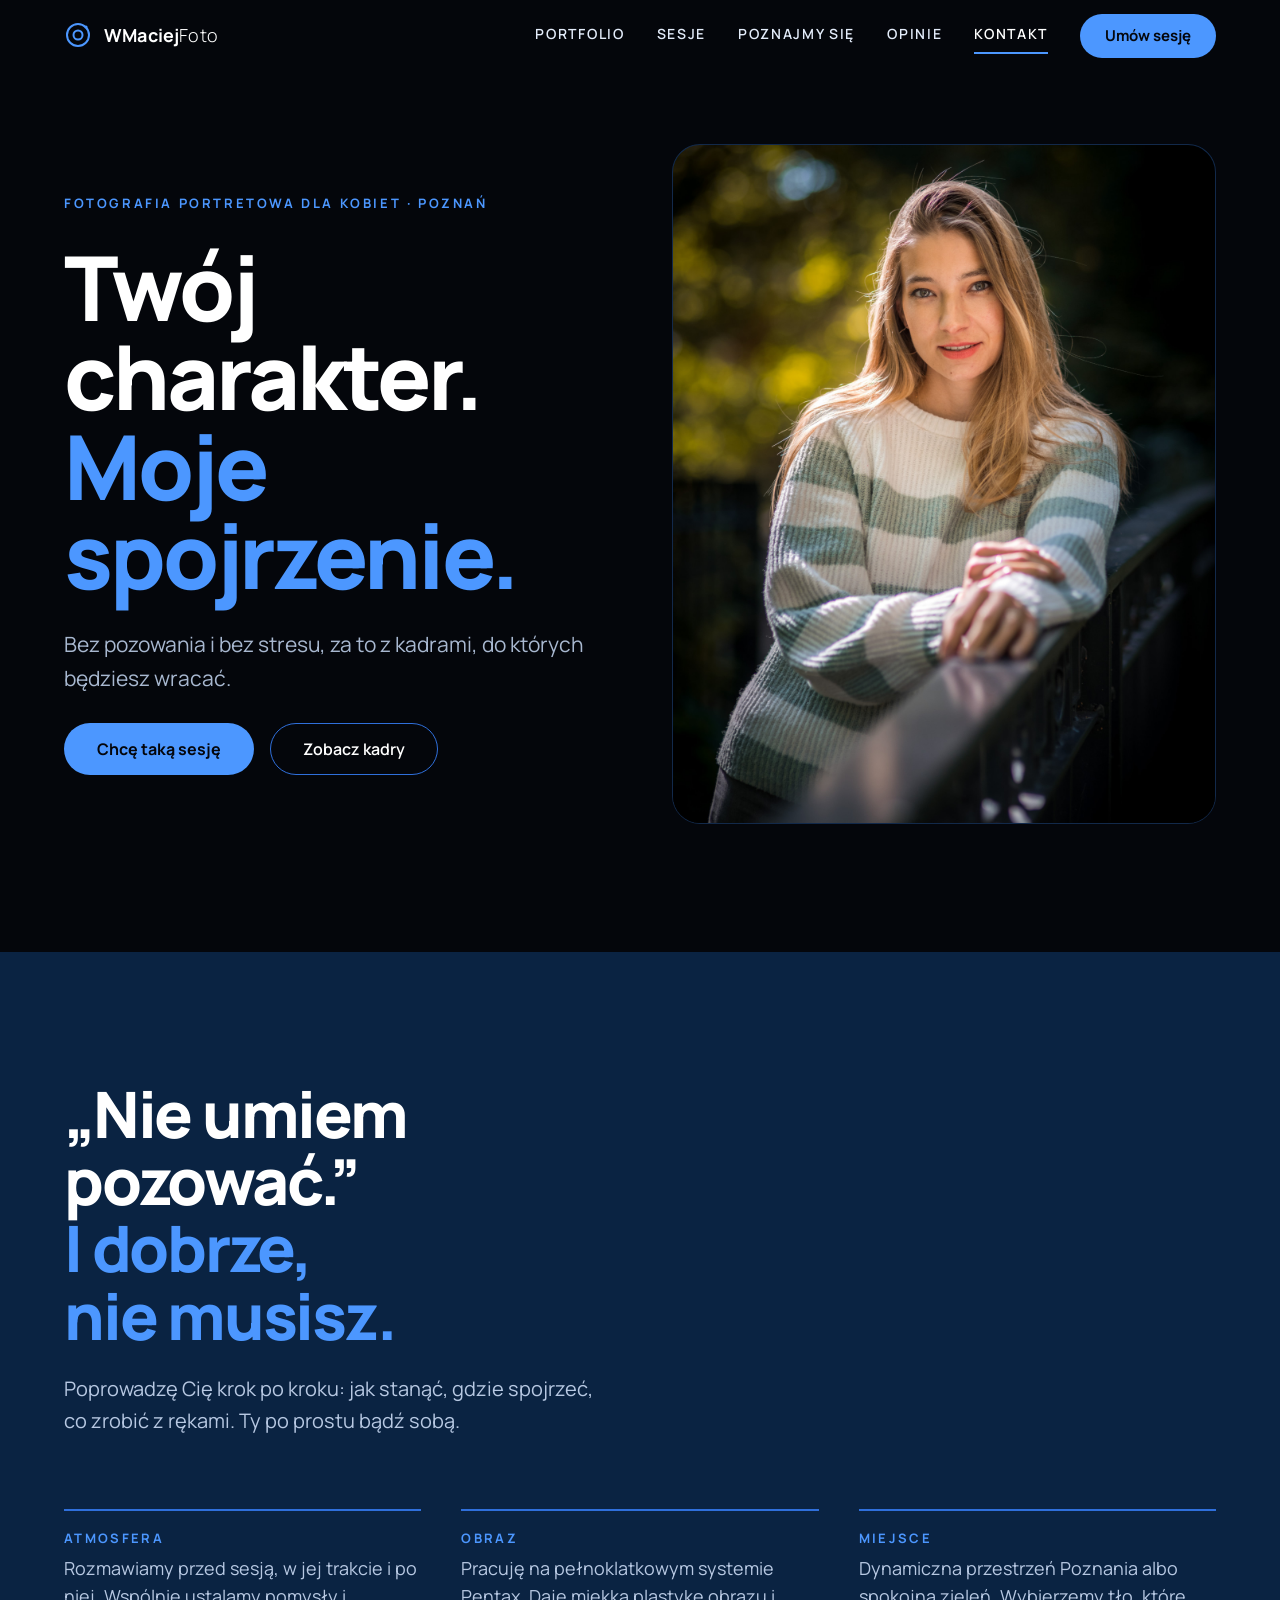
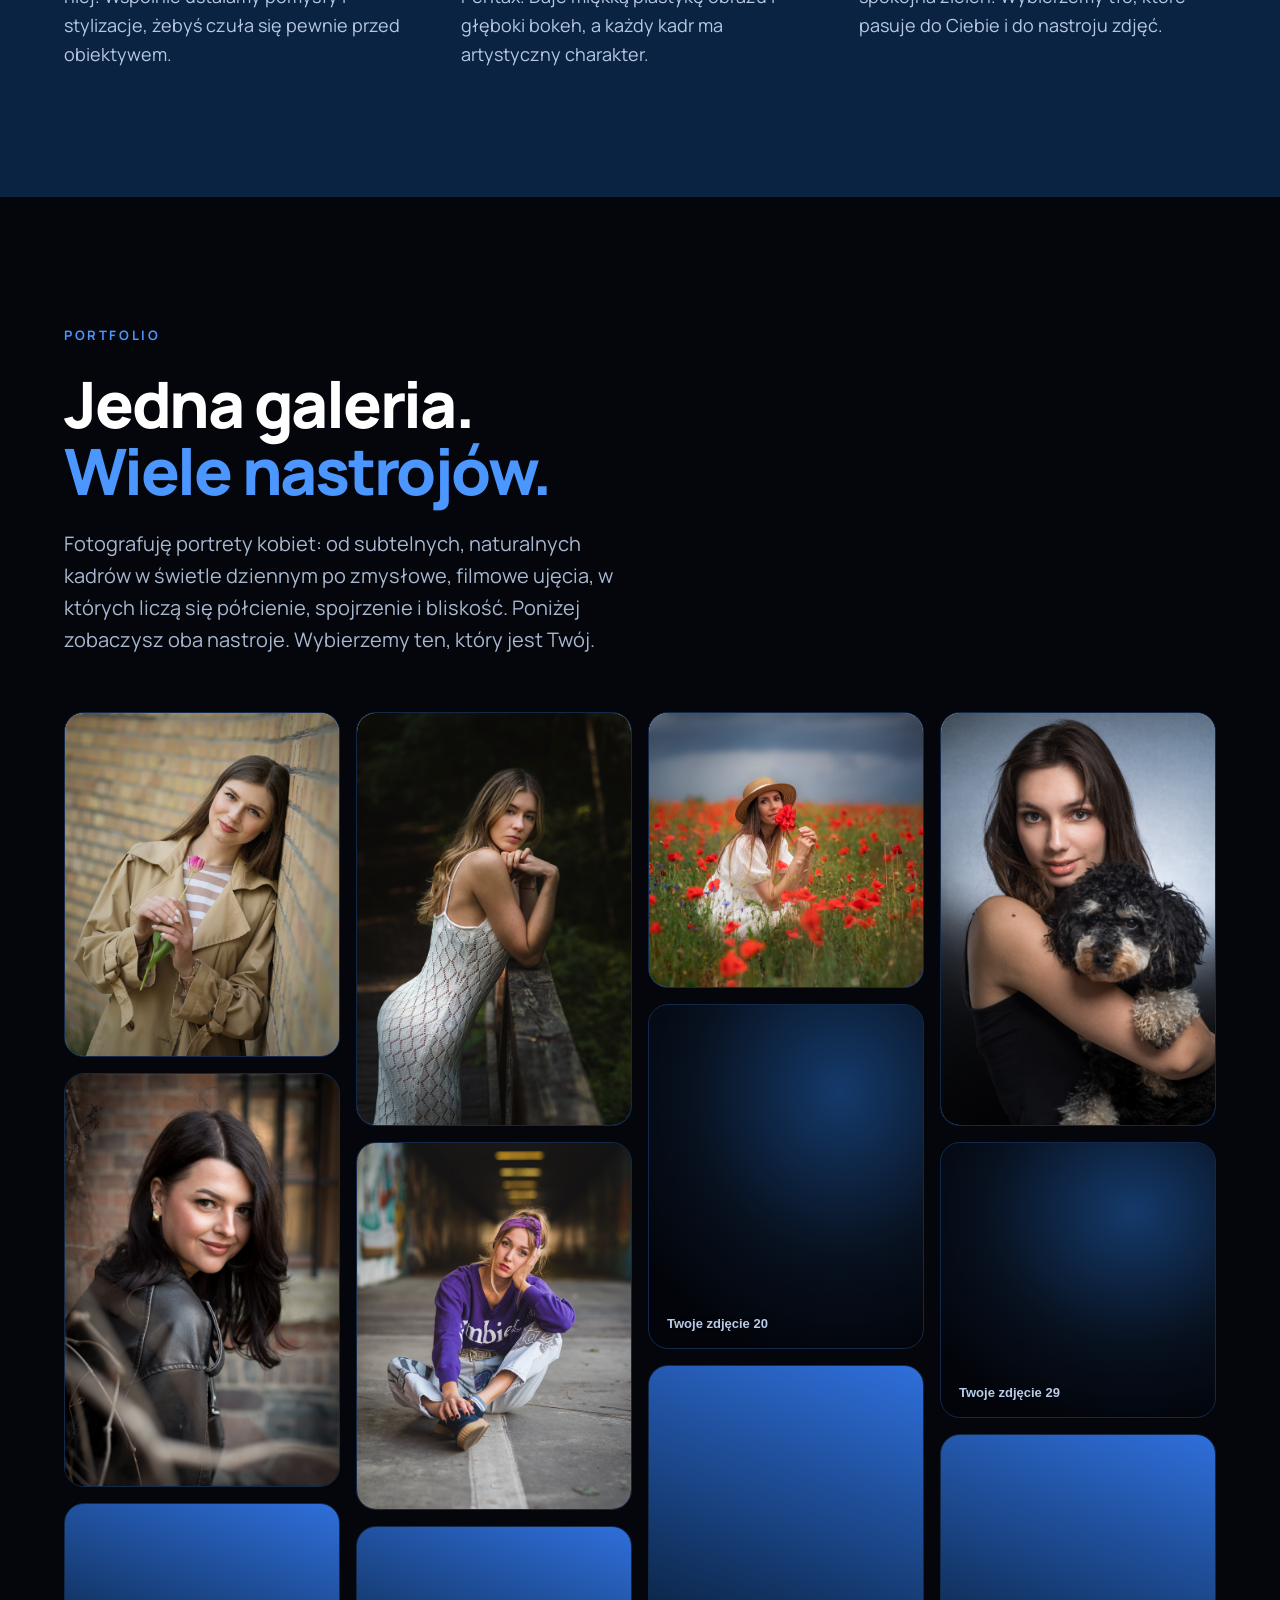
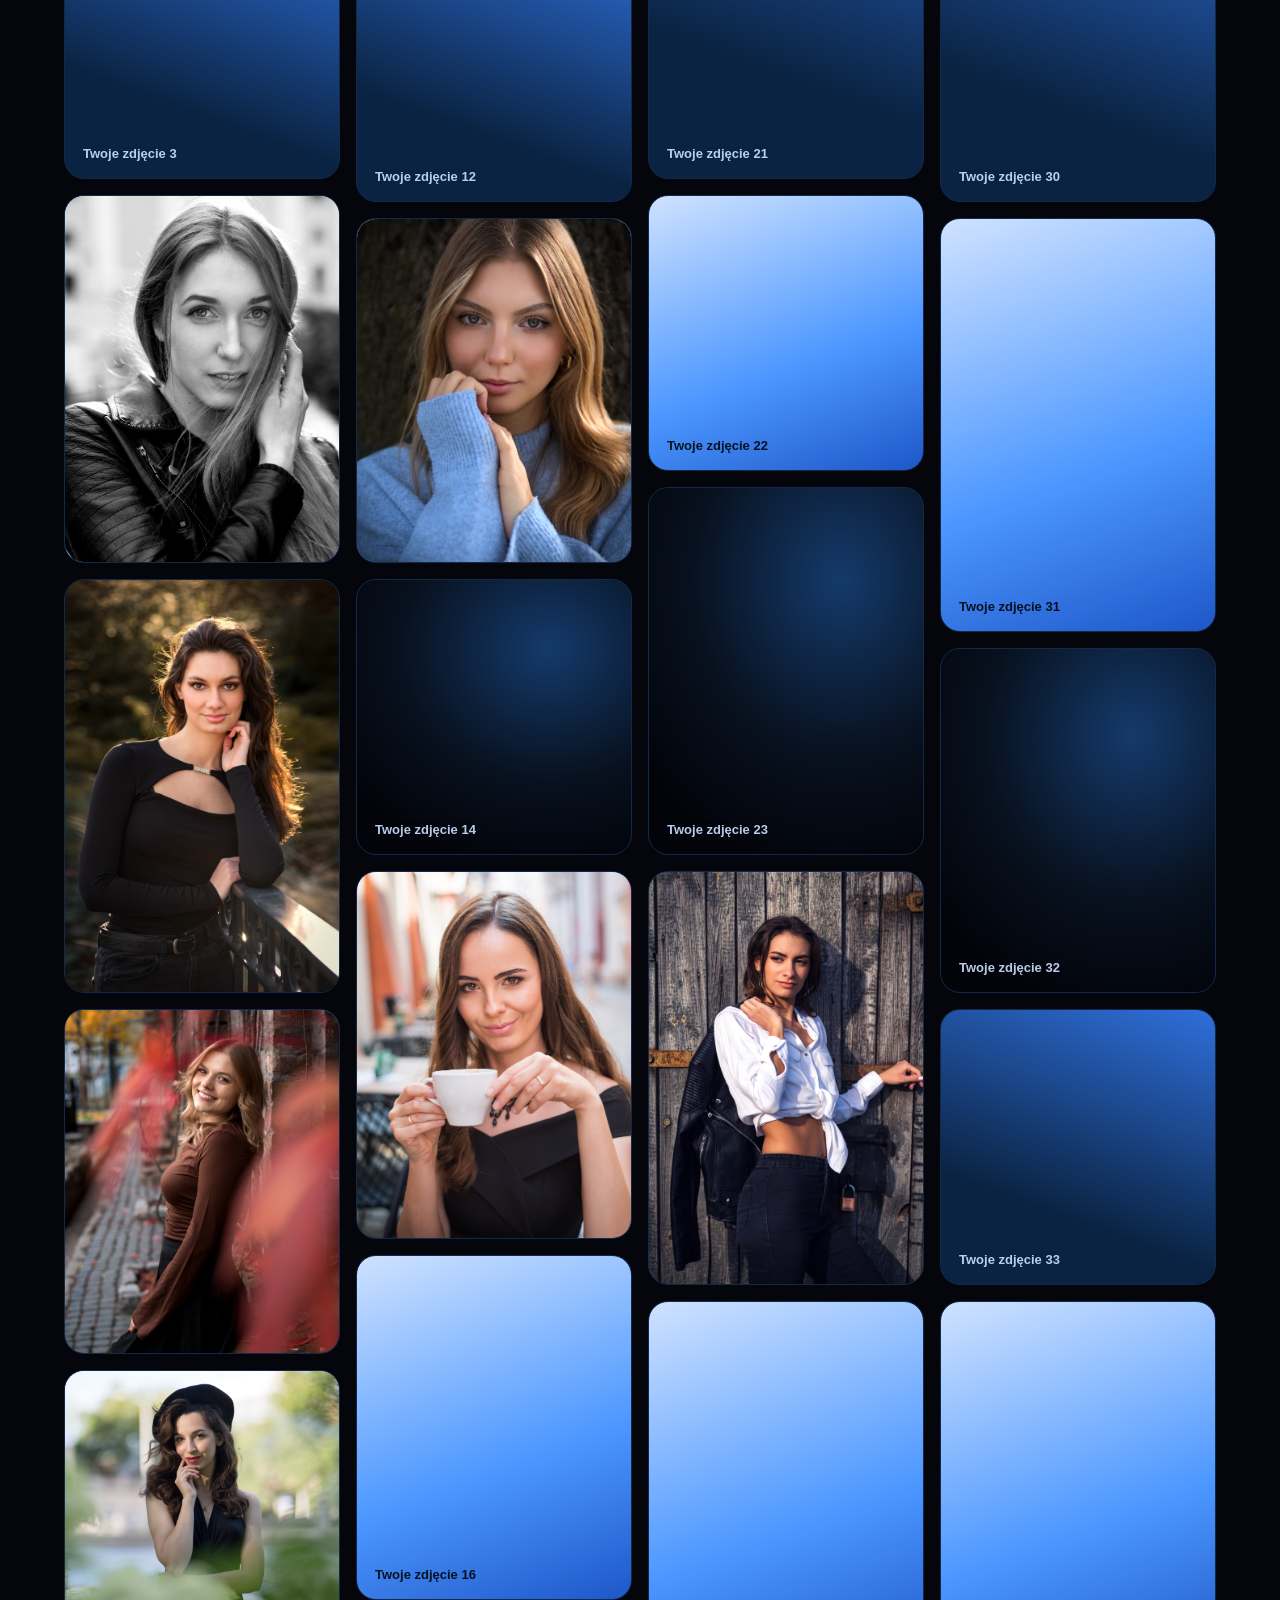
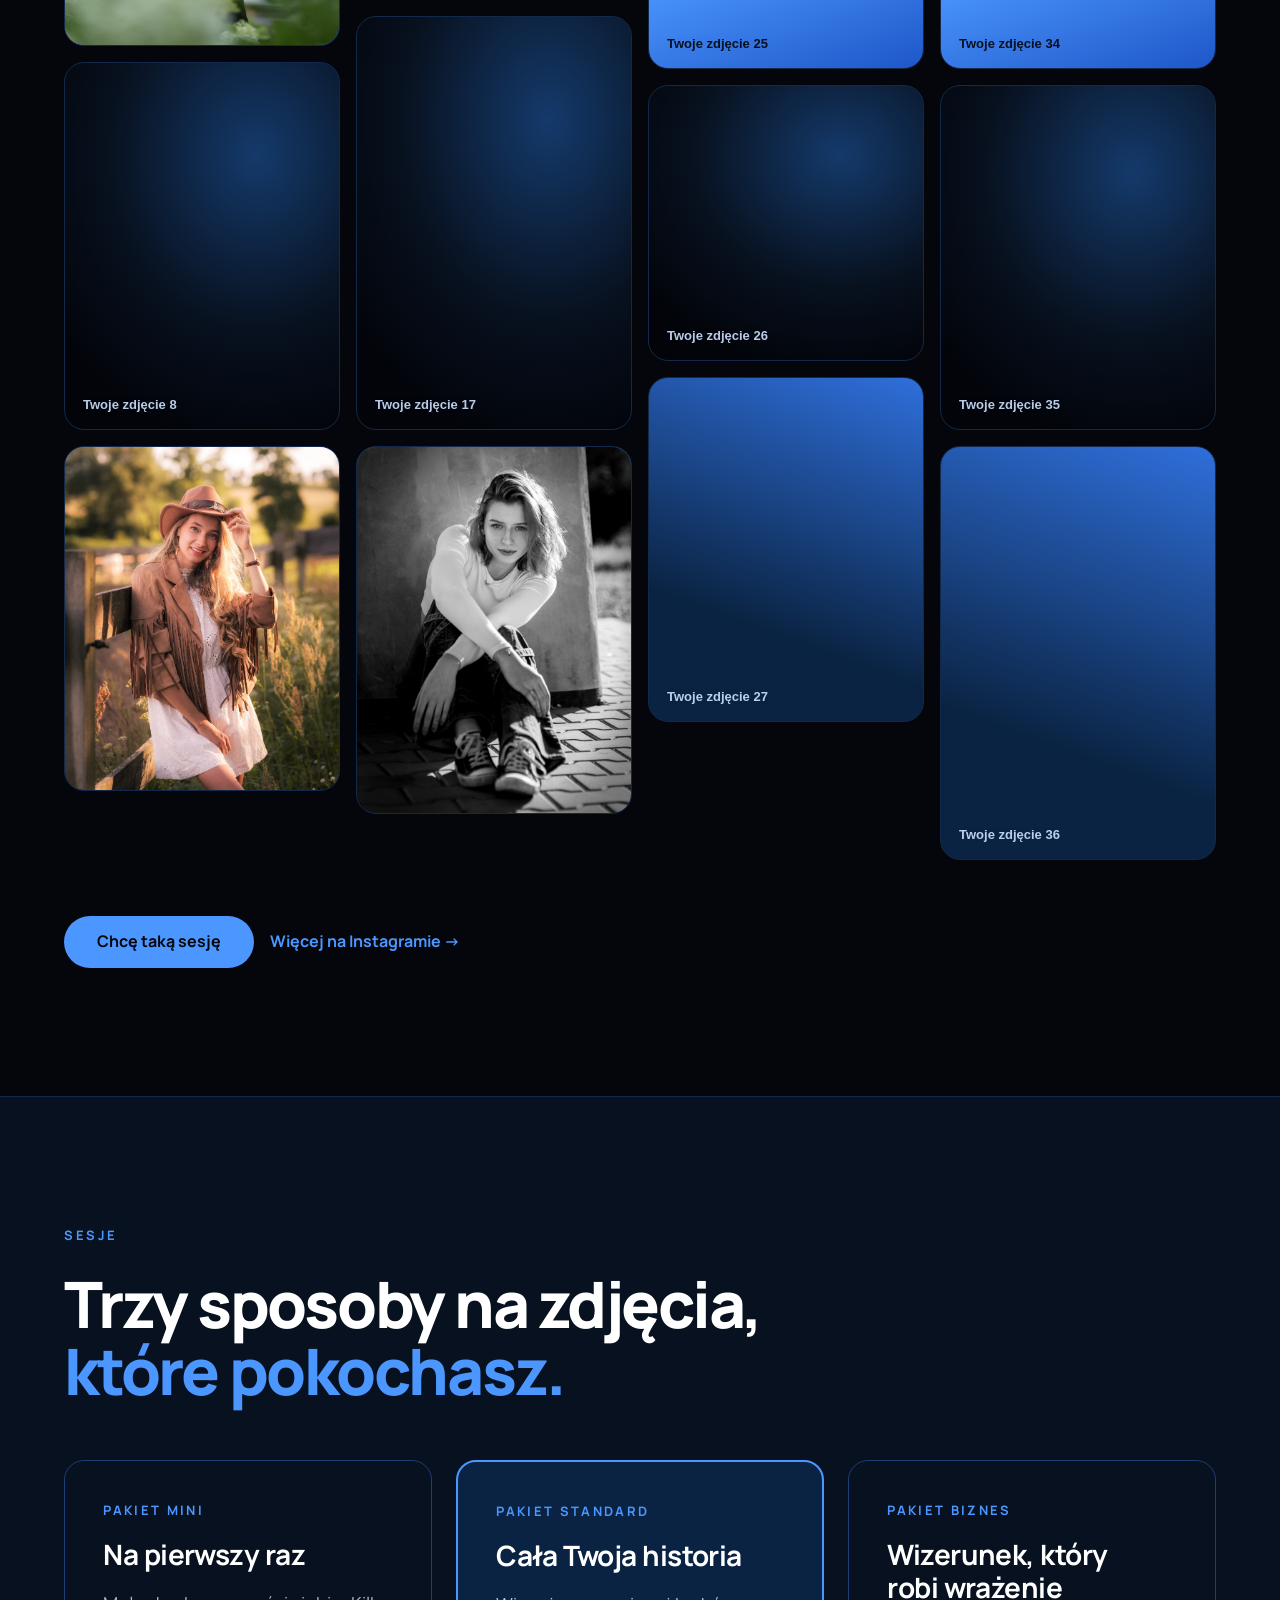
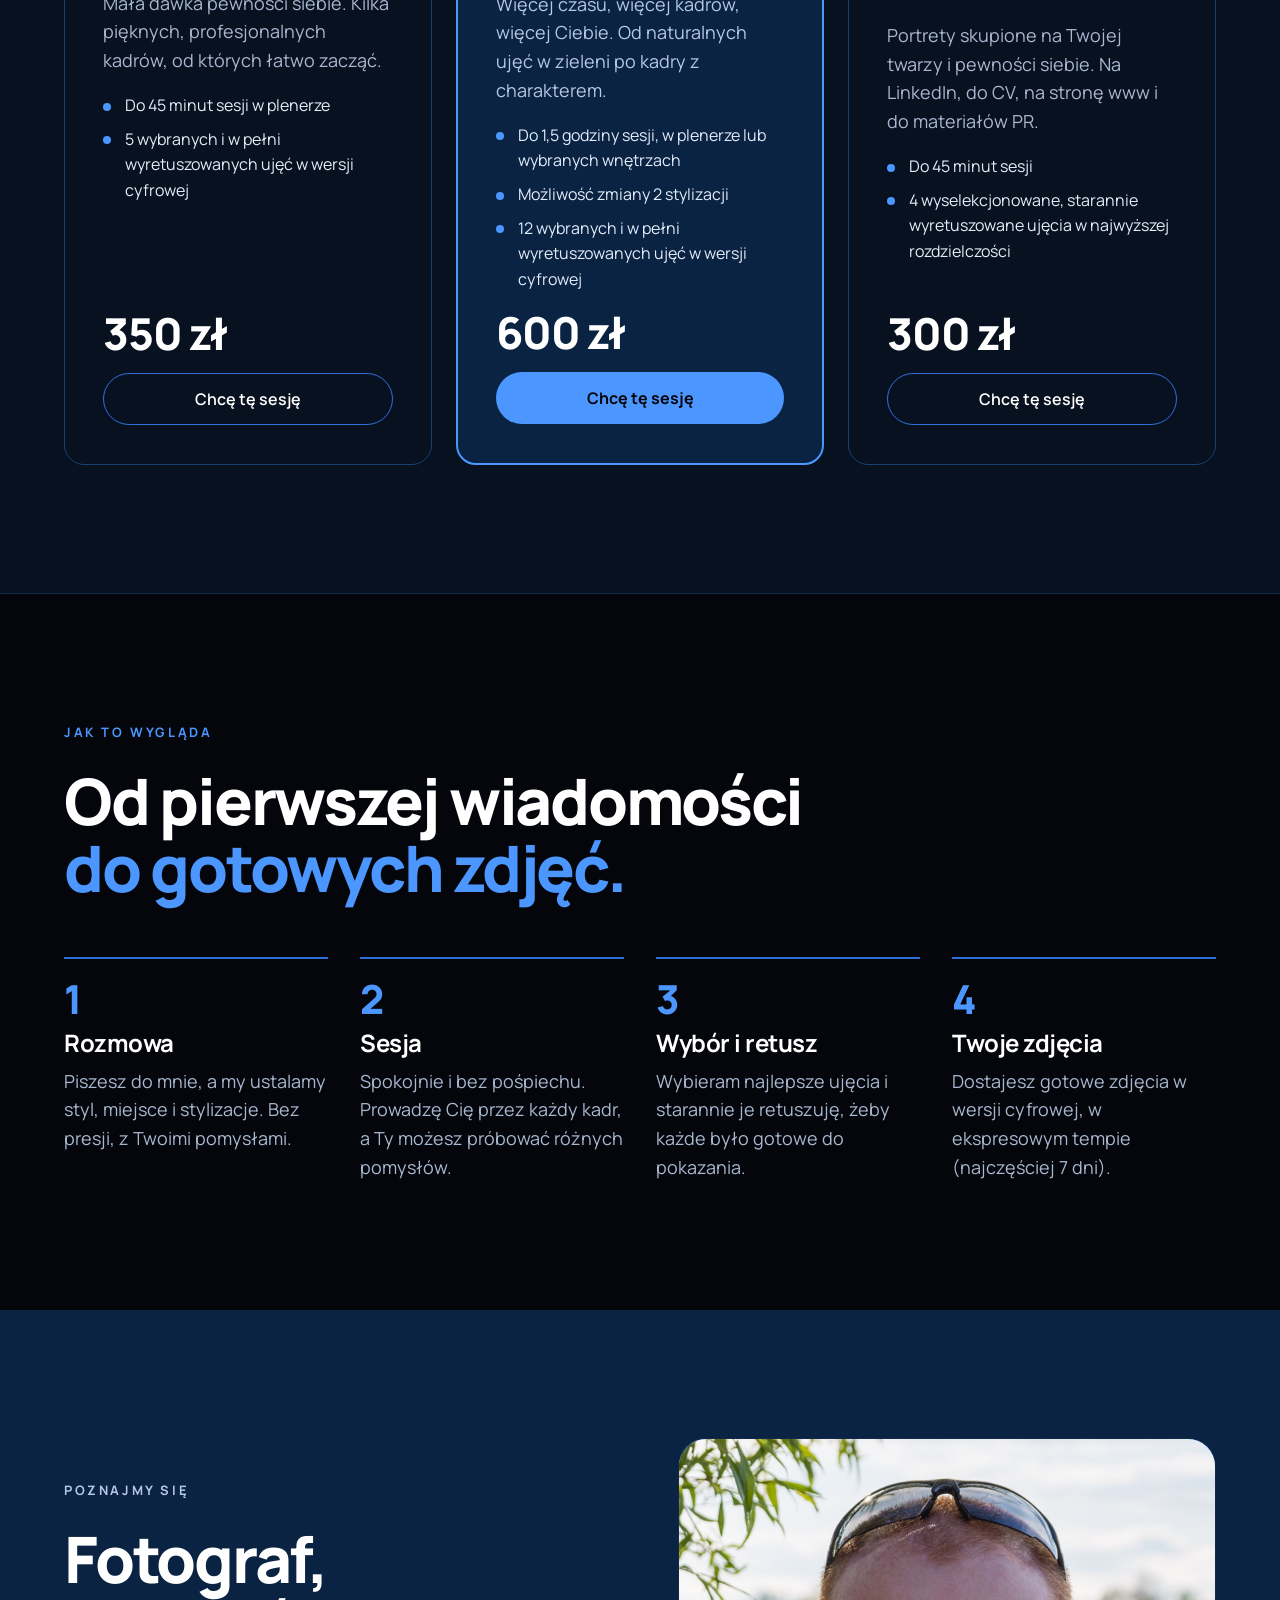
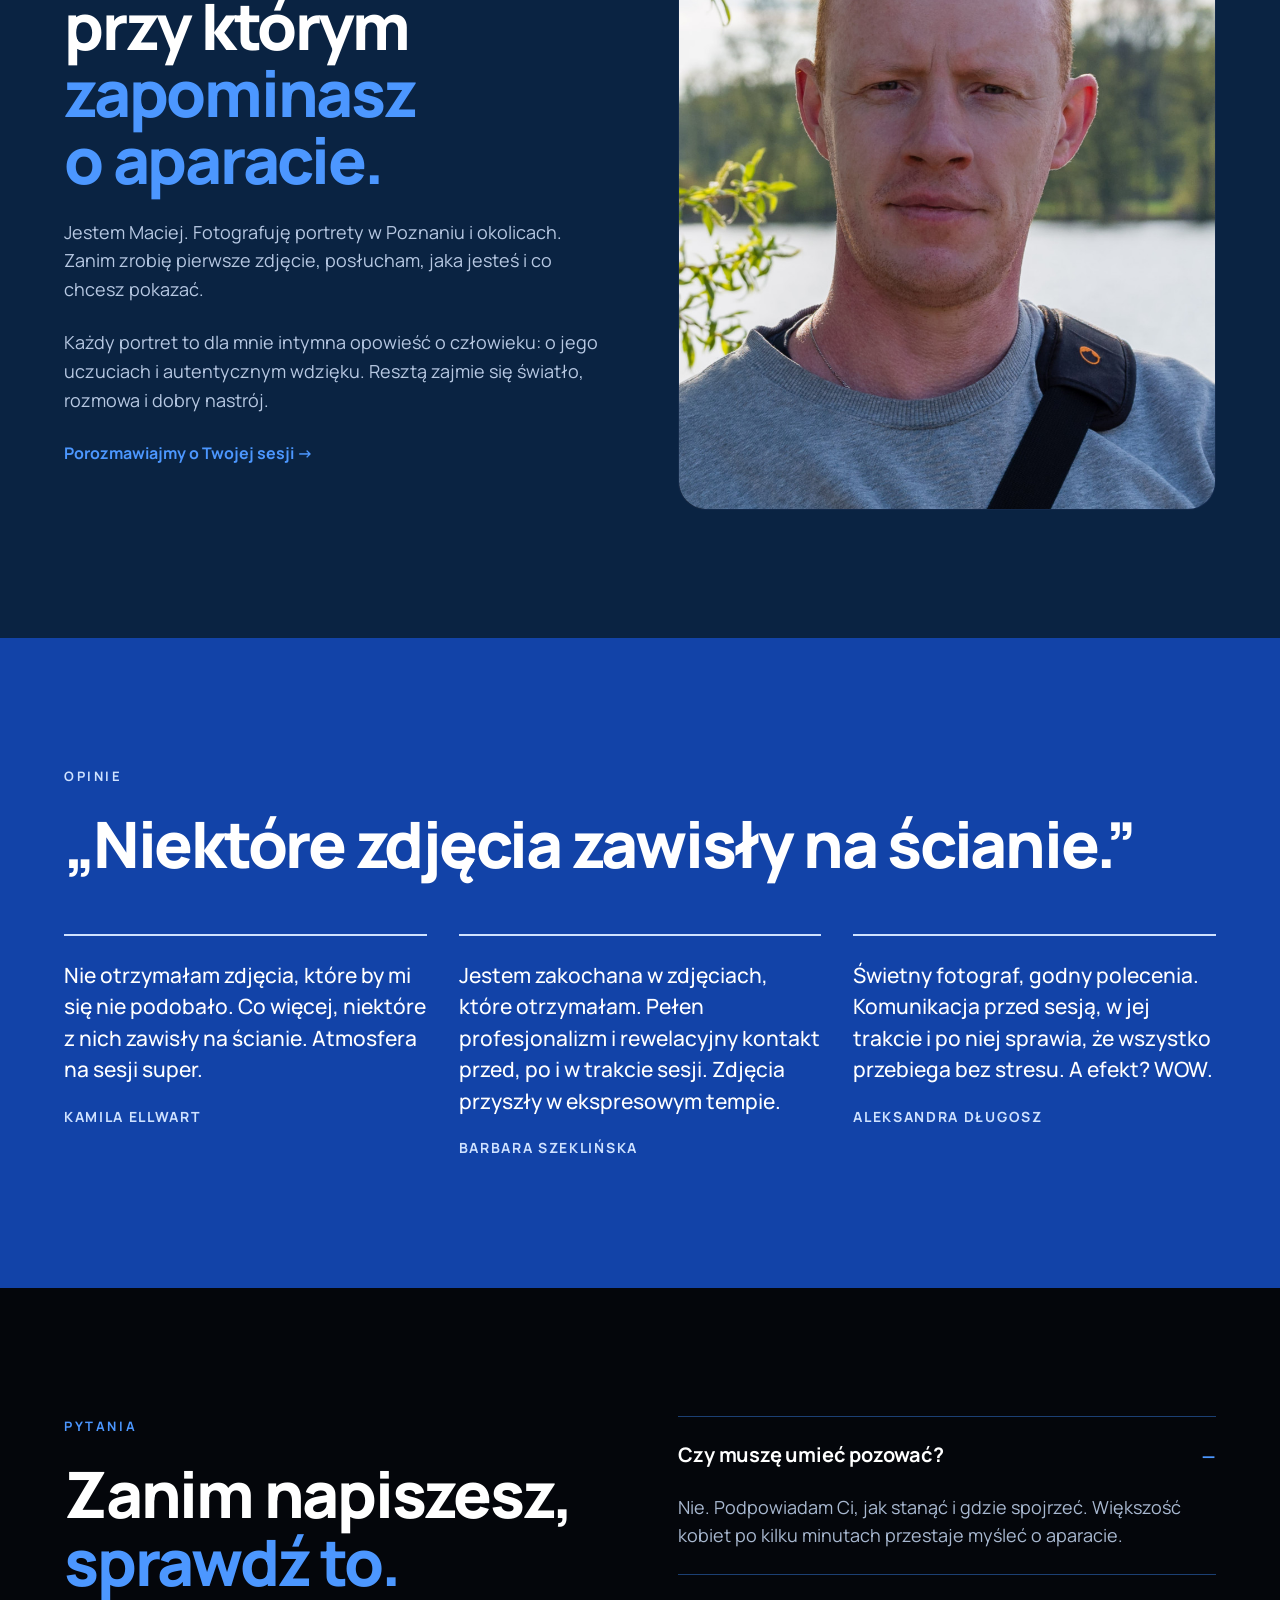
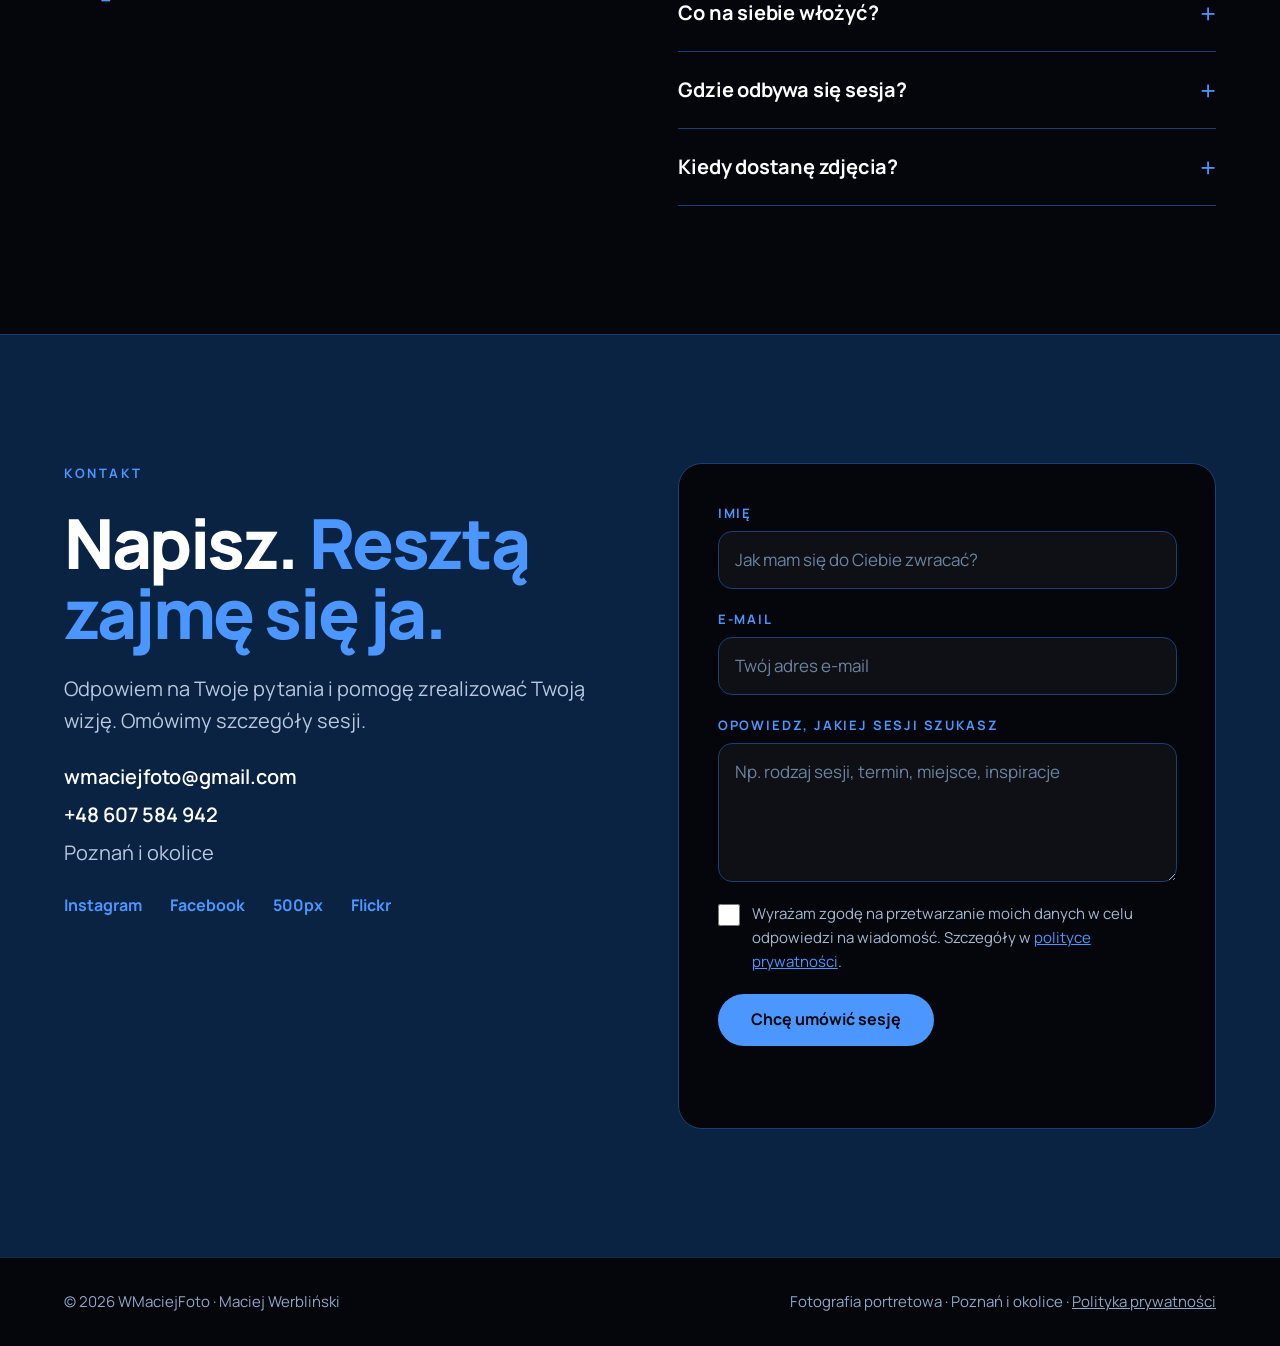
==== index.html @ 71872182 "Update index.html" ====
<!DOCTYPE html>
<html lang="pl">
<head>
  <meta charset="utf-8">
  <meta name="viewport" content="width=device-width, initial-scale=1">

  <!-- EDYTUJ: tytuł karty w przeglądarce i opis, który widać w Google -->
  <title>WMaciejFoto | Fotografia portretowa dla kobiet, Poznań</title>
  <meta name="description" content="Portrety dla kobiet w Poznaniu i okolicach. Sesje bez pozowania i bez stresu: naturalne i filmowe kadry, do których będziesz wracać. Umów sesję z Maciejem Werblińskim.">
  <meta name="theme-color" content="#04060B">
  <link rel="icon" href="favicon.svg" type="image/svg+xml">

  <!-- EDYTUJ PO PUBLIKACJI: zamień TWOJA-DOMENA.pl na prawdziwy adres strony (tu i w danych strukturalnych niżej) -->
  <link rel="canonical" href="https://TWOJA-DOMENA.pl/">
  <meta property="og:type" content="website">
  <meta property="og:locale" content="pl_PL">
  <meta property="og:site_name" content="WMaciejFoto">
  <meta property="og:title" content="WMaciejFoto | Fotografia portretowa dla kobiet, Poznań">
  <meta property="og:description" content="Twój charakter. Moje spojrzenie. Bez pozowania i bez stresu, za to z kadrami, do których będziesz wracać.">
  <meta property="og:url" content="https://TWOJA-DOMENA.pl/">
  <meta property="og:image" content="https://TWOJA-DOMENA.pl/images/hero.jpg">
  <meta name="twitter:card" content="summary_large_image">

  <link rel="preconnect" href="https://fonts.googleapis.com">
  <link rel="preconnect" href="https://fonts.gstatic.com" crossorigin>
  <link rel="stylesheet" href="https://fonts.googleapis.com/css2?family=Manrope:wght@300;400;500;600;700;800&display=swap">
  <link rel="stylesheet" href="css/style.css">
  <script>document.documentElement.classList.add('js');</script>

  <!-- Dane dla Google (lokalny fotograf). EDYTUJ PO PUBLIKACJI: adres strony i zdjęcia -->
  <script type="application/ld+json">
  {
    "@context": "https://schema.org",
    "@type": "Photographer",
    "name": "WMaciejFoto – Maciej Werbliński",
    "url": "https://TWOJA-DOMENA.pl/",
    "image": "https://TWOJA-DOMENA.pl/images/hero.jpg",
    "email": "wmaciejfoto@gmail.com",
    "telephone": "+48607584942",
    "address": { "@type": "PostalAddress", "addressLocality": "Poznań", "addressCountry": "PL" },
    "areaServed": "Poznań i okolice",
    "priceRange": "300–600 zł",
    "sameAs": [
      "https://www.instagram.com/maciej.werblinski_foto/",
      "https://www.facebook.com/MaciejWerblinskiFotografia",
      "https://500px.com/p/radon07?view=photos",
      "https://www.flickr.com/photos/132861185@N04/"
    ]
  }
  </script>
</head>
<body>
  <a class="skip-link" href="#tresc">Przejdź do treści</a>

  <!-- ================= PASEK U GÓRY: logo + menu ================= -->
  <header class="site-header">
    <div class="container header-inner">
      <a class="brand" href="#start" aria-label="WMaciejFoto – początek strony">
        <!-- Logo (SVG): pierścień jak obiektyw. Kolor zmienisz w css/style.css (--accent) -->
        <svg class="brand-mark" viewBox="0 0 28 28" width="28" height="28" fill="none" stroke="currentColor" stroke-width="2" aria-hidden="true">
          <circle cx="14" cy="14" r="11"/>
          <circle cx="14" cy="14" r="4.5"/>
          <circle cx="22" cy="6" r="1.6" fill="currentColor" stroke="none"/>
        </svg>
        <span class="brand-name"><b>WMaciej</b><i>Foto</i></span>
      </a>

      <button class="nav-toggle" type="button" aria-expanded="false" aria-controls="nav" aria-label="Otwórz menu">
        <span></span><span></span><span></span>
      </button>

      <nav class="nav" id="nav" aria-label="Główne menu">
        <!-- EDYTUJ: nazwy linków w menu -->
        <a href="#portfolio">Portfolio</a>
        <a href="#sesje">Sesje</a>
        <a href="#o-mnie">Poznajmy się</a>
        <a href="#opinie">Opinie</a>
        <a href="#kontakt">Kontakt</a>
        <a class="btn btn-primary" href="#kontakt">Umów sesję</a>
      </nav>
    </div>
  </header>

  <main id="tresc">

    <!-- ================= HERO ================= -->
    <section class="hero bg-black" id="start">
      <div class="container hero-grid">
        <div class="stack reveal" style="gap:28px">
          <!-- EDYTUJ: teksty na górze strony -->
          <p class="eyebrow">Fotografia portretowa dla kobiet · Poznań</p>
          <h1>Twój charakter. <span class="accent">Moje spojrzenie.</span></h1>
          <p class="lead">Bez pozowania i bez stresu, za to z kadrami, do których będziesz wracać.</p>
          <div class="btn-row">
            <a class="btn btn-primary" href="#kontakt">Chcę taką sesję</a>
            <a class="btn btn-ghost" href="#portfolio">Zobacz kadry</a>
          </div>
        </div>

        <figure class="hero-photo reveal">
          <!-- EDYTUJ: zdjęcie główne = plik images/hero.jpg (pionowe, ok. 1600×2000 px). Opis w alt zmień na opis swojego zdjęcia. -->
          <span class="ph" data-label="Tu trafi Twoje najlepsze zdjęcie portretowe (images/hero.jpg)" style="--ar:4/5">
            <img src="images/hero.jpg" alt="Portret kobiety w miękkim świetle, fotografia WMaciejFoto" width="1200" height="1500" fetchpriority="high" decoding="async" onerror="this.hidden=true">
          </span>
        </figure>
      </div>
    </section>

    <!-- ================= OBAWY ================= -->
    <section class="section bg-deep" id="podejscie">
      <div class="container stack" style="gap:clamp(40px,6vw,72px)">
        <div class="stack reveal" style="max-width:34rem">
          <!-- EDYTUJ: nagłówek i tekst -->
          <h2>„Nie umiem pozować.” <span class="accent">I dobrze, nie musisz.</span></h2>
          <p class="lead" style="color:#B7C8E2">Poprowadzę Cię krok po kroku: jak stanąć, gdzie spojrzeć, co zrobić z rękami. Ty po prostu bądź sobą.</p>
        </div>
        <div class="cols-3 reveal">
          <div class="col">
            <h3>Atmosfera</h3>
            <p>Rozmawiamy przed sesją, w jej trakcie i po niej. Wspólnie ustalamy pomysły i stylizacje, żebyś czuła się pewnie przed obiektywem.</p>
          </div>
          <div class="col">
            <h3>Obraz</h3>
            <p>Pracuję na pełnoklatkowym systemie Pentax. Daje miękką plastykę obrazu i głęboki bokeh, a każdy kadr ma artystyczny charakter.</p>
          </div>
          <div class="col">
            <h3>Miejsce</h3>
            <p>Dynamiczna przestrzeń Poznania albo spokojna zieleń. Wybierzemy tło, które pasuje do Ciebie i do nastroju zdjęć.</p>
          </div>
        </div>
      </div>
    </section>

    <!-- ================= PORTFOLIO (jedna galeria) ================= -->
    <section class="section bg-black" id="portfolio">
      <div class="container stack" style="gap:clamp(36px,5vw,56px)">
        <div class="stack reveal" style="max-width:36rem">
          <p class="eyebrow">Portfolio</p>
          <!-- EDYTUJ: nagłówek i opis portfolio -->
          <h2>Jedna galeria. <span class="accent">Wiele nastrojów.</span></h2>
          <p class="lead">Fotografuję portrety kobiet: od subtelnych, naturalnych kadrów w świetle dziennym po zmysłowe, filmowe ujęcia, w których liczą się półcienie, spojrzenie i bliskość. Poniżej zobaczysz oba nastroje. Wybierzemy ten, który jest Twój.</p>
        </div>

        <!--
          EDYTUJ: GALERIA. Każde zdjęcie to jeden blok <li>…</li>.
          - Podmień pliki w folderze images/ (galeria-01.jpg … galeria-12.jpg), kod zostaje bez zmian.
          - Masz mniej zdjęć? Usuń niepotrzebne bloki <li>…</li> w całości.
          - Zmień opis w alt="…" na krótki opis zdjęcia (ważne dla Google i osób niewidzących).
          - --ar to proporcje zastępnika (np. 4/5 = pionowe, 1/1 = kwadrat).
        -->
        <ul class="gallery" aria-label="Galeria zdjęć">
          <li><button type="button" class="g-item" aria-label="Powiększ zdjęcie 1"><span class="ph" data-label="Twoje zdjęcie 1" style="--ar:4/5"><img src="images/galeria-01.jpg" alt="Subtelny portret naturalny kobiety z tulipanem" width="1200" height="1500" loading="lazy" decoding="async" onerror="this.hidden=true"></span></button></li>
          <li><button type="button" class="g-item" aria-label="Powiększ zdjęcie 2"><span class="ph" data-label="Twoje zdjęcie 2" style="--ar:2/3"><img src="images/galeria-02.jpg" alt="Kobieca sesja portretowa w plenerze, portret brunetki w miękkim świetle" width="1000" height="1500" loading="lazy" decoding="async" onerror="this.hidden=true"></span></button></li>
          <li><button type="button" class="g-item" aria-label="Powiększ zdjęcie 3"><span class="ph" data-label="Twoje zdjęcie 3" style="--ar:1/1"><img src="images/galeria-03.jpg" alt="Naturalny portret kobiety w zieleni – plenerowa sesja kobieca Poznań" width="1200" height="1200" loading="lazy" decoding="async" onerror="this.hidden=true"></span></button></li>
          <li><button type="button" class="g-item" aria-label="Powiększ zdjęcie 4"><span class="ph" data-label="Twoje zdjęcie 4" style="--ar:3/4"><img src="images/galeria-04.jpg" alt="Czarno-biały portret kobiety w skórzanej kurtce" width="1200" height="1600" loading="lazy" decoding="async" onerror="this.hidden=true"></span></button></li>
          <li><button type="button" class="g-item" aria-label="Powiększ zdjęcie 5"><span class="ph" data-label="Twoje zdjęcie 5" style="--ar:2/3"><img src="images/galeria-05.jpg" alt="Portret kobiety w czarnej bluzce z ciepłym światłem kontrowym" width="1000" height="1500" loading="lazy" decoding="async" onerror="this.hidden=true"></span></button></li>
          <li><button type="button" class="g-item" aria-label="Powiększ zdjęcie 6"><span class="ph" data-label="Twoje zdjęcie 6" style="--ar:4/5"><img src="images/galeria-06.jpg" alt="Portret w miejskiej przestrzeni Poznania" width="1200" height="1500" loading="lazy" decoding="async" onerror="this.hidden=true"></span></button></li>
          <li><button type="button" class="g-item" aria-label="Powiększ zdjęcie 7"><span class="ph" data-label="Twoje zdjęcie 7" style="--ar:1/1"><img src="images/galeria-07.jpg" alt="Elegancka sesja kobieca w stylu retro – portret modelki w czarnym berecie i czerwonej szmince, Poznań plener" width="1200" height="1200" loading="lazy" decoding="async" onerror="this.hidden=true"></span></button></li>
          <li><button type="button" class="g-item" aria-label="Powiększ zdjęcie 8"><span class="ph" data-label="Twoje zdjęcie 8" style="--ar:3/4"><img src="images/galeria-08.jpg" alt="Mocna sesja wizerunkowa w klimacie industrialnym, kadr w surowym wnętrzu z graffiti i motywem bejsbola" width="1200" height="1600" loading="lazy" decoding="async" onerror="this.hidden=true"></span></button></li>
          <li><button type="button" class="g-item" aria-label="Powiększ zdjęcie 9"><span class="ph" data-label="Twoje zdjęcie 9" style="--ar:4/5"><img src="images/galeria-09.jpg" alt="Klimatyczny portret kobiety w stylu country o zachodzie słońca, sielski kadr przy drewnianym płocie" width="1200" height="1500" loading="lazy" decoding="async" onerror="this.hidden=true"></span></button></li>
          <li><button type="button" class="g-item" aria-label="Powiększ zdjęcie 10"><span class="ph" data-label="Twoje zdjęcie 10" style="--ar:2/3"><img src="images/galeria-10.jpg" alt="portret modelki w białej ażurowej sukience na drewnianym pomoście w lesie" width="1000" height="1500" loading="lazy" decoding="async" onerror="this.hidden=true"></span></button></li>
          <li><button type="button" class="g-item" aria-label="Powiększ zdjęcie 11"><span class="ph" data-label="Twoje zdjęcie 11" style="--ar:3/4"><img src="images/galeria-11.jpg" alt="Miejska sesja lifestylowa w Poznaniu – portret dziewczyny w fioletowej bluzie w stylu streetwear siedzącej w tunelu" width="1200" height="1600" loading="lazy" decoding="async" onerror="this.hidden=true"></span></button></li>
          <li><button type="button" class="g-item" aria-label="Powiększ zdjęcie 12"><span class="ph" data-label="Twoje zdjęcie 12" style="--ar:1/1"><img src="images/galeria-12.jpg" alt="Czarno-biała sesja dla par w Poznaniu – romantyczny portret zakochanych przy ceglanym murze" width="1200" height="1200" loading="lazy" decoding="async" onerror="this.hidden=true"></span></button></li>
          <li><button type="button" class="g-item" aria-label="Powiększ zdjęcie 13"><span class="ph" data-label="Twoje zdjęcie 13" style="--ar:4/5"><img src="images/galeria-13.jpg" alt="Klasyczny kobiecy headshot w plenerze, autentyczna fotografia portretowa z naturalnym spojrzeniem" width="1200" height="1500" loading="lazy" decoding="async" onerror="this.hidden=true"></span></button></li>
          <li><button type="button" class="g-item" aria-label="Powiększ zdjęcie 14"><span class="ph" data-label="Twoje zdjęcie 14" style="--ar:1/1"><img src="images/galeria-14.jpg" alt="Klimatyczny portret plenerowy kobiety w jasnej bluzce, lifestylowe ujęcie z miękkim letnim światłem" width="1200" height="1200" loading="lazy" decoding="async" onerror="this.hidden=true"></span></button></li>
          <li><button type="button" class="g-item" aria-label="Powiększ zdjęcie 15"><span class="ph" data-label="Twoje zdjęcie 15" style="--ar:3/4"><img src="images/galeria-15.jpg" alt="Kobieca sesja wizerunkowa – portret modelki z filiżanką kawy w ogródku kawiarnianym" width="1200" height="1600" loading="lazy" decoding="async" onerror="this.hidden=true"></span></button></li>
          <li><button type="button" class="g-item" aria-label="Powiększ zdjęcie 16"><span class="ph" data-label="Twoje zdjęcie 16" style="--ar:4/5"><img src="images/galeria-16.jpg" alt="Elegancka sesja kobieca – portret modelki w szarym płaszczu na schodach" width="1200" height="1500" loading="lazy" decoding="async" onerror="this.hidden=true"></span></button></li>
          <li><button type="button" class="g-item" aria-label="Powiększ zdjęcie 17"><span class="ph" data-label="Twoje zdjęcie 17" style="--ar:2/3"><img src="images/galeria-17.jpg" alt="Zmysłowa sesja kobieca w makach o zachodzie słońca – portret modelki w czerwonej sukni, plener" width="1000" height="1500" loading="lazy" decoding="async" onerror="this.hidden=true"></span></button></li>
          <li><button type="button" class="g-item" aria-label="Powiększ zdjęcie 18"><span class="ph" data-label="Twoje zdjęcie 18" style="--ar:3/4"><img src="images/galeria-18.jpg" alt="Naturalna czarno-biała sesja kobieca – lifestylowy portret dziewczyny w jeansach i trampkach" width="1200" height="1600" loading="lazy" decoding="async" onerror="this.hidden=true"></span></button></li>
          <li><button type="button" class="g-item" aria-label="Powiększ zdjęcie 19"><span class="ph" data-label="Twoje zdjęcie 19" style="--ar:1/1"><img src="images/galeria-19.jpg" alt="Artystyczny portret kobiety w polu makowym na tle burzowego nieba" width="1200" height="1200" loading="lazy" decoding="async" onerror="this.hidden=true"></span></button></li>
          <li><button type="button" class="g-item" aria-label="Powiększ zdjęcie 20"><span class="ph" data-label="Twoje zdjęcie 20" style="--ar:4/5"><img src="images/galeria-20.jpg" alt="Profesjonalna kobieca sesja wizerunkowa – portret kobiety w czarnym golfie na drewnianym pomoście" width="1200" height="1500" loading="lazy" decoding="async" onerror="this.hidden=true"></span></button></li>
          <li><button type="button" class="g-item" aria-label="Powiększ zdjęcie 21"><span class="ph" data-label="Twoje zdjęcie 21" style="--ar:2/3"><img src="images/galeria-21.jpg" alt="Studyjna sesja biznesowa dla kobiet w Poznaniu – elegancki portret wizerunkowy w czarnym garniturze" width="1000" height="1500" loading="lazy" decoding="async" onerror="this.hidden=true"></span></button></li>
          <li><button type="button" class="g-item" aria-label="Powiększ zdjęcie 22"><span class="ph" data-label="Twoje zdjęcie 22" style="--ar:1/1"><img src="images/galeria-22.jpg" alt="Ekskluzywna sesja kobieca z samochodem sportowym – portret modelki w czarnej sukience na masce auta" width="1200" height="1200" loading="lazy" decoding="async" onerror="this.hidden=true"></span></button></li>
          <li><button type="button" class="g-item" aria-label="Powiększ zdjęcie 23"><span class="ph" data-label="Twoje zdjęcie 23" style="--ar:3/4"><img src="images/galeria-23.jpg" alt="Wiosenna sesja kobieca w kwitnącym sadzie – bliski portret uśmiechniętej modelki wśród białych kwiatów" width="1200" height="1600" loading="lazy" decoding="async" onerror="this.hidden=true"></span></button></li>
          <li><button type="button" class="g-item" aria-label="Powiększ zdjęcie 24"><span class="ph" data-label="Twoje zdjęcie 24" style="--ar:2/3"><img src="images/galeria-24.jpg" alt="Naturalny portret kobiety w ramonesce i wiązanej koszuli, kadr z mocnym bocznym światłem w rustykalnym plenerze" width="1000" height="1500" loading="lazy" decoding="async" onerror="this.hidden=true"></span></button></li>
          <li><button type="button" class="g-item" aria-label="Powiększ zdjęcie 25"><span class="ph" data-label="Twoje zdjęcie 25" style="--ar:3/4"><img src="images/galeria-25.jpg" alt="Minimalistyczny portret kobiety w stylu buduarowym, czarno-biały kadr studyjny z miękkim modelowaniem światłem" width="1200" height="1600" loading="lazy" decoding="async" onerror="this.hidden=true"></span></button></li>
          <li><button type="button" class="g-item" aria-label="Powiększ zdjęcie 26"><span class="ph" data-label="Twoje zdjęcie 26" style="--ar:1/1"><img src="images/galeria-26.jpg" alt="Sesja kobieca w stylu glamour – portret modelki w złotej cekinowej sukni przy kamiennej kolumnie" width="1200" height="1200" loading="lazy" decoding="async" onerror="this.hidden=true"></span></button></li>
          <li><button type="button" class="g-item" aria-label="Powiększ zdjęcie 27"><span class="ph" data-label="Twoje zdjęcie 27" style="--ar:4/5"><img src="images/galeria-27.jpg" alt="Artystyczny portret plenerowy kobiety w polu słoneczników, letni kadr z miękkim światłem i rozmytym tłem" width="1200" height="1500" loading="lazy" decoding="async" onerror="this.hidden=true"></span></button></li>
          <li><button type="button" class="g-item" aria-label="Powiększ zdjęcie 28"><span class="ph" data-label="Twoje zdjęcie 28" style="--ar:2/3"><img src="images/galeria-28.jpg" alt="Bliski portret dziewczyny z psem maltipoo, klasyczne ujęcie studyjne na szarym tle z miękkim oświetleniem" width="1000" height="1500" loading="lazy" decoding="async" onerror="this.hidden=true"></span></button></li>
          <li><button type="button" class="g-item" aria-label="Powiększ zdjęcie 29"><span class="ph" data-label="Twoje zdjęcie 29" style="--ar:1/1"><img src="images/galeria-29.jpg" alt="Zimowa sesja świąteczna w Poznaniu – nocny portret dziewczyny w jasnym futerku wśród złotych iluminacji miejskich" width="1200" height="1200" loading="lazy" decoding="async" onerror="this.hidden=true"></span></button></li>
          <li><button type="button" class="g-item" aria-label="Powiększ zdjęcie 30"><span class="ph" data-label="Twoje zdjęcie 30" style="--ar:3/4"><img src="images/galeria-30.jpg" alt="Kobiecy portret plenerowy w zimowej scenerii, jasny kadr z naturalnym ramowaniem przez gałęzie w śniegu" width="1200" height="1600" loading="lazy" decoding="async" onerror="this.hidden=true"></span></button></li>
          <li><button type="button" class="g-item" aria-label="Powiększ zdjęcie 31"><span class="ph" data-label="Twoje zdjęcie 31" style="--ar:2/3"><img src="images/galeria-31.jpg" alt="Kobiecy portret w surowym klimacie miejskim, autentyczna fotografia pełna energii" width="1000" height="1500" loading="lazy" decoding="async" onerror="this.hidden=true"></span></button></li>
          <li><button type="button" class="g-item" aria-label="Powiększ zdjęcie 32"><span class="ph" data-label="Twoje zdjęcie 32" style="--ar:4/5"><img src="images/galeria-32.jpg" alt="Malarski portret kobiety w otoczeniu różowych kwiatów, artystyczny kadr plenerowy z miękkim światłem kontrowym" width="1200" height="1500" loading="lazy" decoding="async" onerror="this.hidden=true"></span></button></li>
          <li><button type="button" class="g-item" aria-label="Powiększ zdjęcie 33"><span class="ph" data-label="Twoje zdjęcie 33" style="--ar:1/1"><img src="images/galeria-33.jpg" alt="Zimowa sesja plenerowa – portret dziewczyny w białym swetrze i czapce w sypiącym śniegu" width="1200" height="1200" loading="lazy" decoding="async" onerror="this.hidden=true"></span></button></li>
          <li><button type="button" class="g-item" aria-label="Powiększ zdjęcie 34"><span class="ph" data-label="Twoje zdjęcie 34" style="--ar:3/4"><img src="images/galeria-34.jpg" alt="Malarski portret kobiecy o charakterze fine art, delikatne ujęcie plenerowe w miękkim świetle, WMaciejFoto" width="1200" height="1600" loading="lazy" decoding="async" onerror="this.hidden=true"></span></button></li>
          <li><button type="button" class="g-item" aria-label="Powiększ zdjęcie 35"><span class="ph" data-label="Twoje zdjęcie 35" style="--ar:4/5"><img src="images/galeria-35.jpg" alt="Klimatyczny portret rudowłosej dziewczyny w otoczeniu zieleni, kadr z bliska z naturalnym ramowaniem przez liście" width="1200" height="1500" loading="lazy" decoding="async" onerror="this.hidden=true"></span></button></li>
          <li><button type="button" class="g-item" aria-label="Powiększ zdjęcie 36"><span class="ph" data-label="Twoje zdjęcie 36" style="--ar:2/3"><img src="images/galeria-36.jpg" alt="Letnia sesja dla par w klimacie retro, czarno-biała fotografia zakochanych pełna naturalnych emocji" width="1000" height="1500" loading="lazy" decoding="async" onerror="this.hidden=true"></span></button></li>
        </ul>

        <div class="btn-row reveal">
          <a class="btn btn-primary" href="#kontakt">Chcę taką sesję</a>
          <a class="link-arrow" href="https://www.instagram.com/maciej.werblinski_foto/" target="_blank" rel="noopener">Więcej na Instagramie →</a>
        </div>
      </div>
    </section>

    <!-- ================= SESJE (pakiety i ceny) ================= -->
    <section class="section bg-navy" id="sesje">
      <div class="container stack" style="gap:clamp(36px,5vw,56px)">
        <div class="stack reveal">
          <p class="eyebrow">Sesje</p>
          <h2>Trzy sposoby na zdjęcia, <span class="accent">które pokochasz.</span></h2>
        </div>

        <!--
          EDYTUJ: CENY I OPISY PAKIETÓW. Wszystkie trzy pakiety są poniżej, w jednym miejscu.
          Cenę zmienisz w linii <p class="price">…</p>, a punkty listy w <li>…</li>.
        -->
        <div class="cards reveal">

          <article class="card">
            <p class="pack">Pakiet Mini</p>
            <h3>Na pierwszy raz</h3>
            <p class="desc">Mała dawka pewności siebie. Kilka pięknych, profesjonalnych kadrów, od których łatwo zacząć.</p>
            <ul>
              <li>Do 45 minut sesji w plenerze</li>
              <li>5 wybranych i w pełni wyretuszowanych ujęć w wersji cyfrowej</li>
            </ul>
            <p class="price">350 zł</p>
            <a class="btn btn-ghost" href="#kontakt">Chcę tę sesję</a>
          </article>

          <article class="card card-featured">
            <p class="pack">Pakiet Standard</p>
            <h3>Cała Twoja historia</h3>
            <p class="desc">Więcej czasu, więcej kadrów, więcej Ciebie. Od naturalnych ujęć w zieleni po kadry z charakterem.</p>
            <ul>
              <li>Do 1,5 godziny sesji, w plenerze lub wybranych wnętrzach</li>
              <li>Możliwość zmiany 2 stylizacji</li>
              <li>12 wybranych i w pełni wyretuszowanych ujęć w wersji cyfrowej</li>
            </ul>
            <p class="price">600 zł</p>
            <a class="btn btn-primary" href="#kontakt">Chcę tę sesję</a>
          </article>

          <article class="card">
            <p class="pack">Pakiet Biznes</p>
            <h3>Wizerunek, który robi wrażenie</h3>
            <p class="desc">Portrety skupione na Twojej twarzy i pewności siebie. Na LinkedIn, do CV, na stronę www i do materiałów PR.</p>
            <ul>
              <li>Do 45 minut sesji</li>
              <li>4 wyselekcjonowane, starannie wyretuszowane ujęcia w najwyższej rozdzielczości</li>
            </ul>
            <p class="price">300 zł</p>
            <a class="btn btn-ghost" href="#kontakt">Chcę tę sesję</a>
          </article>

        </div>
      </div>
    </section>

    <!-- ================= JAK TO WYGLĄDA ================= -->
    <section class="section bg-black" id="jak">
      <div class="container stack" style="gap:clamp(36px,5vw,56px)">
        <div class="stack reveal">
          <p class="eyebrow">Jak to wygląda</p>
          <h2>Od pierwszej wiadomości <span class="accent">do gotowych zdjęć.</span></h2>
        </div>
        <ol class="steps reveal" style="list-style:none;margin:0;padding:0">
          <li class="step">
            <span class="num" aria-hidden="true">1</span>
            <h3>Rozmowa</h3>
            <p>Piszesz do mnie, a my ustalamy styl, miejsce i stylizacje. Bez presji, z Twoimi pomysłami.</p>
          </li>
          <li class="step">
            <span class="num" aria-hidden="true">2</span>
            <h3>Sesja</h3>
            <p>Spokojnie i bez pośpiechu. Prowadzę Cię przez każdy kadr, a Ty możesz próbować różnych pomysłów.</p>
          </li>
          <li class="step">
            <span class="num" aria-hidden="true">3</span>
            <h3>Wybór i retusz</h3>
            <p>Wybieram najlepsze ujęcia i starannie je retuszuję, żeby każde było gotowe do pokazania.</p>
          </li>
          <li class="step">
            <span class="num" aria-hidden="true">4</span>
            <h3>Twoje zdjęcia</h3>
            <!-- EDYTUJ: wpisz, w ile dni wysyłasz zdjęcia, i usuń nawias [UZUPEŁNIJ …] -->
            <p>Dostajesz gotowe zdjęcia w wersji cyfrowej, w ekspresowym tempie (najczęściej 7 dni).</p>
          </li>
        </ol>
      </div>
    </section>

    <!-- ================= POZNAJMY SIĘ ================= -->
    <section class="section bg-deep" id="o-mnie">
      <div class="container about-grid">
        <div class="stack reveal">
          <p class="eyebrow">Poznajmy się</p>
          <h2>Fotograf, przy którym <span class="accent">zapominasz o aparacie.</span></h2>
          <p>Jestem Maciej. Fotografuję portrety w Poznaniu i okolicach. Zanim zrobię pierwsze zdjęcie, posłucham, jaka jesteś i co chcesz pokazać.</p>
          <p>Każdy portret to dla mnie intymna opowieść o człowieku: o jego uczuciach i autentycznym wdzięku. Resztą zajmie się światło, rozmowa i dobry nastrój.</p>
          <p><a class="link-arrow" href="#kontakt">Porozmawiajmy o Twojej sesji →</a></p>
        </div>
        <figure class="about-photo reveal">
          <!-- EDYTUJ: Twój portret = plik images/portret.jpg (pionowy, ok. 1200×1500 px) -->
          <span class="ph" data-label="Tu pojawi się Twój portret (images/portret.jpg)" style="--ar:4/5">
            <img src="images/portret.jpg" alt="Maciej Werbliński, fotograf portretowy z Poznania" width="1200" height="1500" loading="lazy" decoding="async" onerror="this.hidden=true">
          </span>
        </figure>
      </div>
    </section>

    <!-- ================= OPINIE ================= -->
    <section class="section bg-royal" id="opinie">
      <div class="container stack" style="gap:clamp(36px,5vw,56px)">
        <div class="stack reveal">
          <p class="eyebrow eyebrow-ice">Opinie</p>
          <h2>„Niektóre zdjęcia zawisły na ścianie.”</h2>
        </div>
        <!-- EDYTUJ: opinie klientek (tekst w <blockquote>, podpis w <figcaption>) -->
        <div class="quotes reveal">
          <figure class="quote">
            <blockquote>Nie otrzymałam zdjęcia, które by mi się nie podobało. Co więcej, niektóre z nich zawisły na ścianie. Atmosfera na sesji super.</blockquote>
            <figcaption>Kamila Ellwart</figcaption>
          </figure>
          <figure class="quote">
            <blockquote>Jestem zakochana w zdjęciach, które otrzymałam. Pełen profesjonalizm i rewelacyjny kontakt przed, po i w trakcie sesji. Zdjęcia przyszły w ekspresowym tempie.</blockquote>
            <figcaption>Barbara Szeklińska</figcaption>
          </figure>
          <figure class="quote">
            <blockquote>Świetny fotograf, godny polecenia. Komunikacja przed sesją, w jej trakcie i po niej sprawia, że wszystko przebiega bez stresu. A efekt? WOW.</blockquote>
            <figcaption>Aleksandra Długosz</figcaption>
          </figure>
        </div>
      </div>
    </section>

    <!-- ================= FAQ ================= -->
    <section class="section bg-black" id="faq">
      <div class="container faq-grid">
        <div class="stack reveal">
          <p class="eyebrow">Pytania</p>
          <h2>Zanim napiszesz, <span class="accent">sprawdź to.</span></h2>
        </div>
        <!-- EDYTUJ: pytania i odpowiedzi. Każde pytanie to jeden blok <details>…</details> -->
        <div class="faq-list reveal">
          <details open>
            <summary>Czy muszę umieć pozować?</summary>
            <p>Nie. Podpowiadam Ci, jak stanąć i gdzie spojrzeć. Większość kobiet po kilku minutach przestaje myśleć o aparacie.</p>
          </details>
          <details>
            <summary>Co na siebie włożyć?</summary>
            <p>Coś, w czym czujesz się dobrze. Stylizacje ustalamy razem przed sesją. W pakiecie Standard możesz zmienić ją dwa razy.</p>
          </details>
          <details>
            <summary>Gdzie odbywa się sesja?</summary>
            <p>W Poznaniu i okolicach: w miejskiej przestrzeni, w zieleni albo w wybranych wnętrzach. Miejsce dobieramy do Twojego pomysłu.</p>
          </details>
          <details>
            <summary>Kiedy dostanę zdjęcia?</summary>
            <p>W ciągu 7-14 dni od sesji. Dostajesz je w wersji cyfrowej, w pełni wyretuszowane.</p>
          </details>
        </div>
      </div>
    </section>

    <!-- ================= KONTAKT ================= -->
    <section class="section bg-deep" id="kontakt" style="border-top:1px solid var(--line)">
      <div class="container contact-grid">
        <div class="stack reveal">
          <p class="eyebrow">Kontakt</p>
          <h2>Napisz. <span class="accent">Resztą zajmę się ja.</span></h2>
          <p class="lead" style="color:#B7C8E2">Odpowiem na Twoje pytania i pomogę zrealizować Twoją wizję. Omówimy szczegóły sesji.</p>
          <!-- EDYTUJ: dane kontaktowe (zmień w tekście ORAZ w adresie href="…") -->
          <div class="contact-data">
            <a href="mailto:wmaciejfoto@gmail.com">wmaciejfoto@gmail.com</a>
            <a href="tel:+48607584942">+48 607 584 942</a>
            <span>Poznań i okolice</span>
          </div>
          <div class="socials">
            <a href="https://www.instagram.com/maciej.werblinski_foto/" target="_blank" rel="noopener">Instagram</a>
            <a href="https://www.facebook.com/MaciejWerblinskiFotografia" target="_blank" rel="noopener">Facebook</a>
            <a href="https://500px.com/p/radon07?view=photos" target="_blank" rel="noopener">500px</a>
            <a href="https://www.flickr.com/photos/132861185@N04/" target="_blank" rel="noopener">Flickr</a>
          </div>
        </div>

        <!--
          ===== EDYTUJ: PODŁĄCZENIE FORMULARZA (jedna linia) =====
          W atrybucie action="…" poniżej wklej adres z Formspree albo Web3Forms
          (patrz README.md, punkt 4). Przykład: action="https://formspree.io/f/abcdwxyz"
          Dopóki tam jest WKLEJ_TUTAJ…, formularz pokaże prośbę o napisanie e-maila.
        -->
        <form class="form reveal" id="kontakt-form" action="https://formspree.io/f/xljgkzwr" method="POST">
          <!-- Dla Web3Forms odkomentuj i wpisz klucz: <input type="hidden" name="access_key" value="TWOJ_KLUCZ"> -->
          <div class="field">
            <label for="imie">Imię</label>
            <input id="imie" name="imie" type="text" autocomplete="given-name" required placeholder="Jak mam się do Ciebie zwracać?">
          </div>
          <div class="field">
            <label for="email">E-mail</label>
            <input id="email" name="email" type="email" autocomplete="email" required placeholder="Twój adres e-mail">
          </div>
          <div class="field">
            <label for="wiadomosc">Opowiedz, jakiej sesji szukasz</label>
            <textarea id="wiadomosc" name="wiadomosc" rows="4" required placeholder="Np. rodzaj sesji, termin, miejsce, inspiracje"></textarea>
          </div>
          <!-- Pole-pułapka na boty (niewidoczne dla ludzi) -->
          <div class="hp" aria-hidden="true">
            <label for="www">Nie wypełniaj tego pola</label>
            <input id="www" name="_gotcha" type="text" tabindex="-1" autocomplete="off">
          </div>
          <label class="consent" for="zgoda">
            <input id="zgoda" name="zgoda" type="checkbox" required>
            <span>Wyrażam zgodę na przetwarzanie moich danych w celu odpowiedzi na wiadomość. Szczegóły w <a href="polityka-prywatnosci.html">polityce prywatności</a>.</span>
          </label>
          <button class="btn btn-primary" type="submit">Chcę umówić sesję</button>
          <p class="form-status" id="form-status" role="status" aria-live="polite"></p>
        </form>
      </div>
    </section>
  </main>

  <!-- ================= STOPKA ================= -->
  <footer class="site-footer">
    <div class="container footer-inner">
      <p>© <span data-year>2026</span> WMaciejFoto · Maciej Werbliński</p>
      <p>Fotografia portretowa · Poznań i okolice · <a href="polityka-prywatnosci.html">Polityka prywatności</a></p>
    </div>
  </footer>

  <!-- ================= LIGHTBOX (powiększenie zdjęć) ================= -->
  <div class="lb" id="lightbox" role="dialog" aria-modal="true" aria-label="Powiększone zdjęcie" hidden>
    <button class="lb-btn lb-close" type="button" aria-label="Zamknij">
      <svg width="22" height="22" viewBox="0 0 24 24" fill="none" stroke="currentColor" stroke-width="2.2" stroke-linecap="round" aria-hidden="true"><path d="M5 5l14 14M19 5L5 19"/></svg>
    </button>
    <button class="lb-btn lb-prev" type="button" aria-label="Poprzednie zdjęcie">
      <svg width="22" height="22" viewBox="0 0 24 24" fill="none" stroke="currentColor" stroke-width="2.2" stroke-linecap="round" stroke-linejoin="round" aria-hidden="true"><path d="M15 5l-7 7 7 7"/></svg>
    </button>
    <figure class="lb-fig">
      <img id="lb-img" alt="">
      <figcaption id="lb-cap"></figcaption>
    </figure>
    <button class="lb-btn lb-next" type="button" aria-label="Następne zdjęcie">
      <svg width="22" height="22" viewBox="0 0 24 24" fill="none" stroke="currentColor" stroke-width="2.2" stroke-linecap="round" stroke-linejoin="round" aria-hidden="true"><path d="M9 5l7 7-7 7"/></svg>
    </button>
  </div>

  <script src="js/main.js" defer></script>
</body>
</html>
---- css/style.css ----
/* =========================================================
   WMaciejFoto – arkusz stylów
   Wszystko, co najczęściej zmieniasz (kolory, czcionka,
   zaokrąglenia), jest w bloku poniżej.
   ========================================================= */

/* ===== EDYTUJ: KOLORY, CZCIONKA, ZAOKRĄGLENIA ===== */
:root {
  /* Kolory */
  --black: #04060B;        /* czerń */
  --navy: #08111F;         /* bardzo ciemny granat */
  --navy-deep: #0A2342;    /* głęboki granat */
  --royal: #1243A8;        /* royal blue */
  --accent: #4C97FF;       /* niebieski akcent (przyciski, wyróżnienia) */
  --ice: #CFE2FF;          /* jasny błękit */
  --text: #E3ECFA;         /* tekst główny */
  --muted: #A8B8D0;        /* tekst przygaszony */
  --line: #1B3F73;         /* linie, ramki */
  --line-soft: #12294A;    /* delikatne linie */

  /* Czcionka (jedna dla całej strony) */
  --font: 'Manrope', system-ui, -apple-system, 'Segoe UI', Roboto, Helvetica, Arial, sans-serif;

  /* Zaokrąglenia */
  --radius-sm: 20px;
  --radius: 24px;
  --radius-lg: 28px;

  /* Układ */
  --header-h: 72px;
  --max: 1280px;
  --gutter: clamp(20px, 5vw, 64px);
}

/* ===== BAZA ===== */
*, *::before, *::after { box-sizing: border-box; }
html { scroll-behavior: smooth; -webkit-text-size-adjust: 100%; }
body {
  margin: 0;
  background: var(--black);
  color: var(--text);
  font-family: var(--font);
  font-size: 1.125rem;
  line-height: 1.6;
  font-weight: 400;
  overflow-x: clip;
}
img { max-width: 100%; display: block; }
a { color: var(--accent); text-decoration: none; }
a:hover { color: #fff; }
p { margin: 0; }
h1, h2, h3 {
  margin: 0;
  color: #fff;
  font-weight: 800;
  letter-spacing: -0.03em;
  line-height: 1.05;
  text-wrap: balance;
}
h1 { font-size: clamp(2.75rem, 7vw, 6.25rem); letter-spacing: -0.035em; line-height: 1; }
h2 { font-size: clamp(2.125rem, 5vw, 4.25rem); letter-spacing: -0.035em; }
h3 { font-size: 1.5rem; font-weight: 700; letter-spacing: -0.02em; line-height: 1.15; }
ul { list-style: none; margin: 0; padding: 0; }
:focus-visible { outline: 3px solid var(--ice); outline-offset: 3px; border-radius: 6px; }
.accent { color: var(--accent); }
.skip-link {
  position: absolute; left: 16px; top: -80px; z-index: 200;
  background: var(--accent); color: var(--black); padding: 12px 20px;
  border-radius: 999px; font-weight: 700;
}
.skip-link:focus { top: 16px; color: var(--black); }

/* ===== UKŁAD OGÓLNY ===== */
.container { max-width: var(--max); margin: 0 auto; padding-inline: var(--gutter); }
.section { padding-block: clamp(72px, 10vw, 128px); scroll-margin-top: var(--header-h); }
.stack { display: flex; flex-direction: column; gap: 24px; min-width: 0; }
.eyebrow {
  font-size: 0.8125rem; font-weight: 700; letter-spacing: 0.2em;
  text-transform: uppercase; color: var(--accent);
}
.lead { font-size: 1.25rem; color: var(--muted); max-width: 32em; }

.bg-black { background: var(--black); }
.bg-navy { background: var(--navy); border-block: 1px solid var(--line-soft); }
.bg-deep { background: var(--navy-deep); }
.bg-royal { background: var(--royal); }

/* ===== PRZYCISKI ===== */
.btn {
  display: inline-flex; align-items: center; justify-content: center;
  min-height: 52px; padding: 14px 32px; border-radius: 999px;
  font: inherit; font-size: 1rem; font-weight: 700; line-height: 1.2;
  border: 1px solid transparent; cursor: pointer;
  transition: transform .2s ease, background .2s ease, color .2s ease, border-color .2s ease;
}
.btn:hover { transform: translateY(-2px); }
.btn-primary { background: var(--accent); color: var(--black); }
.btn-primary:hover { background: #fff; color: var(--black); }
.btn-ghost { border-color: #2F6FDB; color: #fff; font-weight: 600; }
.btn-ghost:hover { border-color: var(--ice); color: #fff; }
.btn-row { display: flex; flex-wrap: wrap; gap: 14px 16px; align-items: center; }
.link-arrow { font-weight: 700; font-size: 1rem; }

/* ===== NAGŁÓWEK I MENU ===== */
.site-header {
  position: fixed; inset: 0 0 auto 0; z-index: 50; height: var(--header-h);
  border-bottom: 1px solid transparent;
  transition: background .3s ease, border-color .3s ease;
}
.site-header.scrolled, .site-header.menu-open {
  background: rgba(4, 6, 11, .74);
  -webkit-backdrop-filter: blur(14px); backdrop-filter: blur(14px);
  border-bottom-color: var(--line-soft);
}
.header-inner {
  height: 100%; display: flex; align-items: center; justify-content: space-between; gap: 24px;
}
.brand { display: inline-flex; align-items: center; gap: 12px; color: #fff; }
.brand:hover { color: #fff; }
.brand-mark { color: var(--accent); flex: none; }
.brand-name { font-size: 1.125rem; letter-spacing: 0.01em; }
.brand-name b { font-weight: 700; }
.brand-name i { font-style: normal; font-weight: 300; }

.nav { display: flex; align-items: center; gap: 8px 32px; }
.nav a:not(.btn) {
  color: var(--text); font-size: 0.875rem; font-weight: 600;
  letter-spacing: 0.12em; text-transform: uppercase; padding: 6px 0;
  border-bottom: 2px solid transparent;
}
.nav a:not(.btn):hover { color: #fff; }
.nav a.active:not(.btn) { color: #fff; border-bottom-color: var(--accent); }
.nav .btn { min-height: 44px; padding: 10px 24px; font-size: 0.9375rem; }

.nav-toggle {
  display: none; width: 48px; height: 48px; border-radius: 50%;
  border: 1px solid var(--line); background: transparent; cursor: pointer;
  align-items: center; justify-content: center; flex-direction: column; gap: 5px; padding: 0;
}
.nav-toggle span { display: block; width: 20px; height: 2px; background: #fff; transition: transform .25s ease, opacity .2s ease; }
.nav-toggle[aria-expanded="true"] span:nth-child(1) { transform: translateY(7px) rotate(45deg); }
.nav-toggle[aria-expanded="true"] span:nth-child(2) { opacity: 0; }
.nav-toggle[aria-expanded="true"] span:nth-child(3) { transform: translateY(-7px) rotate(-45deg); }

@media (max-width: 900px) {
  .nav-toggle { display: flex; }
  .nav {
    position: absolute; top: var(--header-h); left: 0; right: 0;
    display: none; flex-direction: column; align-items: flex-start; gap: 6px;
    padding: 16px var(--gutter) 28px;
    background: rgba(4, 6, 11, .96);
    -webkit-backdrop-filter: blur(14px); backdrop-filter: blur(14px);
    border-bottom: 1px solid var(--line-soft);
  }
  .nav.open { display: flex; }
  .nav a:not(.btn) { font-size: 1rem; padding: 12px 0; width: 100%; }
  .nav .btn { margin-top: 12px; }
}

/* ===== HERO ===== */
.hero { padding-top: calc(var(--header-h) + clamp(32px, 6vw, 72px)); padding-bottom: clamp(72px, 10vw, 128px); }
.hero-grid {
  display: grid; gap: clamp(32px, 5vw, 72px); align-items: center;
  grid-template-columns: repeat(auto-fit, minmax(min(100%, 340px), 1fr));
}
.hero .lead { font-size: 1.3125rem; }
.hero-photo { margin: 0; min-width: 0; }
.hero-photo .ph { border-radius: var(--radius-lg); max-height: min(80vh, 760px); width: 100%; }

/* ===== ZDJĘCIA + ZASTĘPNIKI ===== */
.ph {
  position: relative; display: block; overflow: hidden;
  border-radius: var(--radius-sm);
  aspect-ratio: var(--ar, 4 / 5);
  background: var(--ph-bg, radial-gradient(110% 70% at 50% 0%, #2F6FDB 0%, #0A2342 52%, #04060B 100%));
  border: 1px solid var(--line-soft);
}
.ph::after {
  content: attr(data-label);
  position: absolute; left: 18px; right: 18px; bottom: 16px;
  font-size: 0.8125rem; font-weight: 600; line-height: 1.35;
  color: var(--ice); opacity: .9; text-align: left;
}
.ph img { position: absolute; inset: 0; z-index: 1; width: 100%; height: 100%; object-fit: cover; }

/* ===== OBAWY (3 kolumny) ===== */
.cols-3 { display: grid; gap: 40px; grid-template-columns: repeat(auto-fit, minmax(min(100%, 260px), 1fr)); }
.col { display: flex; flex-direction: column; gap: 8px; min-width: 0; border-top: 2px solid #2F6FDB; padding-top: 20px; }
.col h3 { font-size: 0.8125rem; letter-spacing: 0.18em; text-transform: uppercase; color: var(--accent); font-weight: 700; }
.col p { color: #B7C8E2; }

/* ===== GALERIA (masonry) ===== */
.gallery { columns: 260px; column-gap: 16px; }
.gallery li { break-inside: avoid; margin: 0 0 16px; }
.g-item {
  display: block; width: 100%; padding: 0; margin: 0; border: 0; background: none;
  cursor: zoom-in; border-radius: var(--radius-sm);
  transition: transform .3s ease;
}
.g-item:hover { transform: scale(1.015); }
.gallery li:nth-child(3n+1) .ph { --ph-bg: linear-gradient(160deg, #CFE2FF 0%, #4C97FF 60%, #1E57C8 100%); }
.gallery li:nth-child(3n+1) .ph::after { color: var(--black); }
.gallery li:nth-child(3n+2) .ph { --ph-bg: radial-gradient(90% 80% at 70% 25%, #143A6B 0%, #08111F 60%, #02040A 100%); }
.gallery li:nth-child(3n+3) .ph { --ph-bg: linear-gradient(200deg, #2F6FDB 0%, #0A2342 70%); }

/* ===== PAKIETY ===== */
.cards { display: grid; gap: 24px; align-items: stretch; grid-template-columns: repeat(auto-fit, minmax(min(100%, 300px), 1fr)); }
.card {
  display: flex; flex-direction: column; gap: 18px; min-width: 0;
  padding: clamp(28px, 3vw, 40px);
  border: 1px solid var(--line); border-radius: var(--radius-sm);
}
.card .pack { font-size: 0.8125rem; font-weight: 700; letter-spacing: 0.18em; text-transform: uppercase; color: var(--accent); }
.card h3 { font-size: 1.75rem; }
.card .desc { color: var(--muted); }
.card ul { display: flex; flex-direction: column; gap: 8px; flex-grow: 1; font-size: 1rem; color: var(--text); }
.card li { position: relative; padding-left: 22px; }
.card li::before { content: ""; position: absolute; left: 0; top: .6em; width: 8px; height: 8px; border-radius: 50%; background: var(--accent); }
.price { font-size: 2.75rem; font-weight: 800; letter-spacing: -0.03em; color: #fff; line-height: 1; }
.card-featured { border: 2px solid var(--accent); background: var(--navy-deep); }
.card-featured .desc { color: #B7C8E2; }

/* ===== JAK TO WYGLĄDA ===== */
.steps { display: grid; gap: 32px; grid-template-columns: repeat(auto-fit, minmax(min(100%, 240px), 1fr)); }
.step { display: flex; flex-direction: column; gap: 10px; min-width: 0; border-top: 2px solid #2F6FDB; padding-top: 20px; }
.step .num { font-size: 2.5rem; font-weight: 800; color: var(--accent); line-height: 1; letter-spacing: -0.03em; }
.step p { color: var(--muted); }

/* ===== POZNAJMY SIĘ ===== */
.about-grid {
  display: grid; gap: clamp(32px, 6vw, 88px); align-items: center;
  grid-template-columns: repeat(auto-fit, minmax(min(100%, 320px), 1fr));
}
.about-grid p { color: #B7C8E2; }
.about-photo { margin: 0; min-width: 0; }
.about-photo .ph { border-radius: var(--radius-lg); --ph-bg: linear-gradient(200deg, #4C97FF 0%, #1E57C8 40%, #04060B 100%); }

/* ===== OPINIE ===== */
.eyebrow-ice { color: var(--ice); }
.quotes { display: grid; gap: 32px; grid-template-columns: repeat(auto-fit, minmax(min(100%, 300px), 1fr)); }
.quote { margin: 0; display: flex; flex-direction: column; gap: 20px; min-width: 0; border-top: 2px solid var(--ice); padding-top: 24px; }
.quote blockquote { margin: 0; font-size: 1.3125rem; line-height: 1.5; font-weight: 500; color: #fff; }
.quote figcaption { font-size: 0.875rem; font-weight: 700; letter-spacing: 0.12em; text-transform: uppercase; color: var(--ice); }

/* ===== FAQ ===== */
.faq-grid { display: grid; gap: clamp(32px, 6vw, 88px); grid-template-columns: repeat(auto-fit, minmax(min(100%, 320px), 1fr)); align-items: start; }
.faq-list { min-width: 0; }
.faq-list details { border-top: 1px solid var(--line); }
.faq-list details:last-child { border-bottom: 1px solid var(--line); }
.faq-list summary {
  list-style: none; cursor: pointer; display: flex; align-items: center; justify-content: space-between; gap: 20px;
  padding: 22px 0; font-size: 1.25rem; font-weight: 700; letter-spacing: -0.01em; color: #fff;
}
.faq-list summary::-webkit-details-marker { display: none; }
.faq-list summary::after { content: "+"; flex: none; font-size: 1.75rem; font-weight: 400; color: var(--accent); line-height: 1; }
.faq-list details[open] summary::after { content: "\2013"; }
.faq-list details p { padding: 0 0 24px; color: var(--muted); max-width: 36em; }

/* ===== KONTAKT ===== */
.contact-grid { display: grid; gap: clamp(40px, 6vw, 88px); grid-template-columns: repeat(auto-fit, minmax(min(100%, 320px), 1fr)); }
.contact-grid h2 { font-size: clamp(2.25rem, 5.4vw, 4.75rem); line-height: 1.02; }
.contact-data { display: flex; flex-direction: column; gap: 6px; font-size: 1.25rem; font-weight: 600; }
.contact-data a { color: #fff; }
.contact-data a:hover { color: var(--accent); }
.contact-data span { color: #B7C8E2; font-weight: 400; }
.socials { display: flex; flex-wrap: wrap; gap: 8px 28px; font-weight: 700; font-size: 1rem; }

.form {
  min-width: 0; display: flex; flex-direction: column; gap: 20px;
  padding: clamp(24px, 3vw, 44px); background: var(--black);
  border: 1px solid var(--line); border-radius: var(--radius);
}
.field { display: flex; flex-direction: column; gap: 8px; }
.field label { font-size: 0.8125rem; font-weight: 700; letter-spacing: 0.14em; text-transform: uppercase; color: var(--accent); }
.field input, .field textarea {
  width: 100%; min-width: 0; font: inherit; font-size: 1.0625rem; color: #fff;
  background: rgba(255, 255, 255, .04); border: 1px solid var(--line);
  border-radius: 14px; padding: 14px 16px;
}
.field textarea { resize: vertical; min-height: 130px; }
.field input:focus, .field textarea:focus { outline: none; border-color: var(--accent); box-shadow: 0 0 0 3px rgba(76, 151, 255, .25); }
.field input::placeholder, .field textarea::placeholder { color: #6F83A1; }
.consent { display: flex; gap: 12px; align-items: flex-start; font-size: 0.9375rem; color: var(--muted); }
.consent input { flex: none; width: 22px; height: 22px; margin: 2px 0 0; accent-color: var(--accent); }
.consent a { text-decoration: underline; }
.hp { position: absolute; left: -9999px; width: 1px; height: 1px; overflow: hidden; }
.form-status { font-size: 1rem; min-height: 1.5em; }
.form-status[data-state="ok"] { color: #7FE0A8; }
.form-status[data-state="error"] { color: #FF9AA2; }
.form-status[data-state="info"] { color: var(--ice); }
.form .btn { align-self: flex-start; }

/* ===== STOPKA ===== */
.site-footer { background: var(--black); border-top: 1px solid var(--line-soft); }
.footer-inner { display: flex; flex-wrap: wrap; gap: 12px 32px; justify-content: space-between; padding-block: 32px; font-size: 0.9375rem; color: #8FA6C4; }
.footer-inner a { color: #8FA6C4; text-decoration: underline; }
.footer-inner a:hover { color: #fff; }

/* ===== LIGHTBOX ===== */
.lb {
  position: fixed; inset: 0; z-index: 100; display: flex; align-items: center; justify-content: center;
  background: rgba(2, 4, 10, .95); padding: 24px;
}
.lb[hidden] { display: none; }
.lb-fig { margin: 0; max-width: 100%; display: flex; flex-direction: column; gap: 12px; align-items: flex-start; }
.lb-fig img { max-width: min(92vw, 1100px); max-height: 80vh; width: auto; height: auto; border-radius: 16px; object-fit: contain; }
.lb-fig figcaption { font-size: 0.9375rem; color: var(--muted); }
.lb-btn {
  position: absolute; width: 52px; height: 52px; border-radius: 50%; border: 1px solid var(--line);
  background: rgba(10, 35, 66, .85); color: #fff; cursor: pointer; display: flex; align-items: center; justify-content: center; padding: 0;
}
.lb-btn:hover { background: var(--accent); color: var(--black); }
.lb-close { top: 20px; right: 20px; }
.lb-prev { left: 20px; top: 50%; transform: translateY(-50%); }
.lb-next { right: 20px; top: 50%; transform: translateY(-50%); }
@media (max-width: 600px) {
  .lb { padding: 12px; }
  .lb-prev, .lb-next { top: auto; bottom: 20px; transform: none; }
  .lb-prev { left: 20px; }
  .lb-next { right: 20px; }
}

/* ===== POJAWIANIE SIĘ SEKCJI ===== */
.js .reveal { opacity: 0; transform: translateY(24px); transition: opacity .8s ease, transform .8s ease; }
.js .reveal.in { opacity: 1; transform: none; }

/* ===== STRONA POLITYKI PRYWATNOŚCI ===== */
.prose { max-width: 46rem; display: flex; flex-direction: column; gap: 20px; }
.prose h1 { font-size: clamp(2.25rem, 5vw, 3.5rem); }
.prose h2 { font-size: 1.5rem; letter-spacing: -0.02em; margin-top: 16px; }
.prose p, .prose li { color: #C4D3E8; }
.prose ul { list-style: disc; padding-left: 24px; display: flex; flex-direction: column; gap: 6px; }
.prose .note { border: 1px solid var(--line); border-radius: var(--radius-sm); padding: 18px 22px; background: var(--navy); color: var(--ice); font-size: 1rem; }

/* ===== RUCH OGRANICZONY ===== */
@media (prefers-reduced-motion: reduce) {
  html { scroll-behavior: auto; }
  .js .reveal { opacity: 1; transform: none; transition: none; }
  *, *::before, *::after { animation: none !important; transition: none !important; }
}
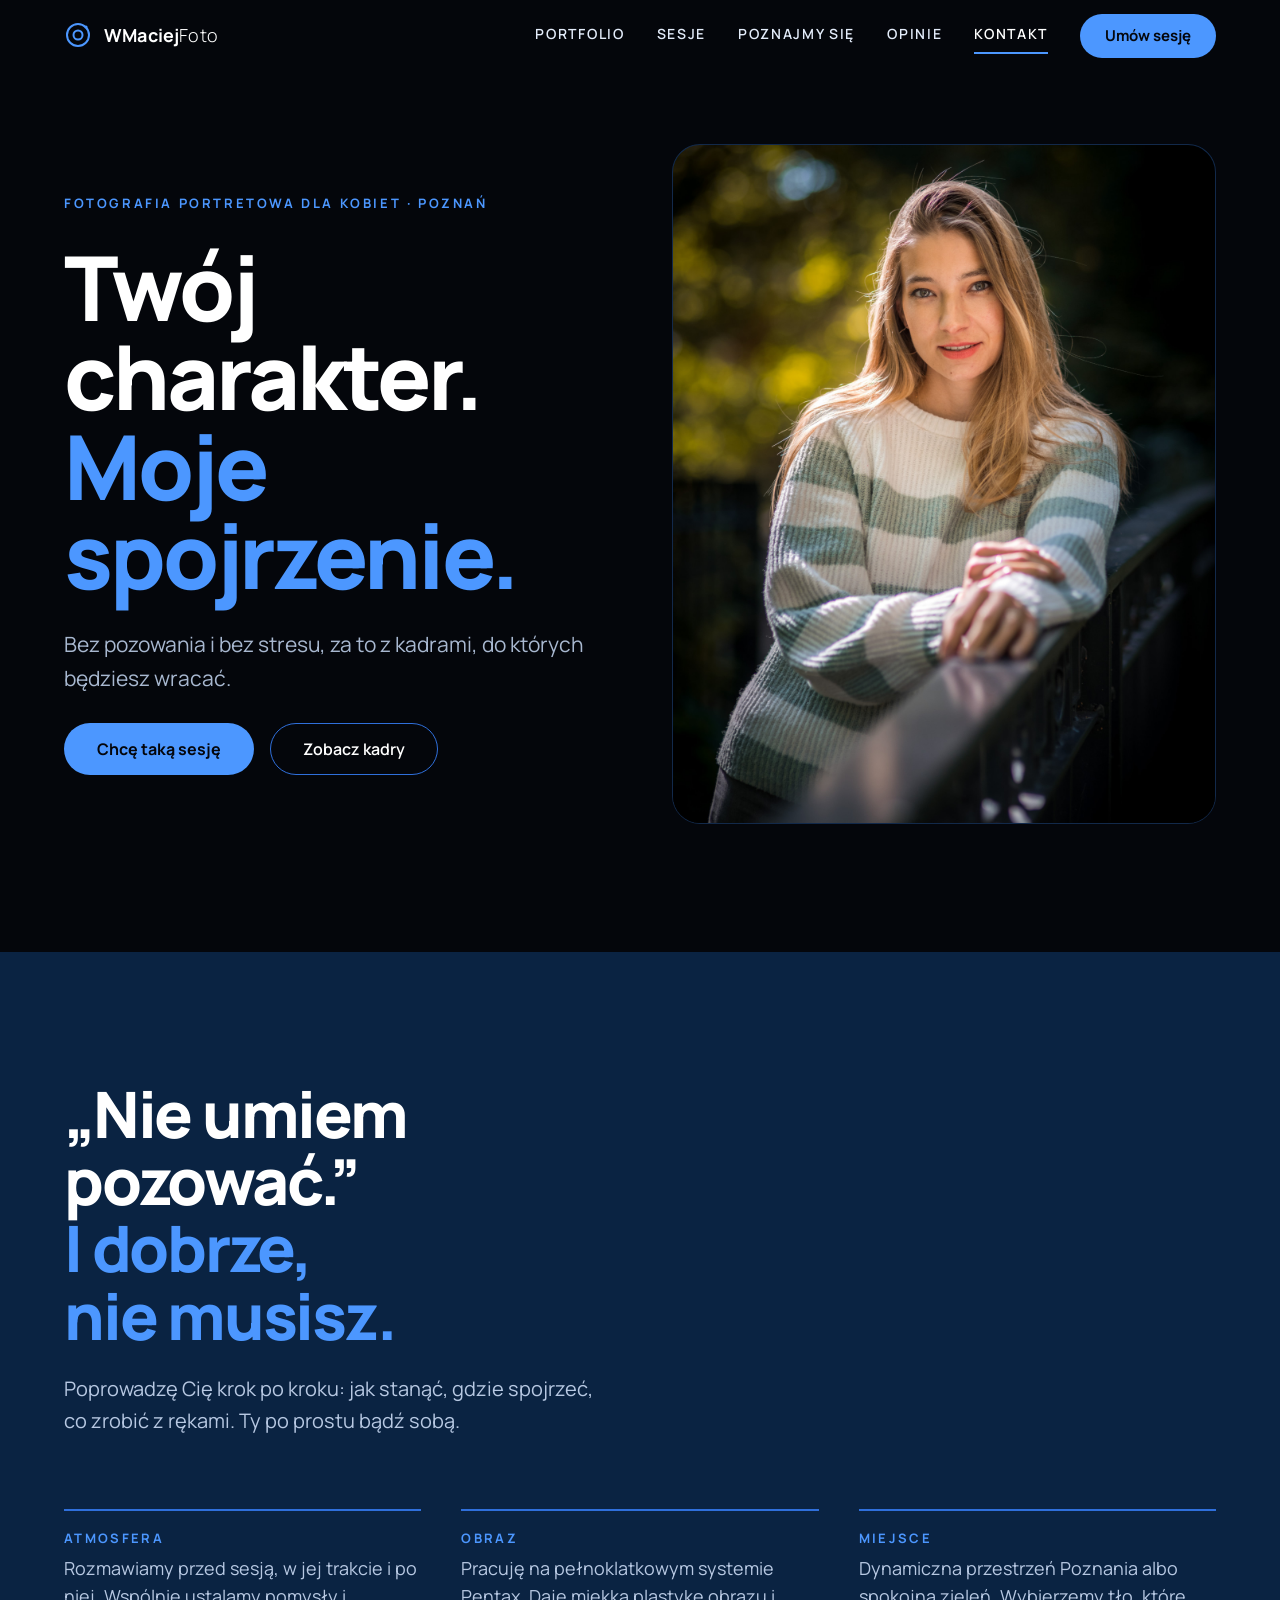
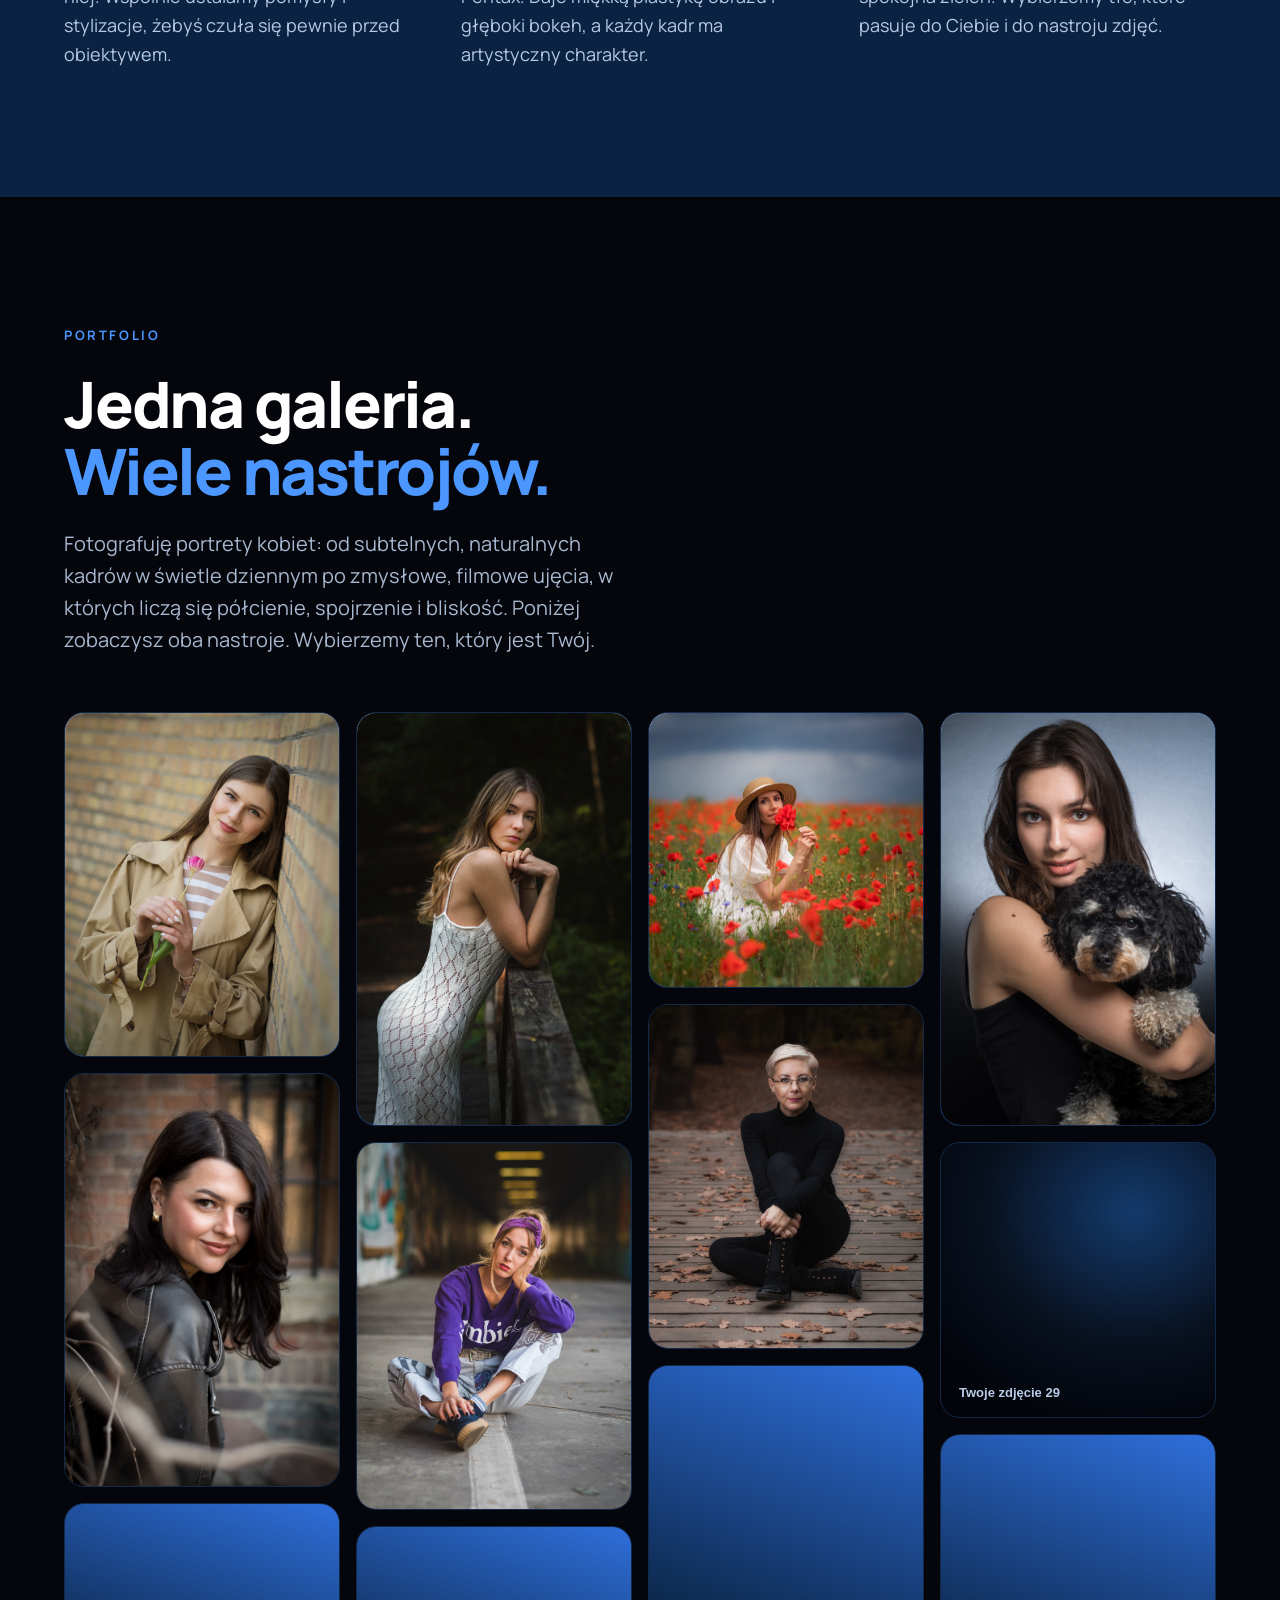
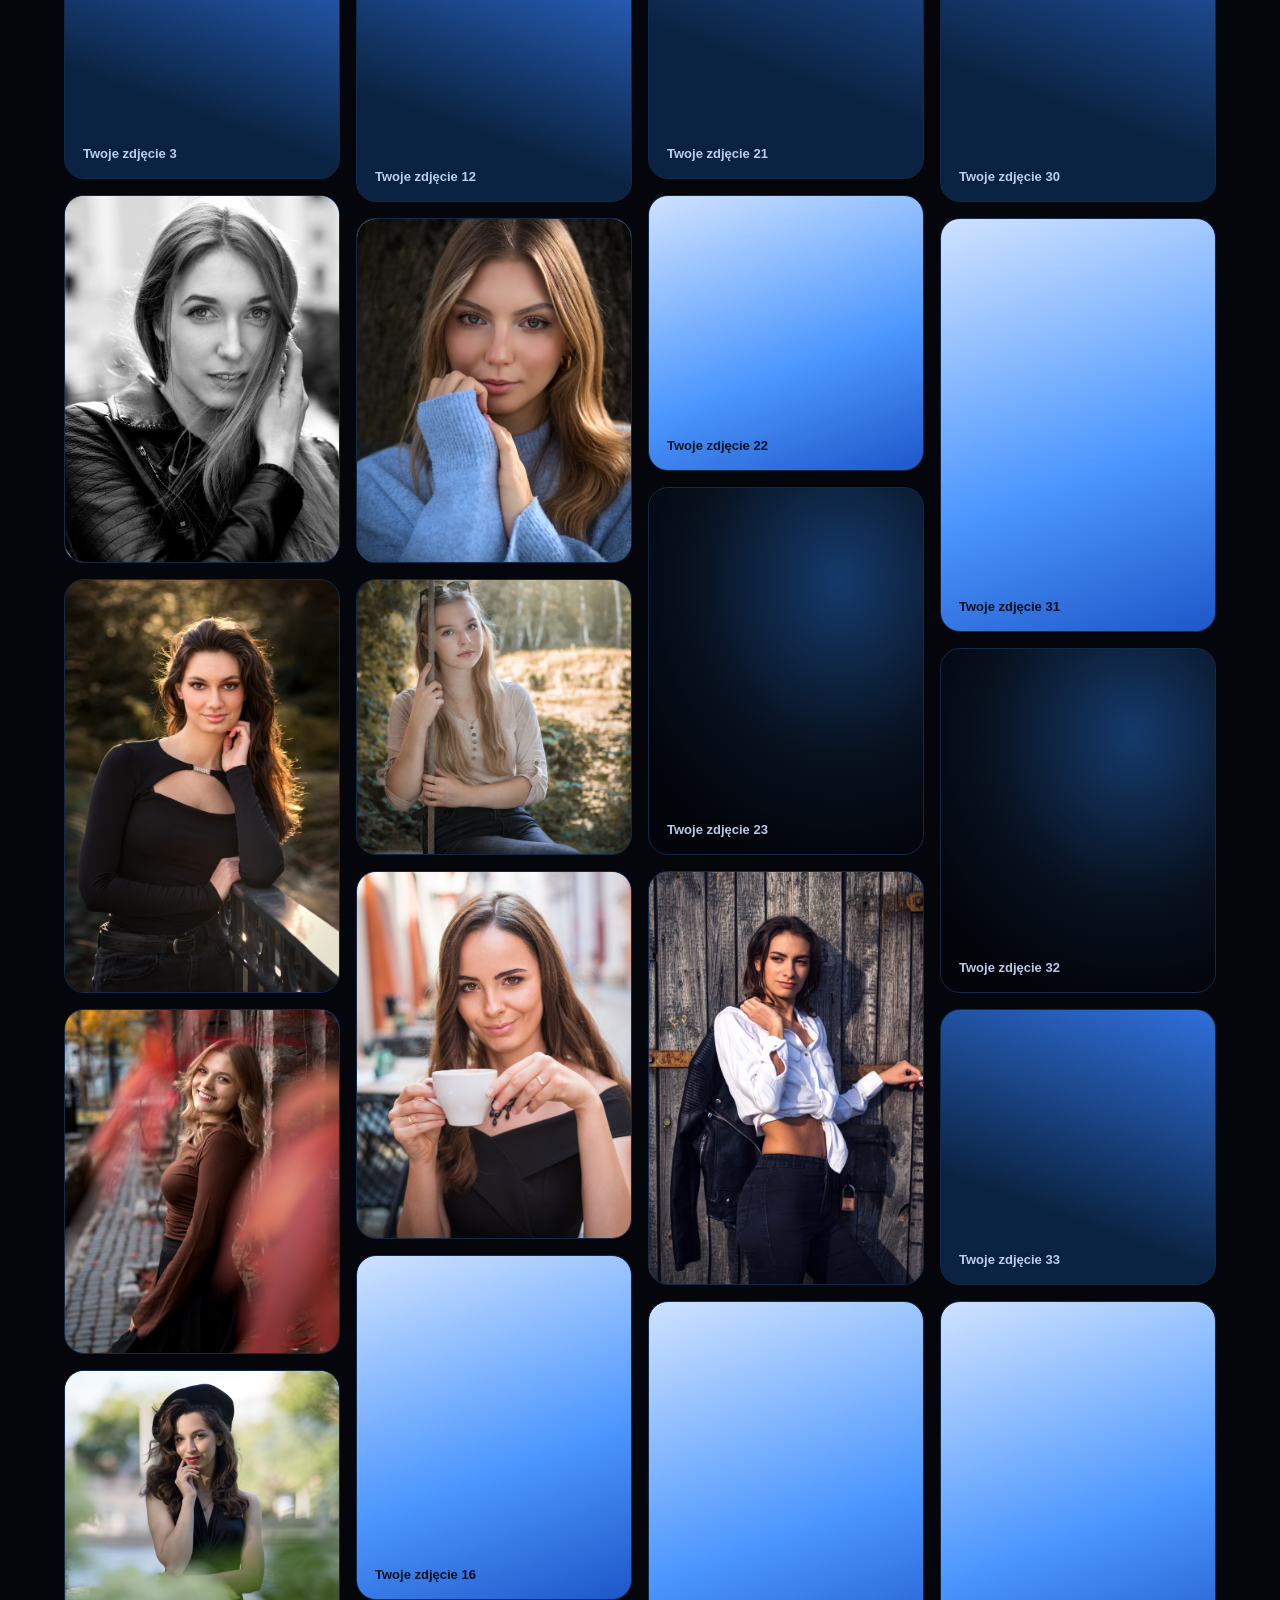
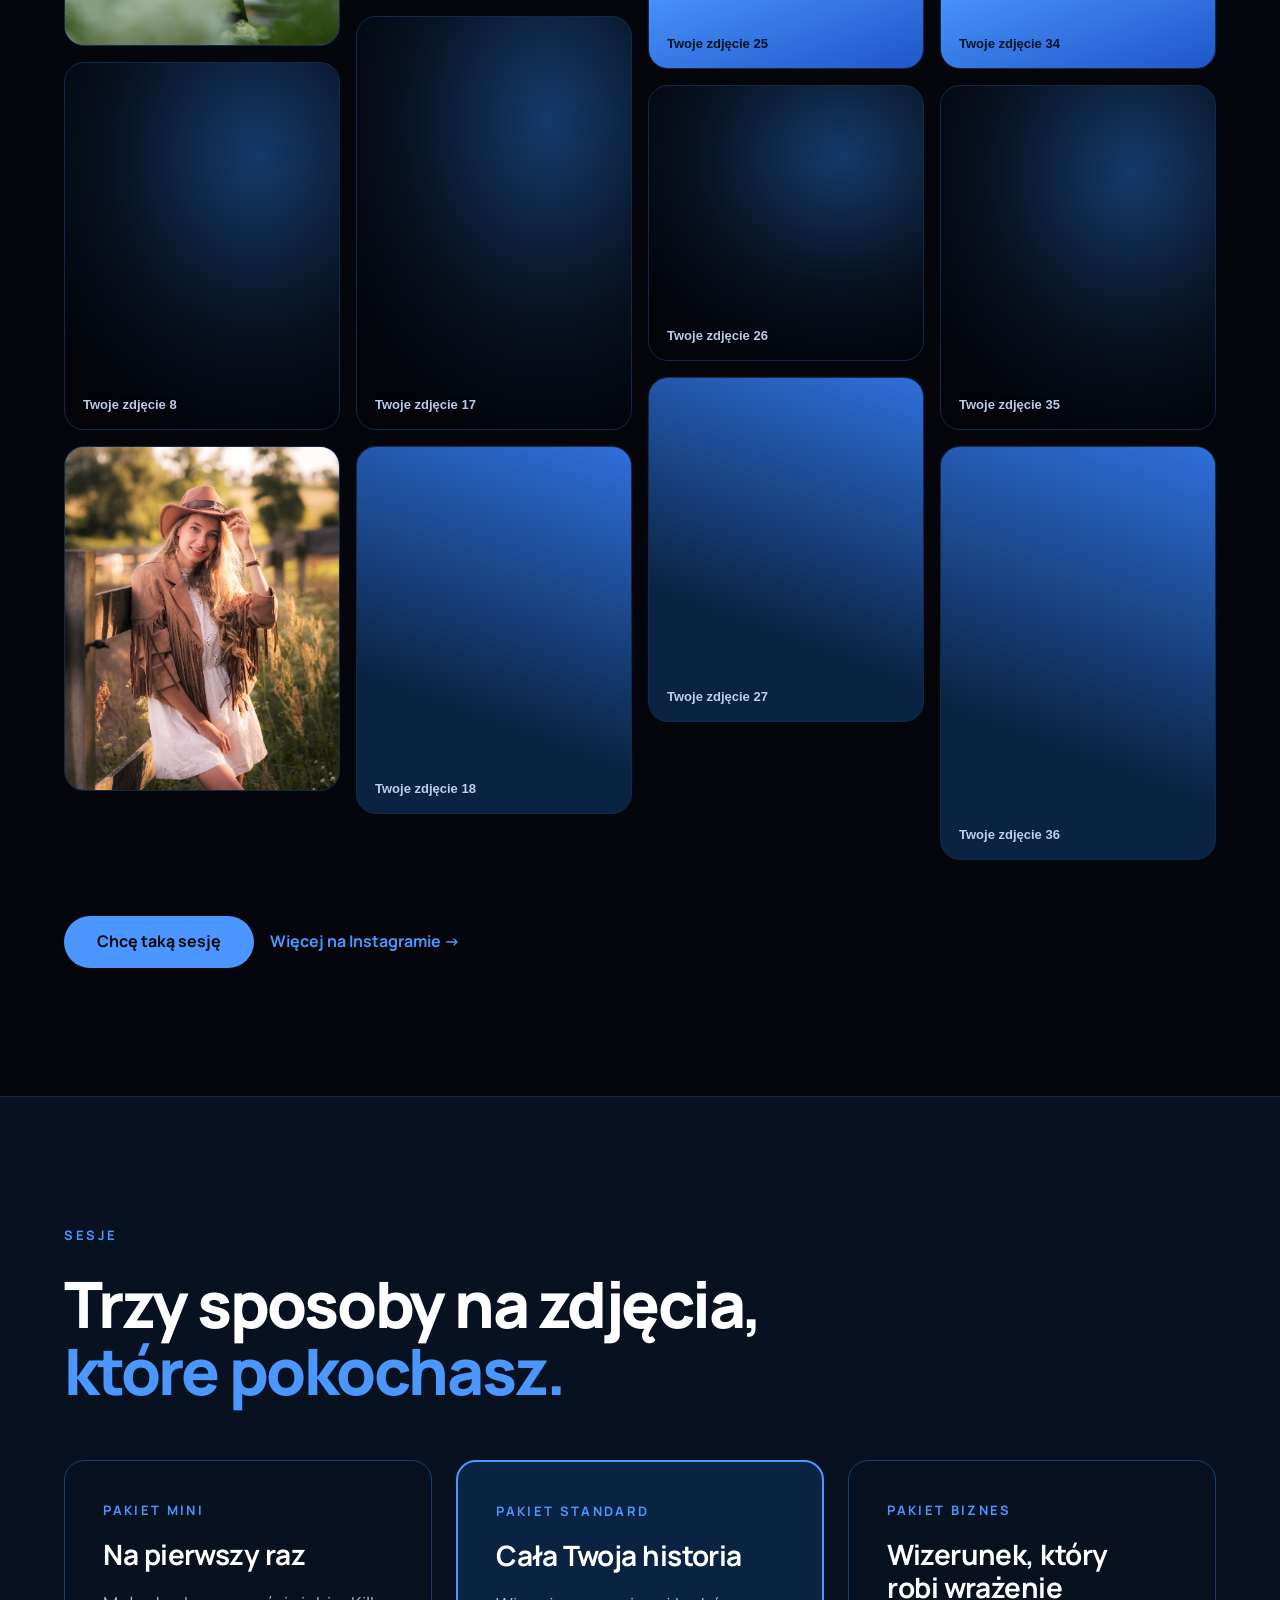
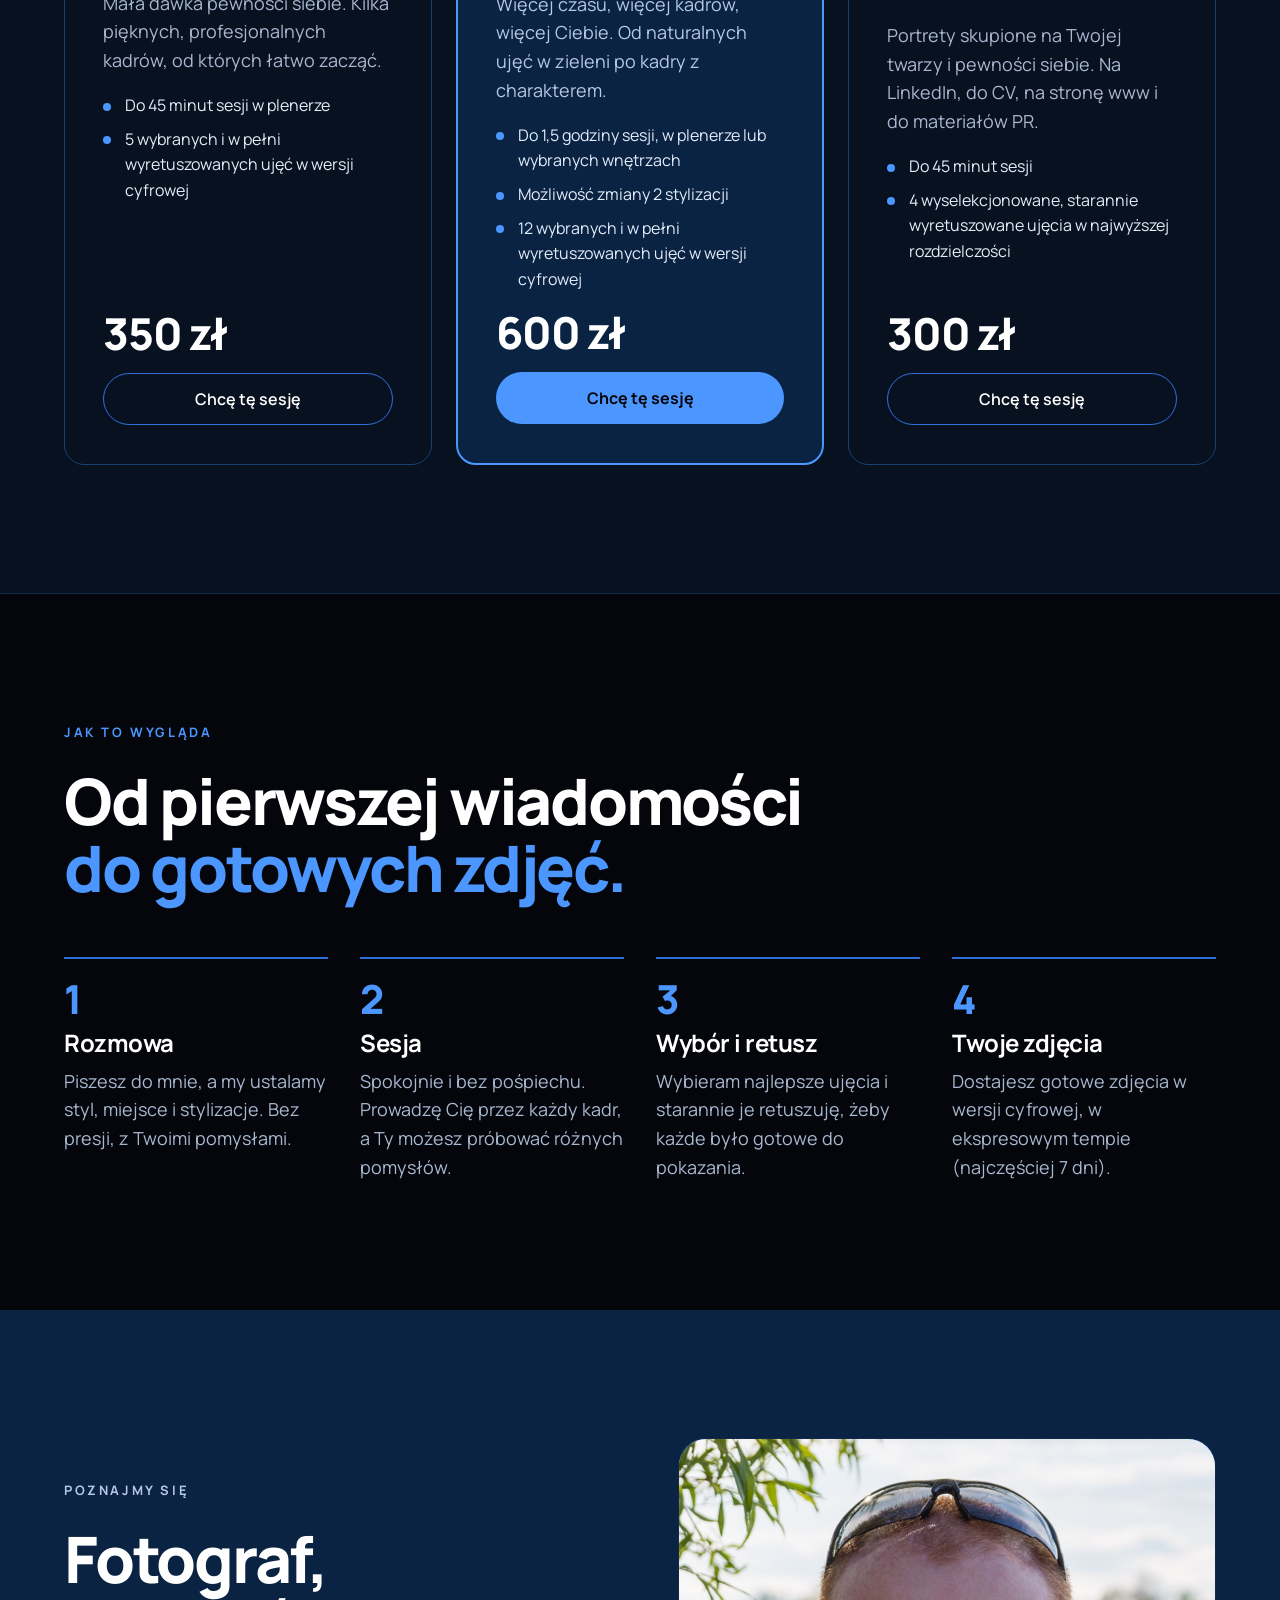
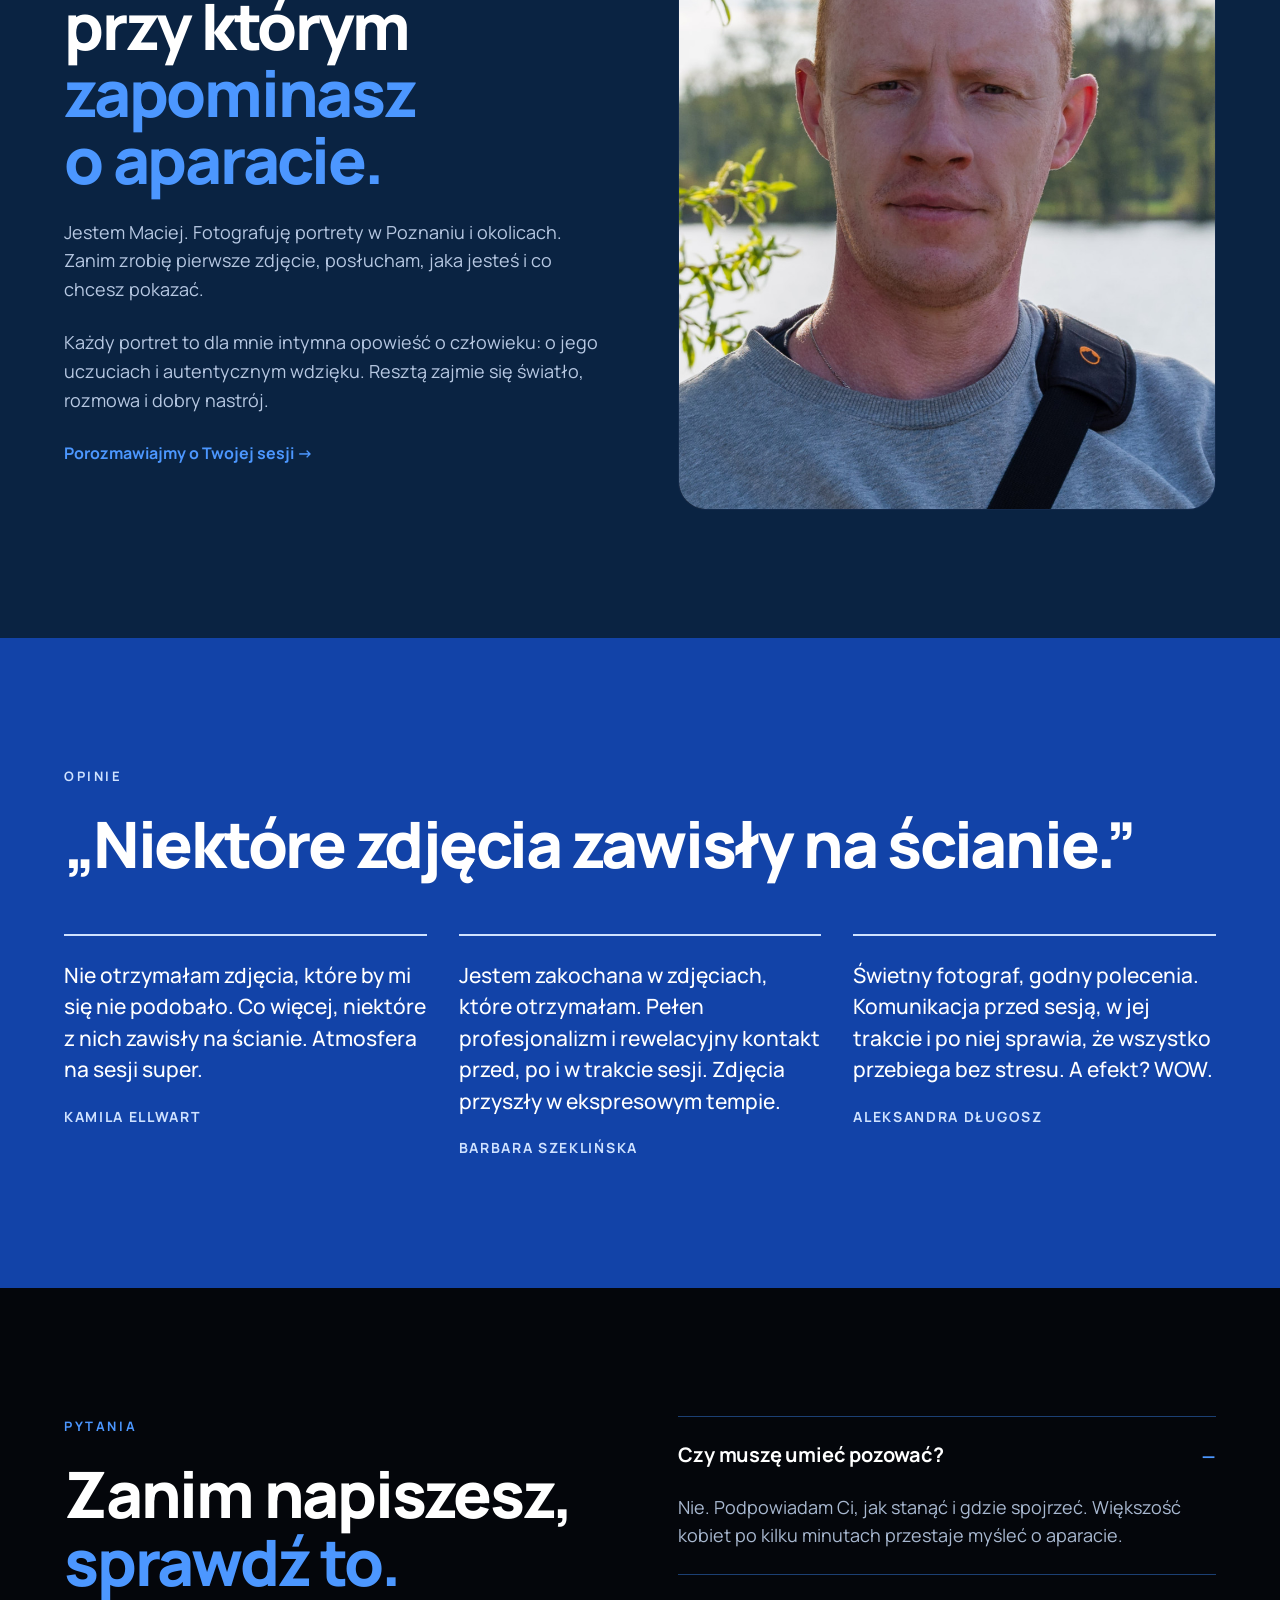
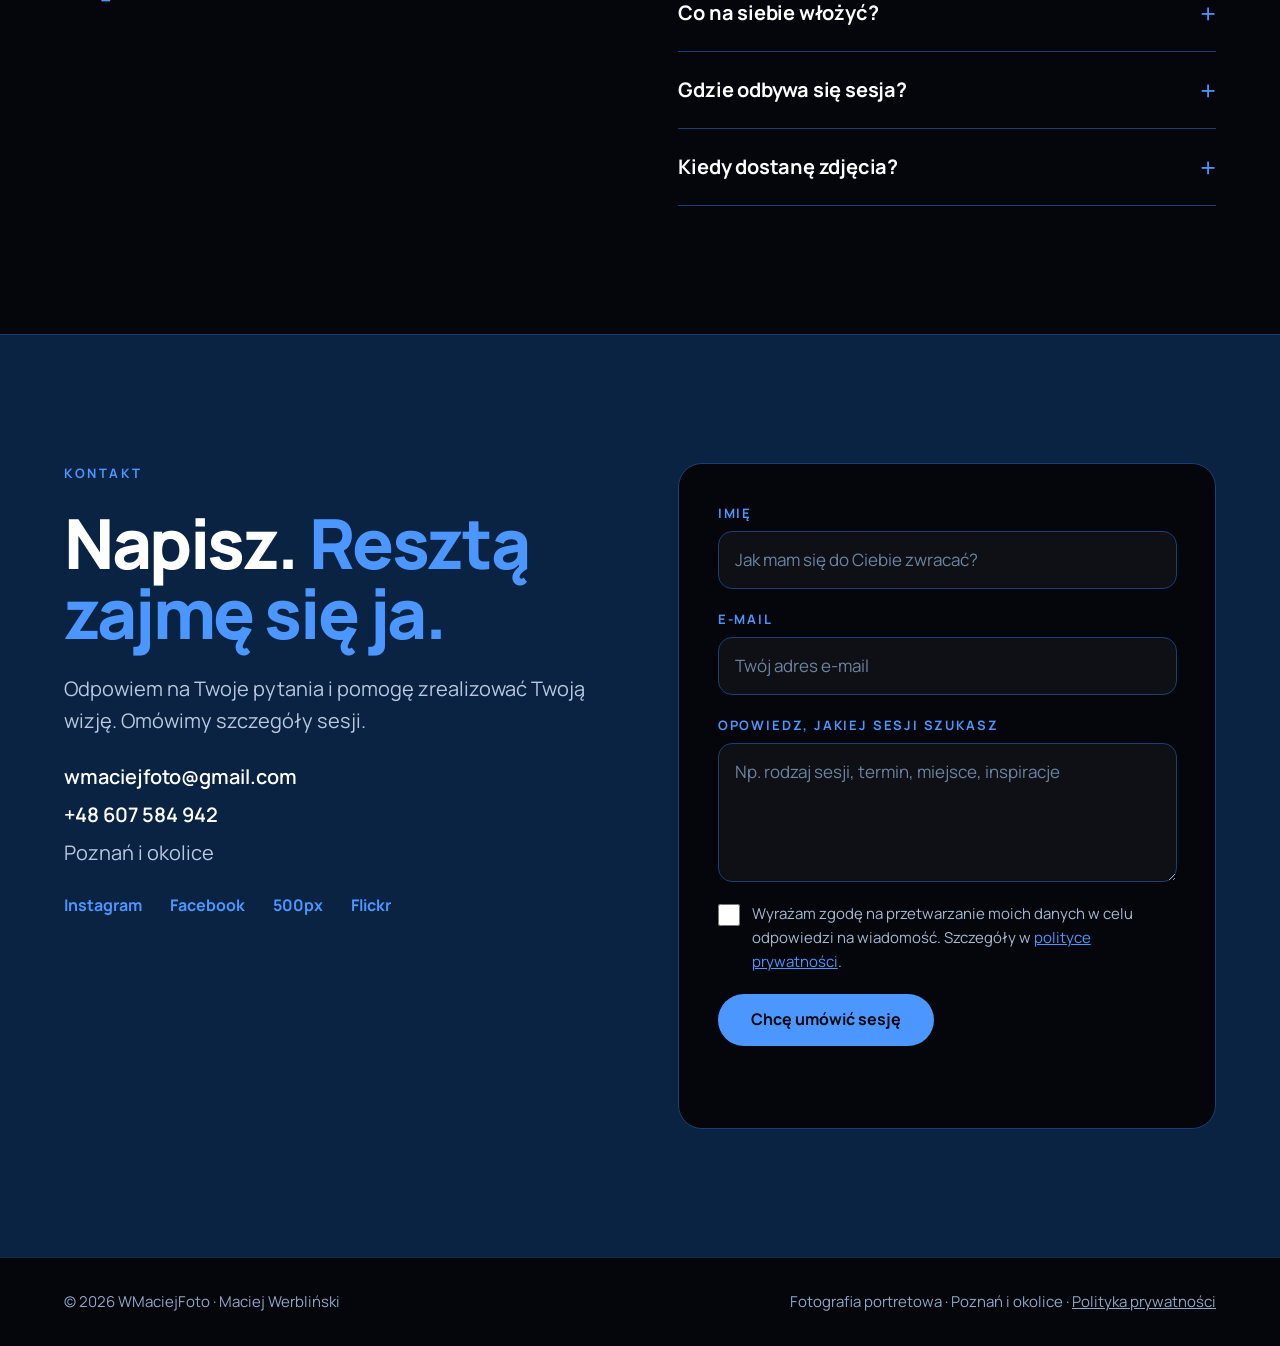
==== commit 5ed8ce5a: "Update index.html" ====
--- a/index.html
+++ b/index.html
@@ -17,8 +17,8 @@
   <meta property="og:site_name" content="WMaciejFoto">
   <meta property="og:title" content="WMaciejFoto | Fotografia portretowa dla kobiet, Poznań">
   <meta property="og:description" content="Twój charakter. Moje spojrzenie. Bez pozowania i bez stresu, za to z kadrami, do których będziesz wracać.">
-  <meta property="og:url" content="https://TWOJA-DOMENA.pl/">
-  <meta property="og:image" content="https://TWOJA-DOMENA.pl/images/hero.jpg">
+  <meta property="og:url" content="https://wmaciejfoto.pl/">
+  <meta property="og:image" content="https://wmaciejfoto.pl/images/hero.jpg">
   <meta name="twitter:card" content="summary_large_image">
 
   <link rel="preconnect" href="https://fonts.googleapis.com">
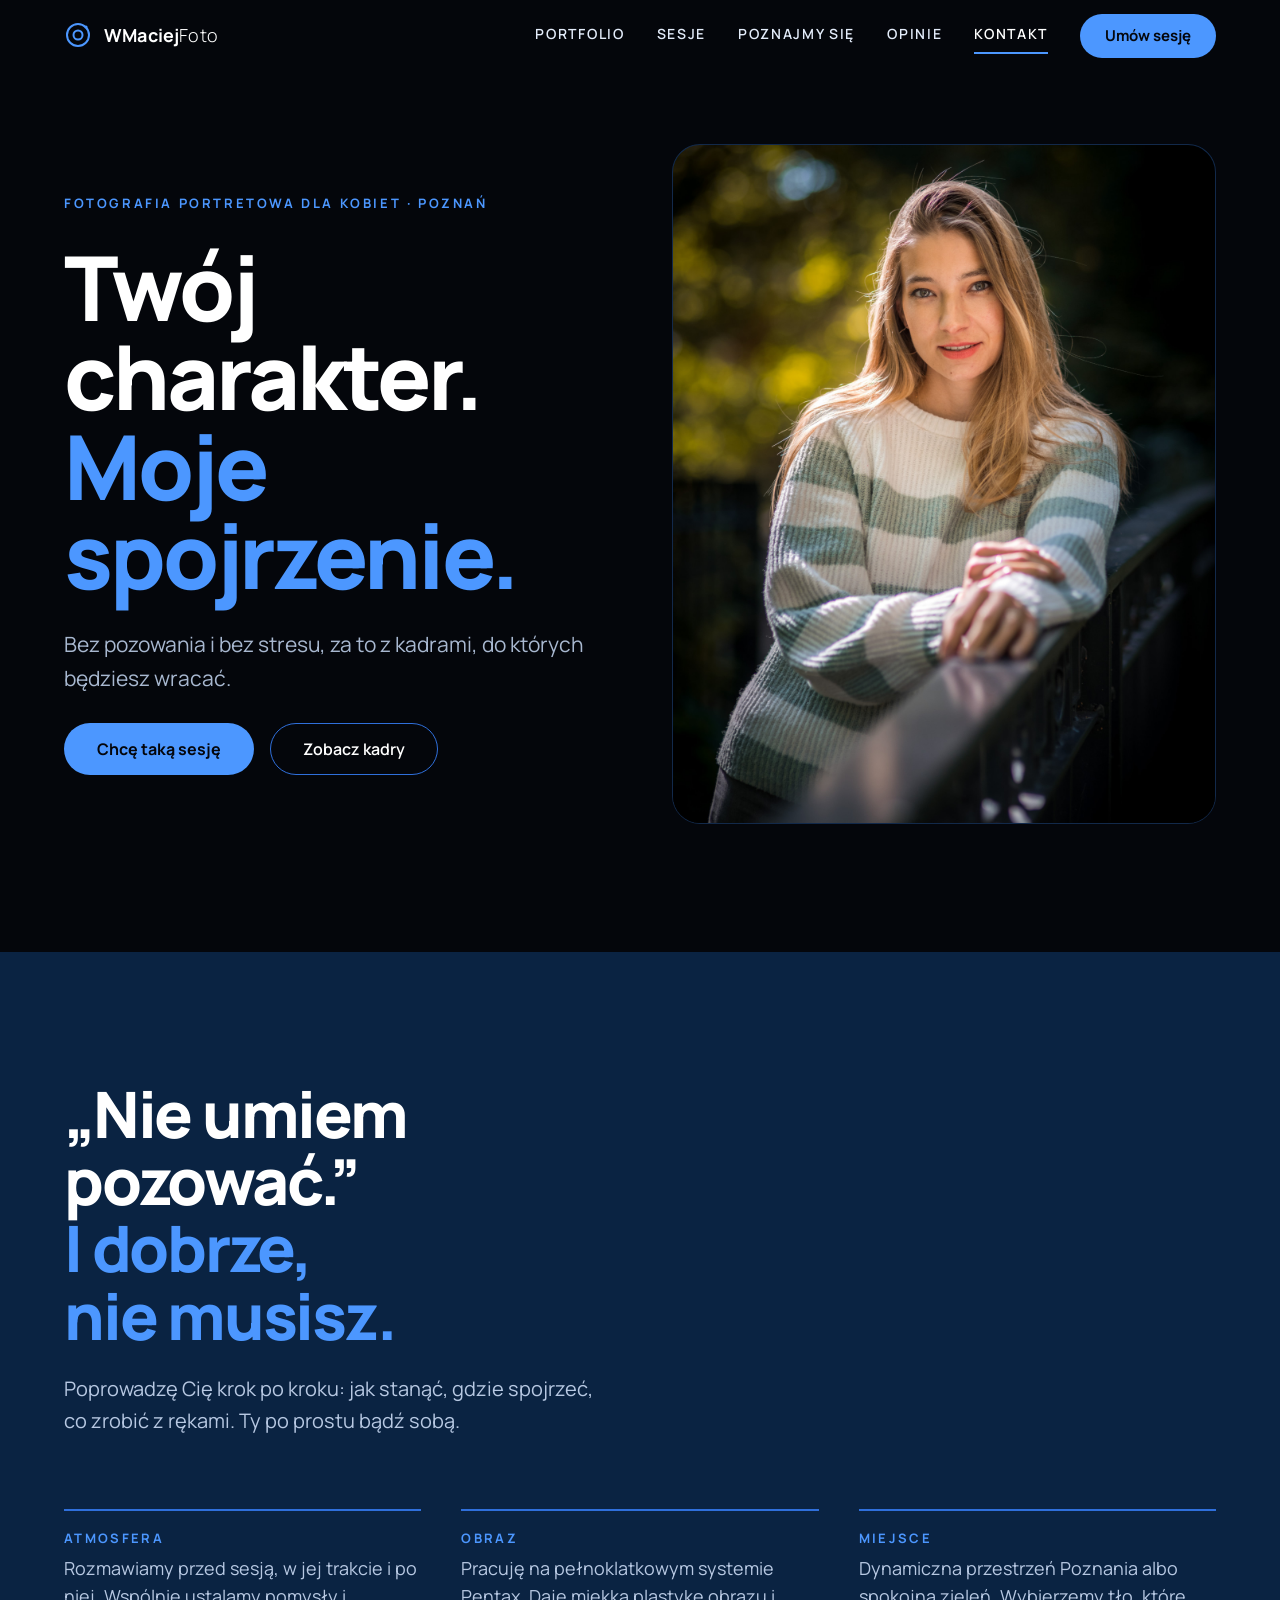
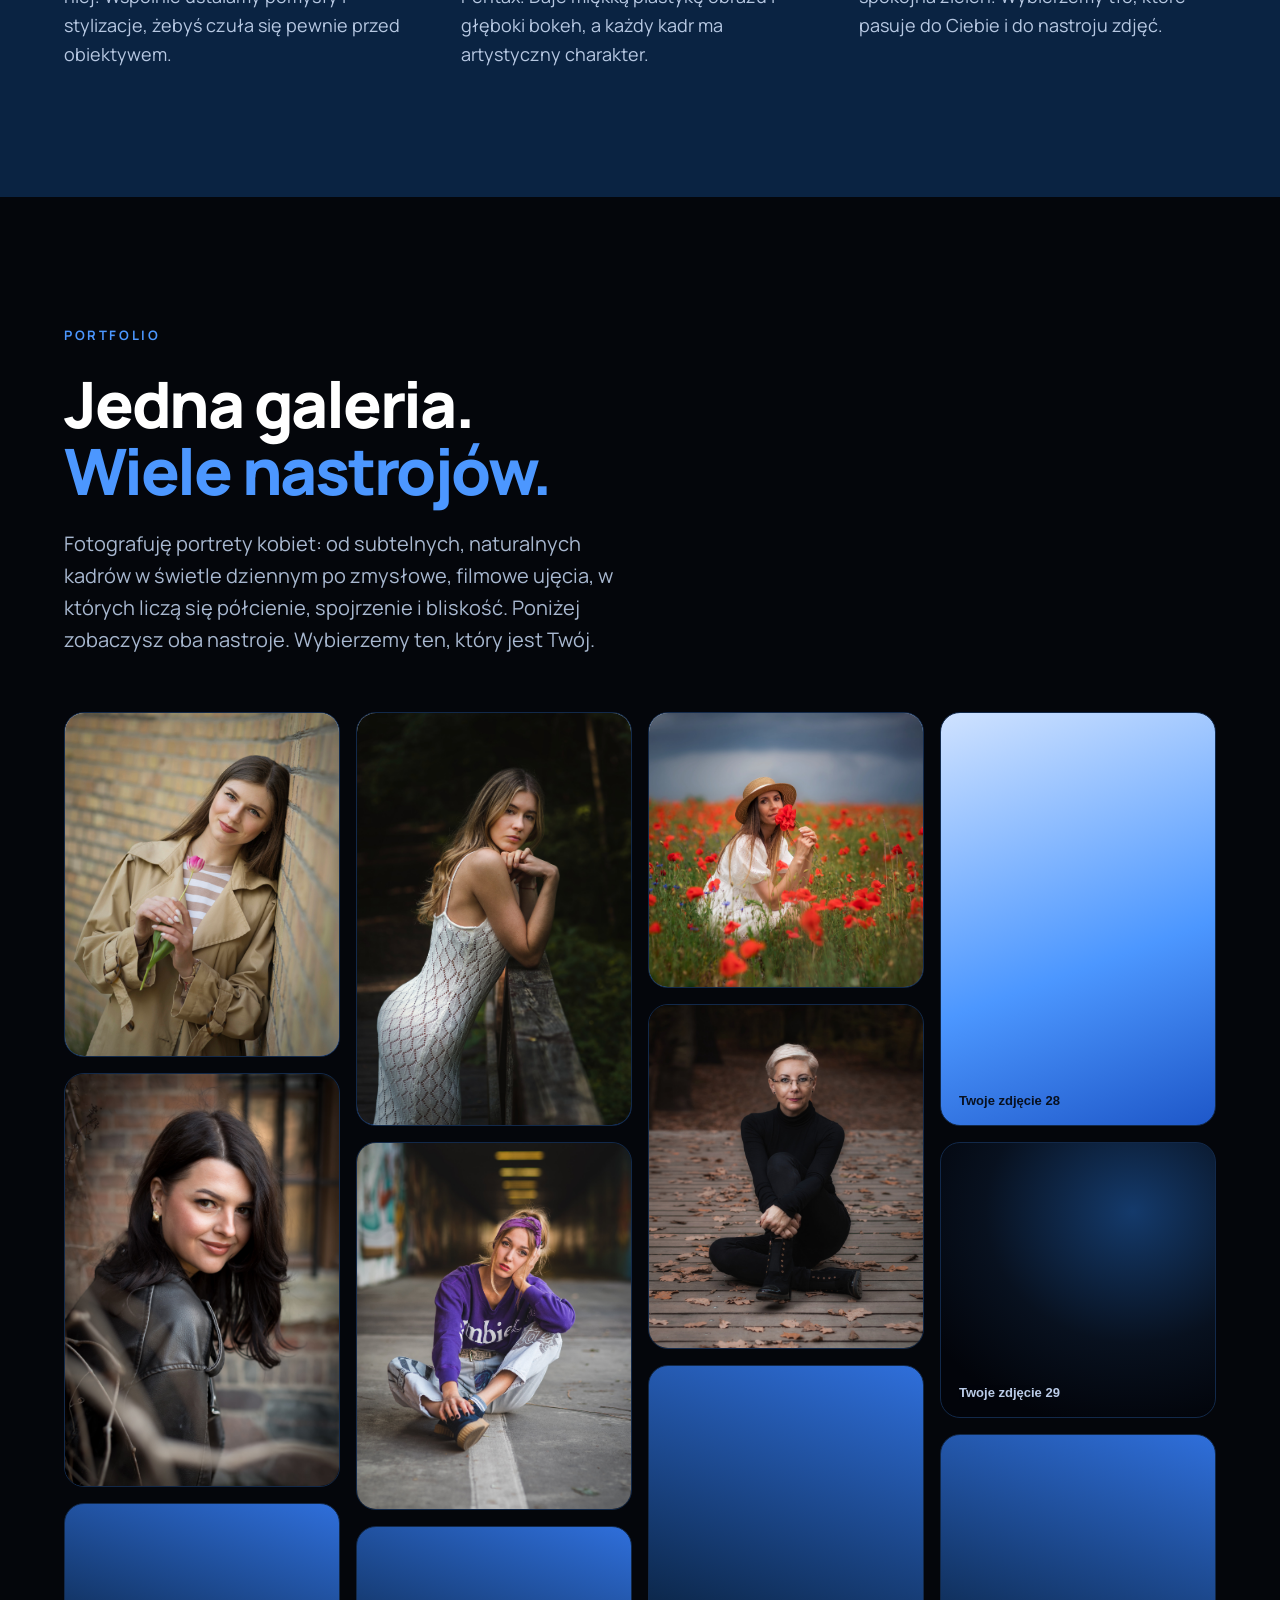
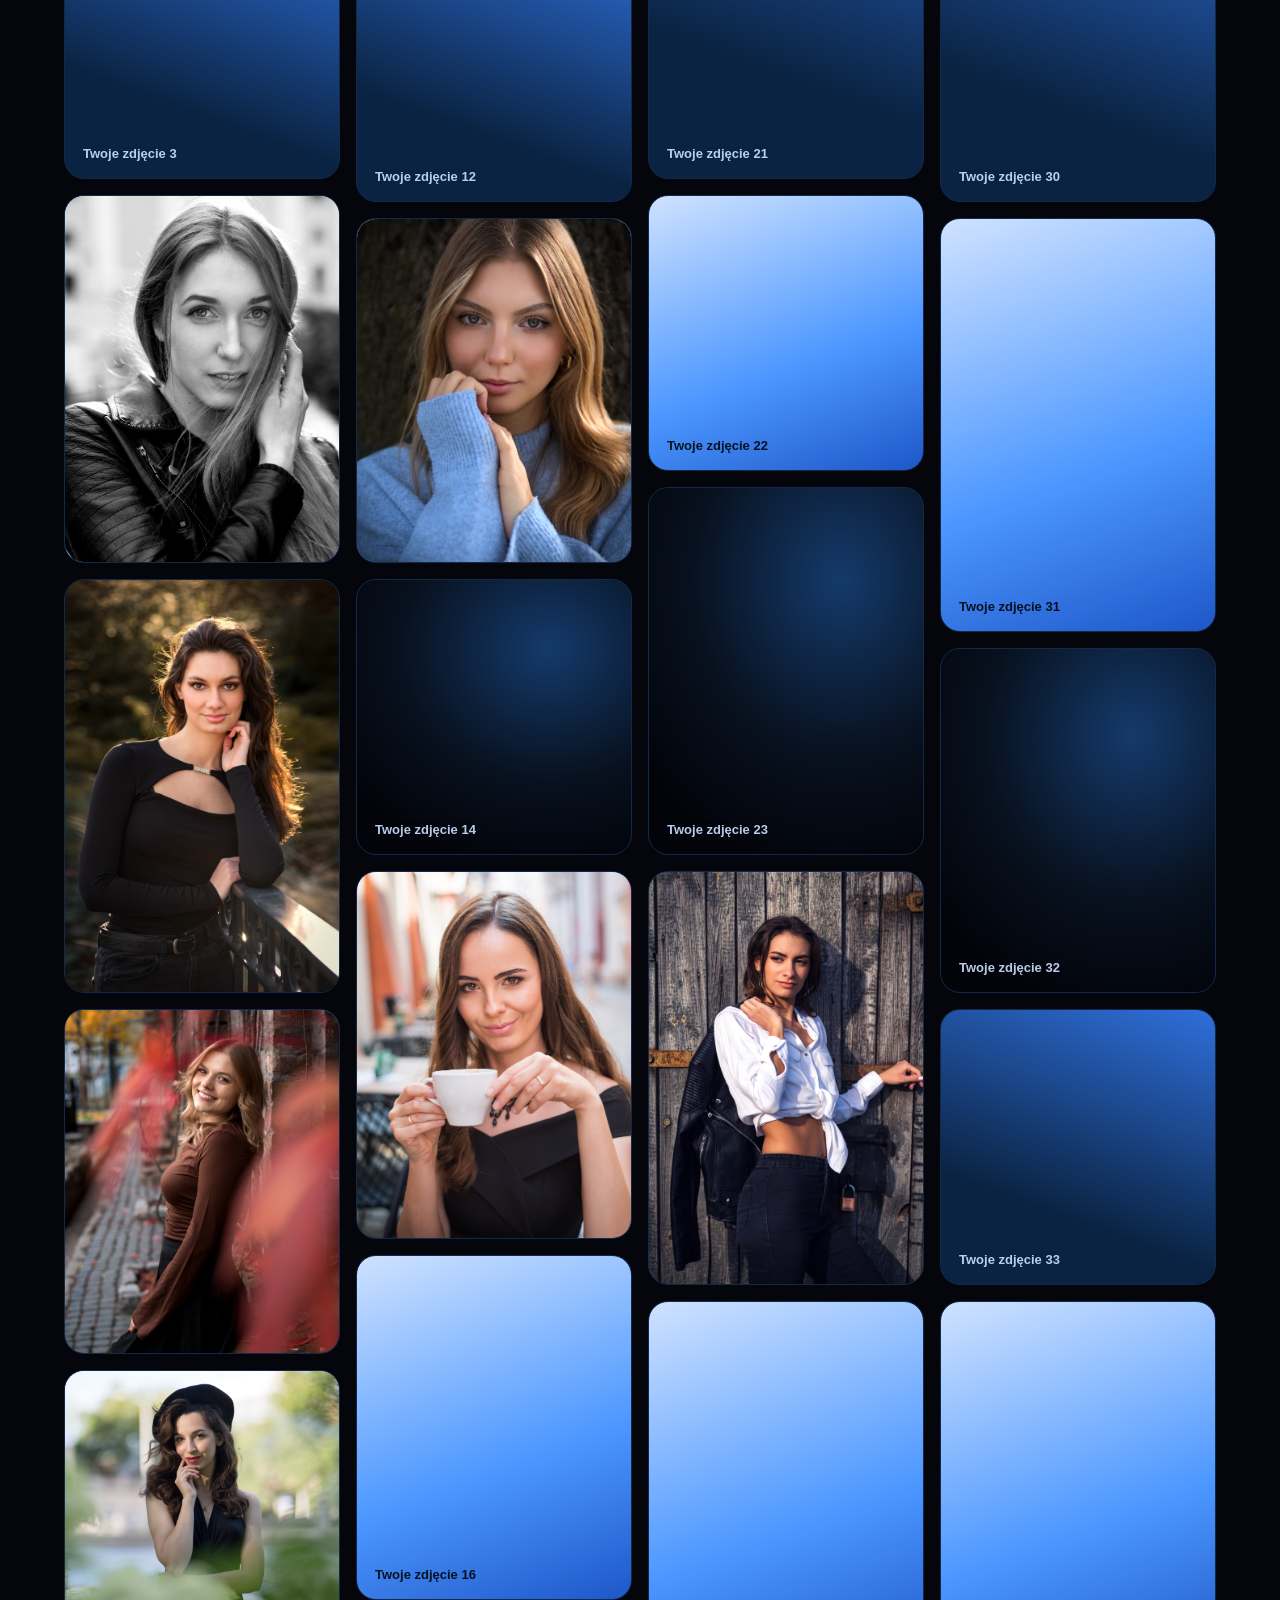
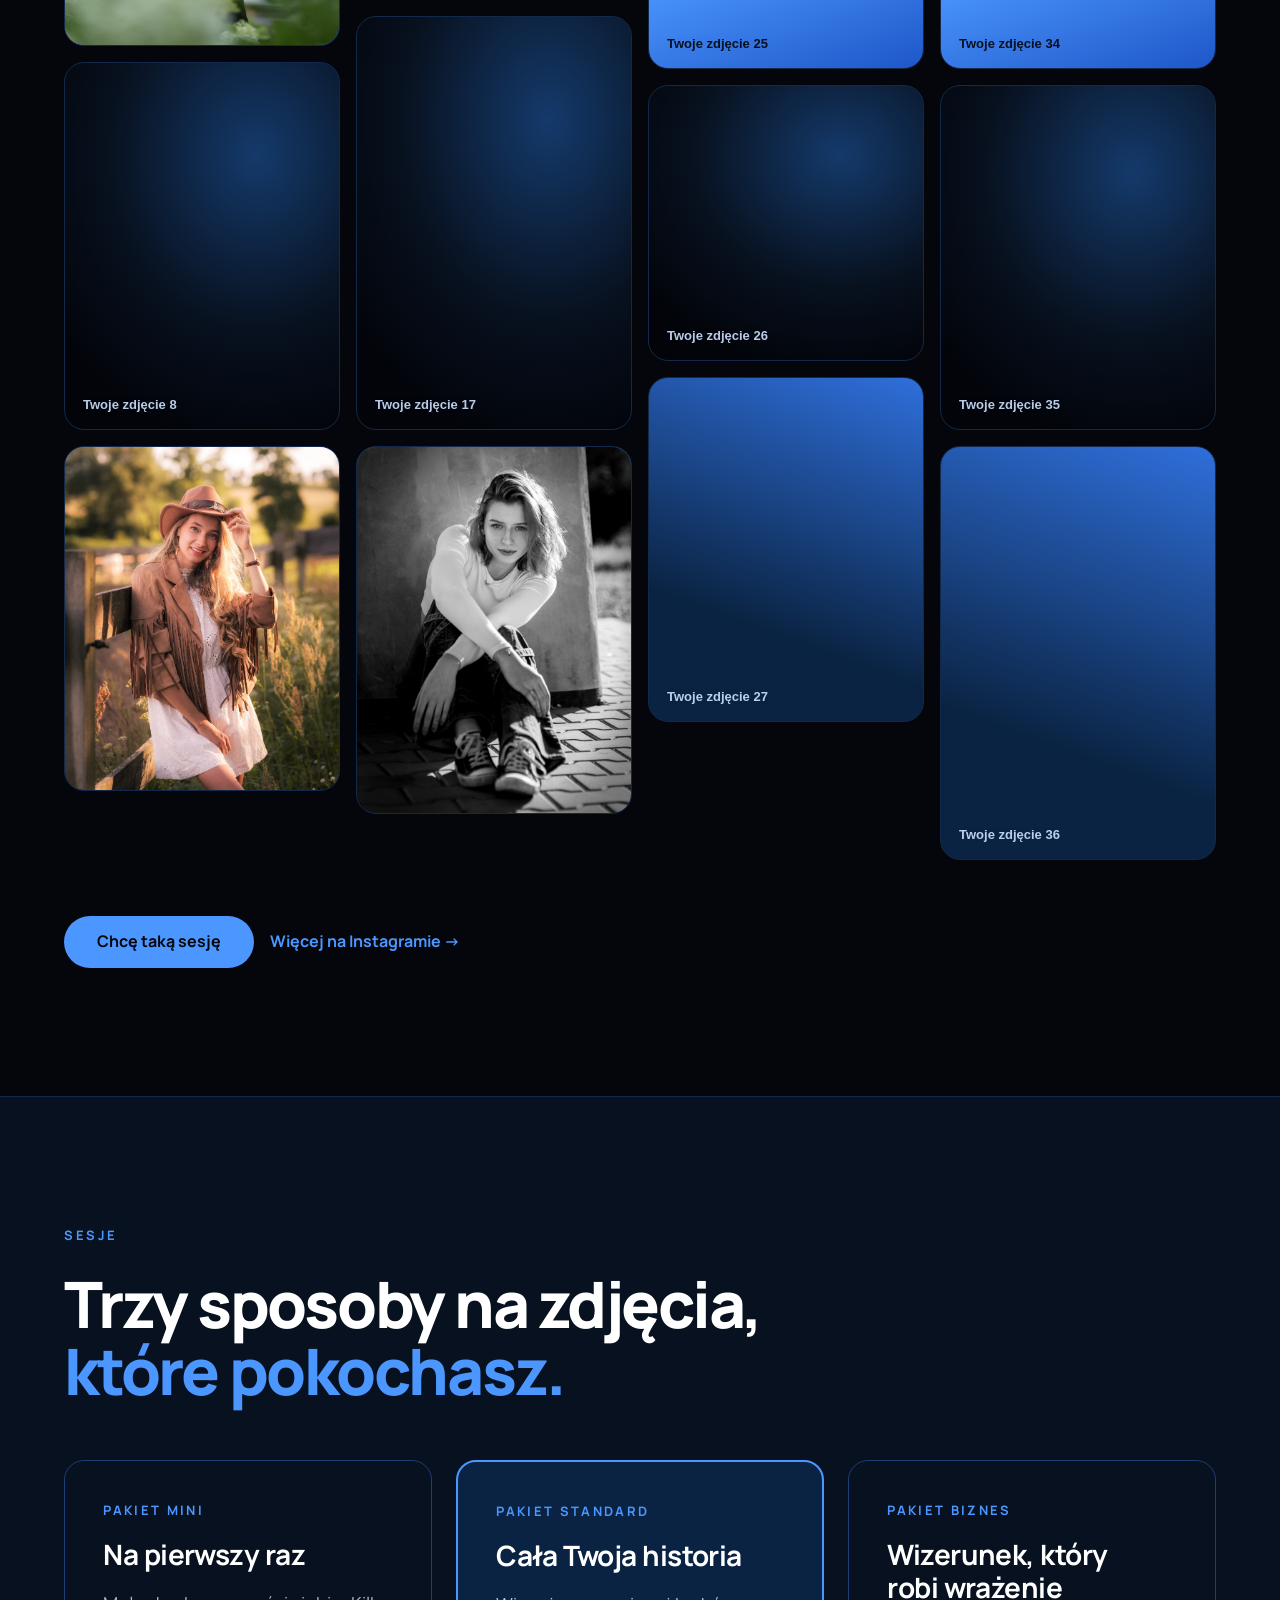
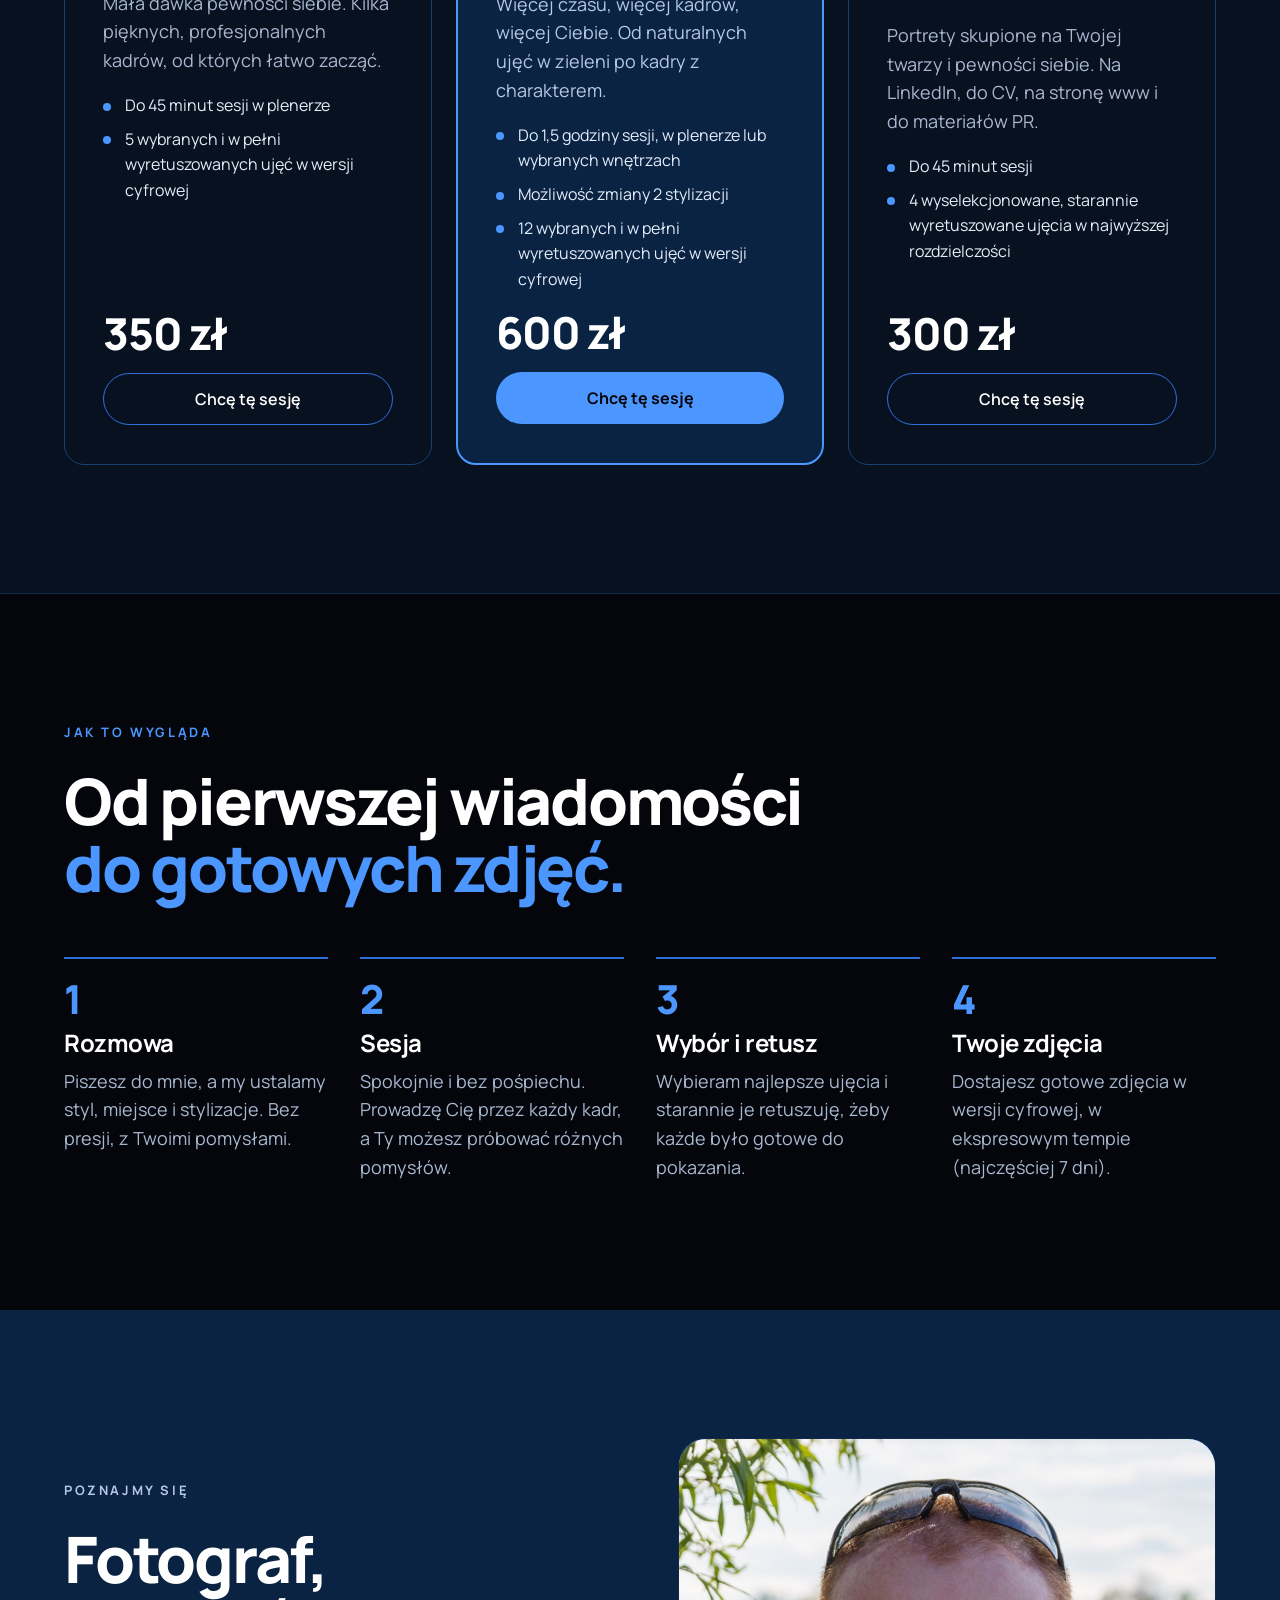
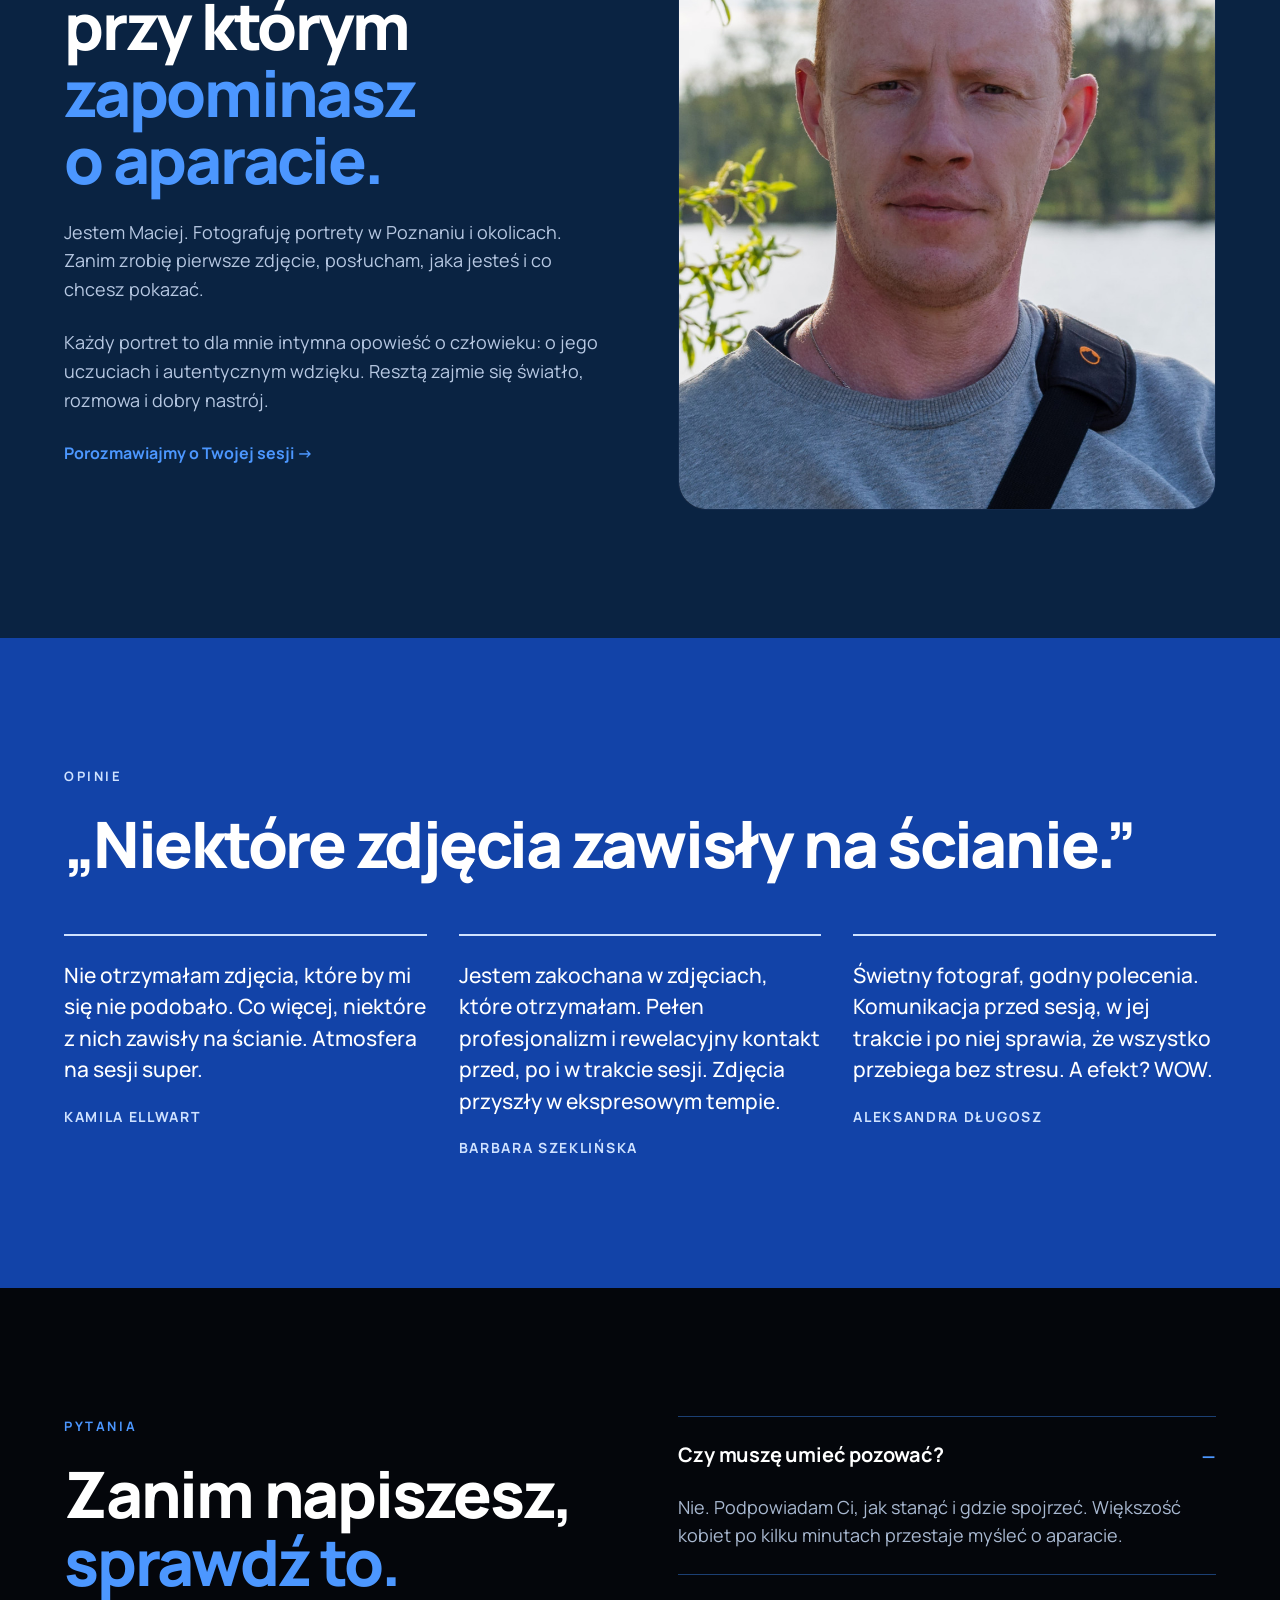
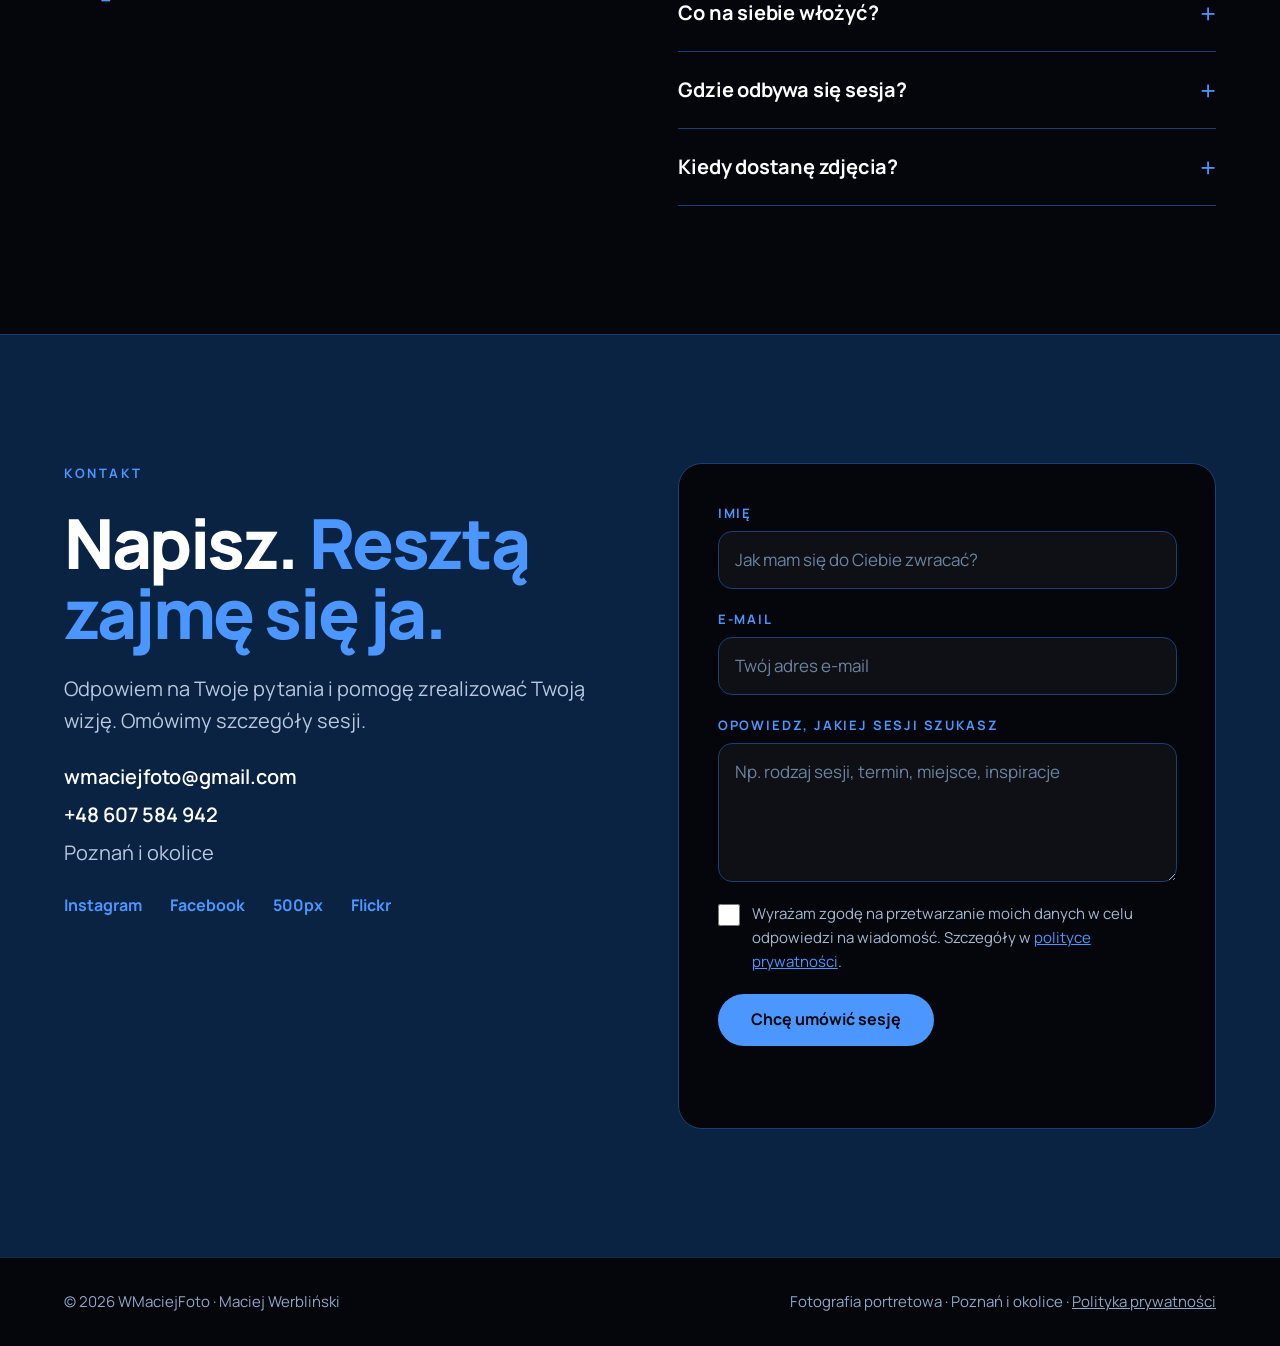
==== commit 6d528d5d: "Update index.html" ====
--- a/index.html
+++ b/index.html
@@ -18,7 +18,7 @@
   <meta property="og:title" content="WMaciejFoto | Fotografia portretowa dla kobiet, Poznań">
   <meta property="og:description" content="Twój charakter. Moje spojrzenie. Bez pozowania i bez stresu, za to z kadrami, do których będziesz wracać.">
   <meta property="og:url" content="https://wmaciejfoto.pl/">
-  <meta property="og:image" content="https://wmaciejfoto.pl/images/hero.jpg">
+  <meta property="og:image" content="https://github.com/wmaciejfoto-hub/moja-strona-www/blob/main/images/hero.jpg">
   <meta name="twitter:card" content="summary_large_image">
 
   <link rel="preconnect" href="https://fonts.googleapis.com">
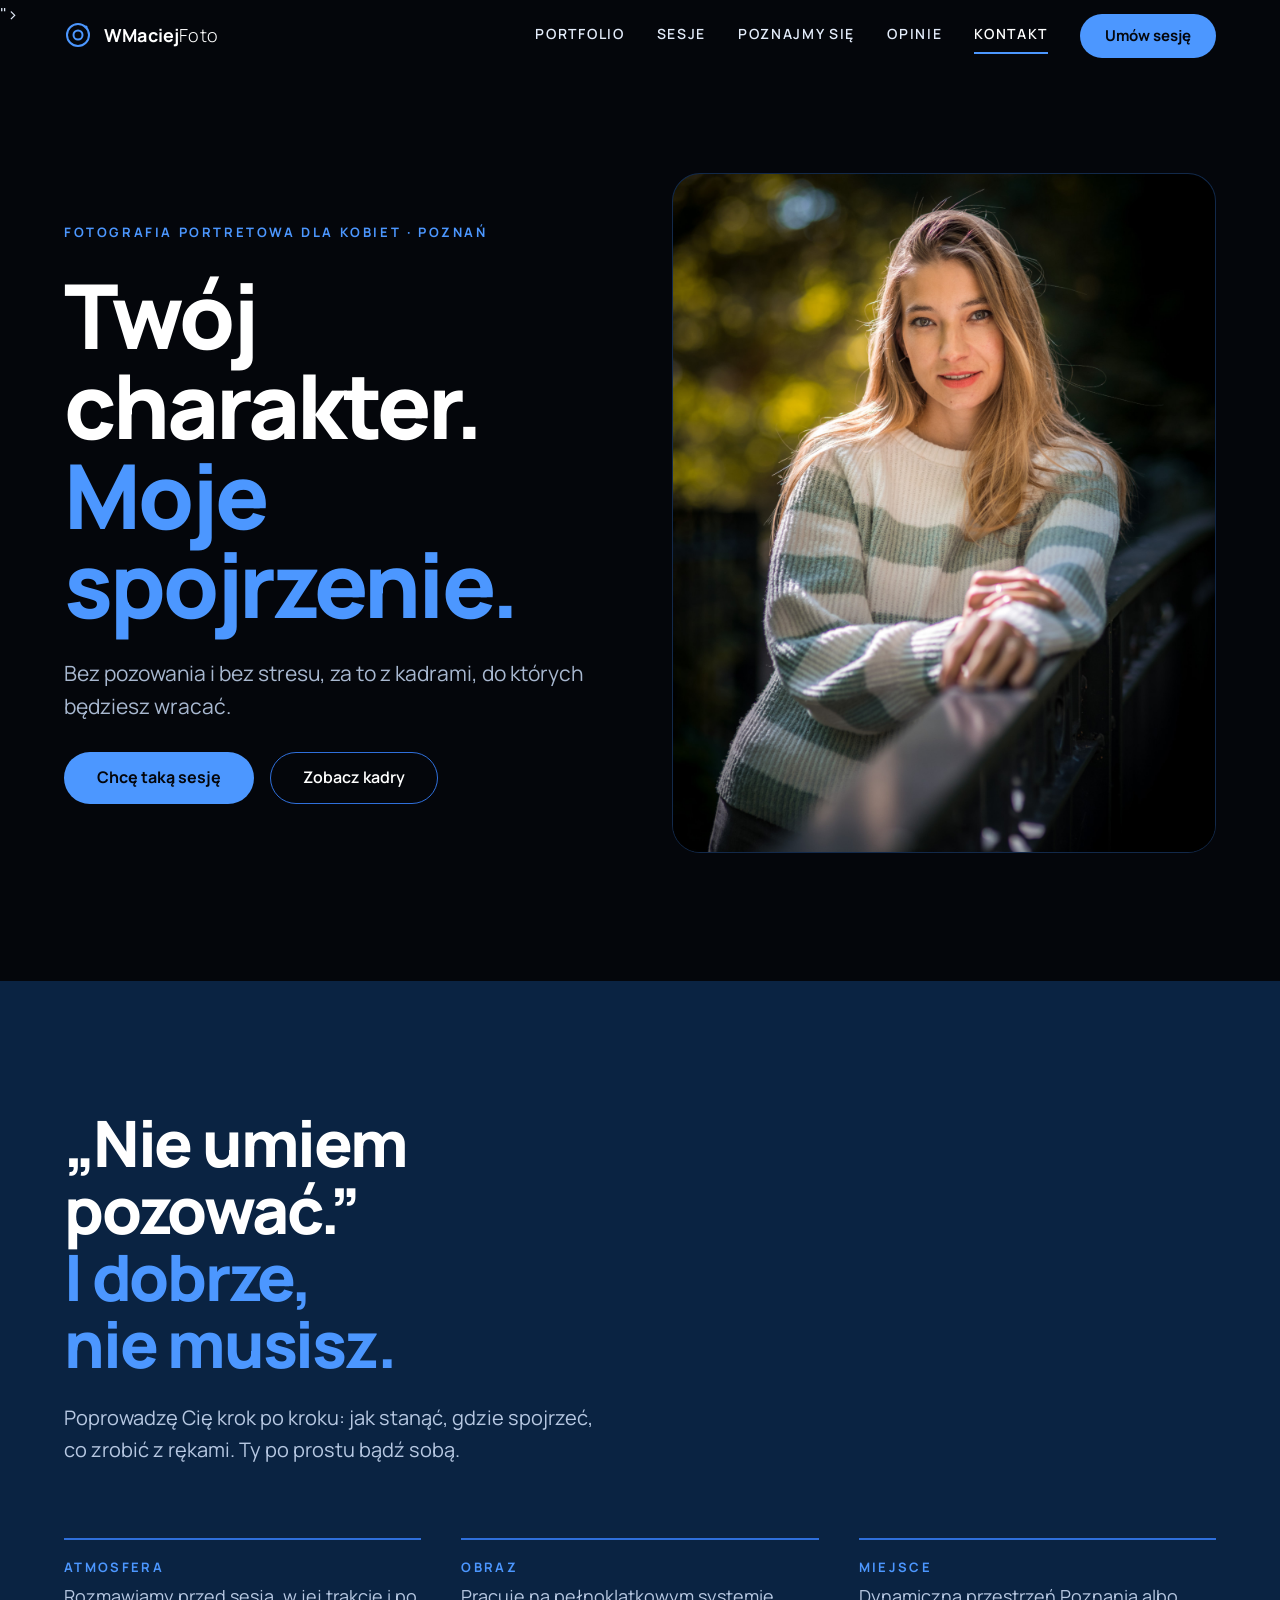
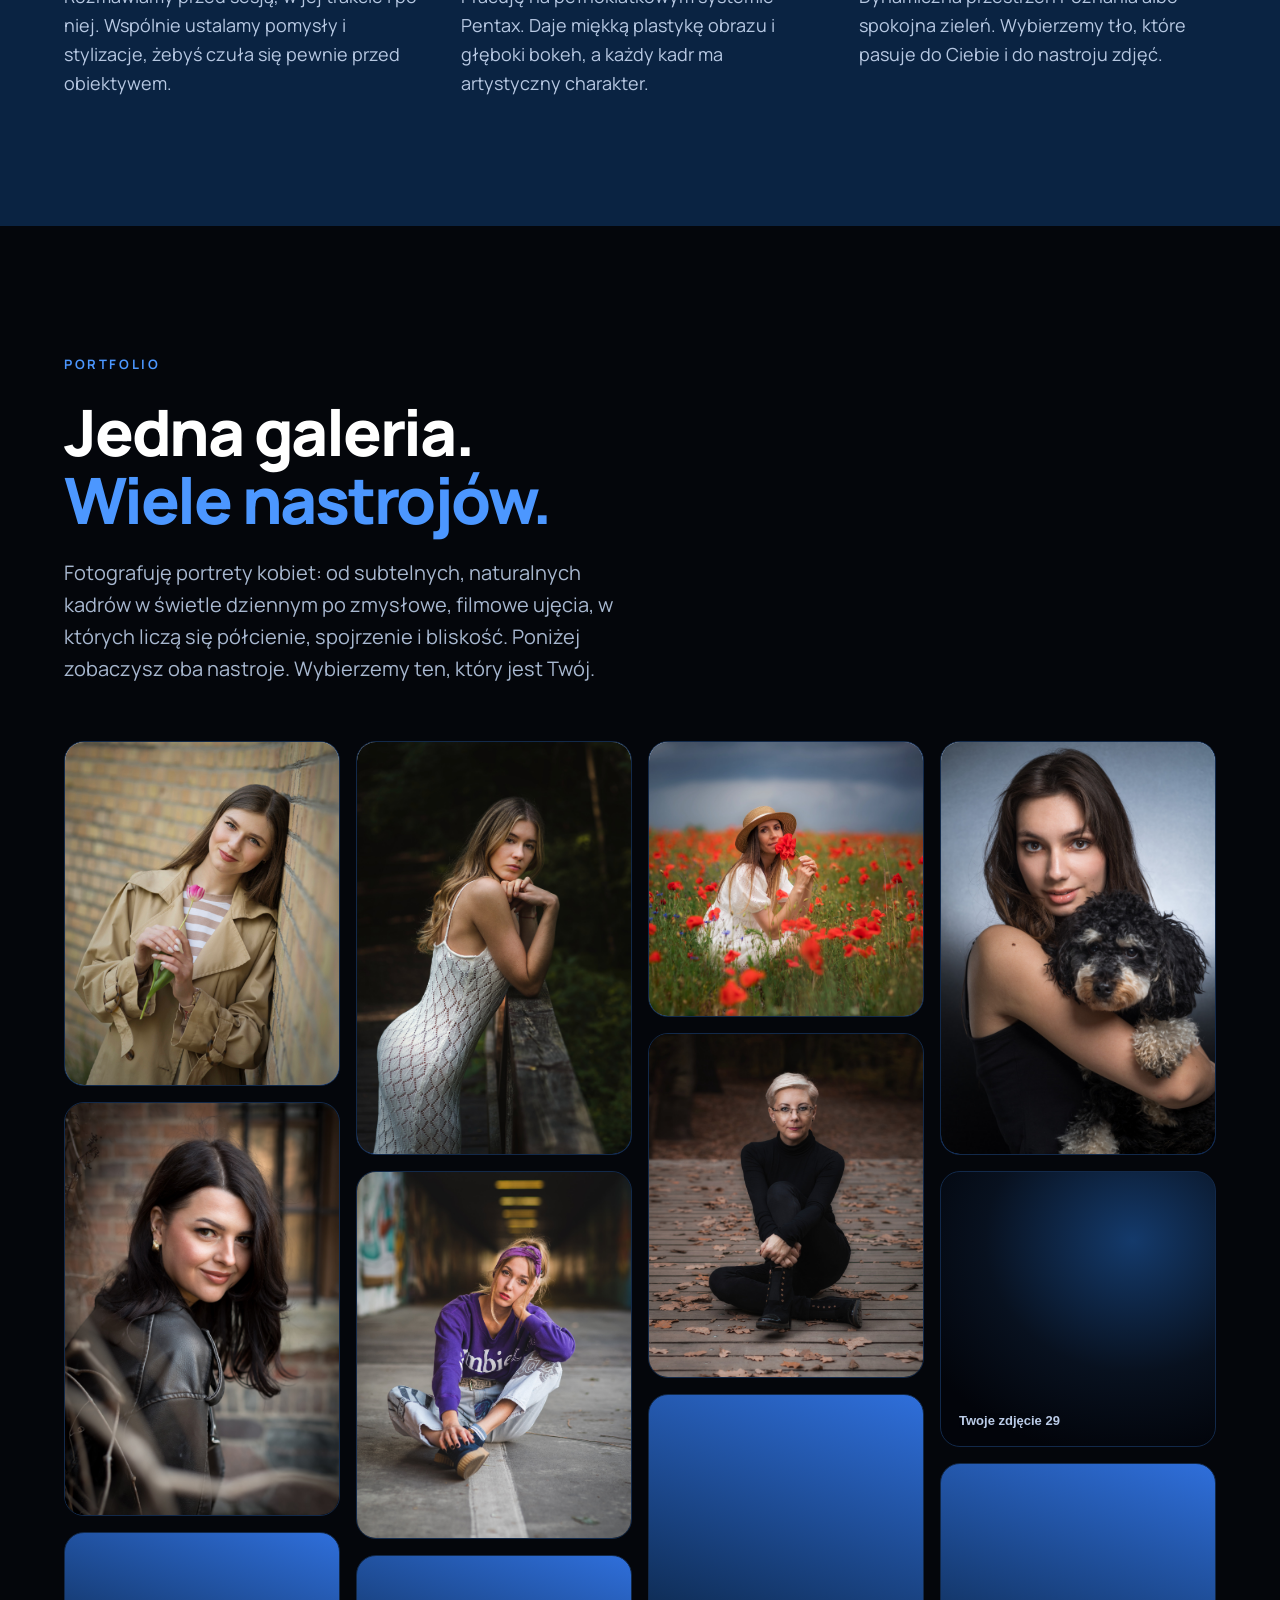
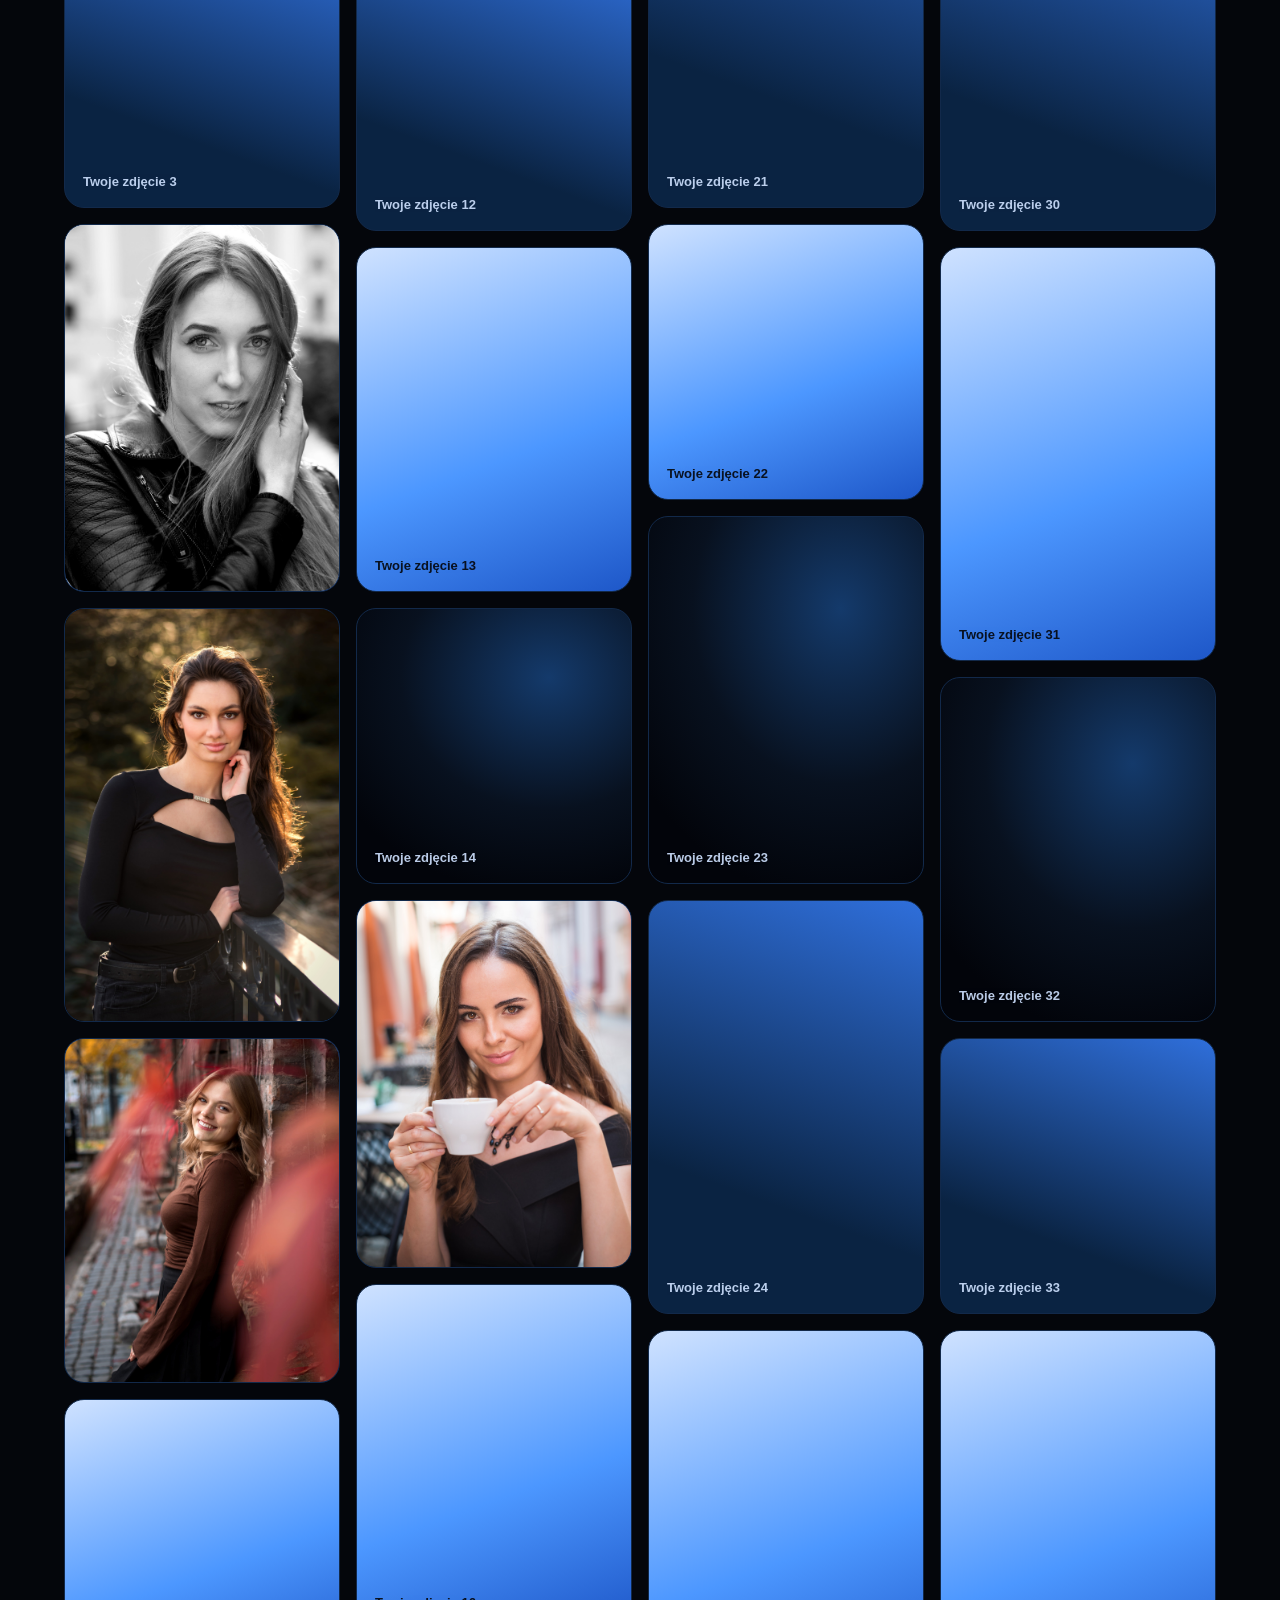
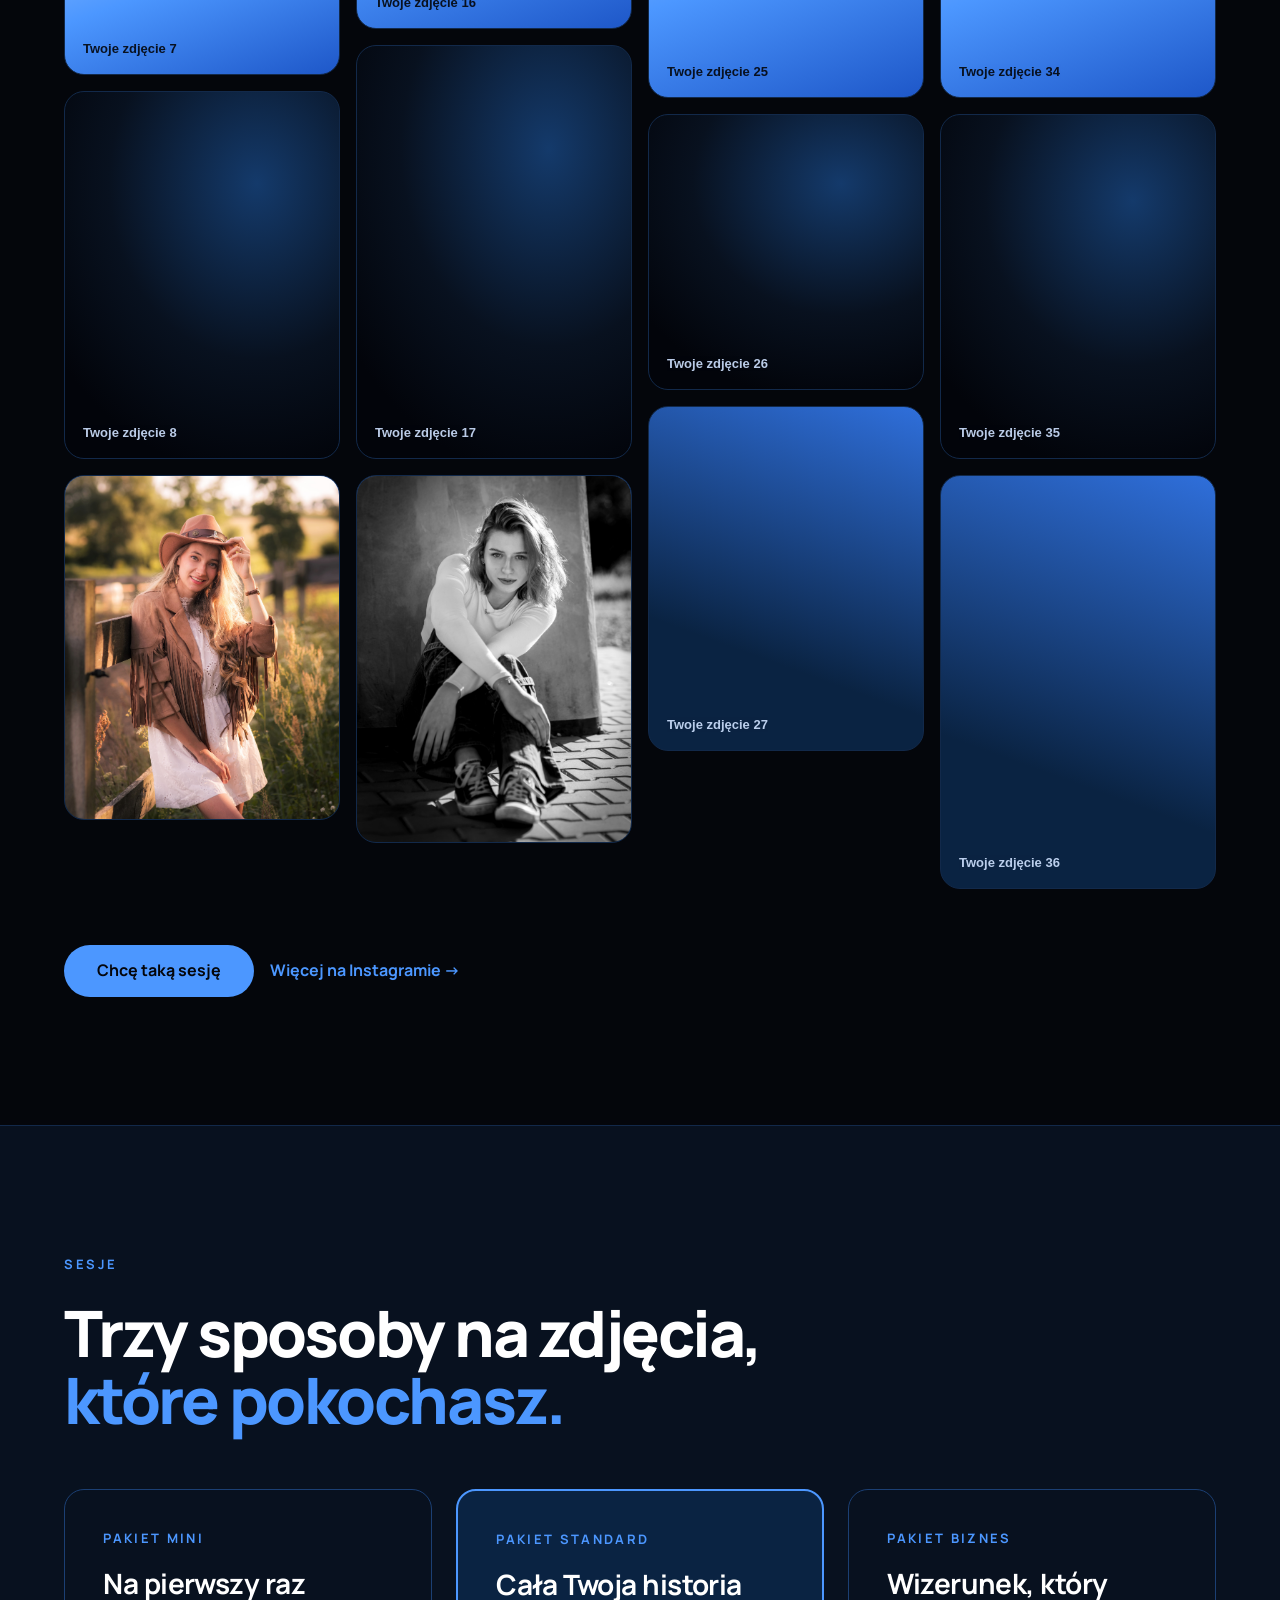
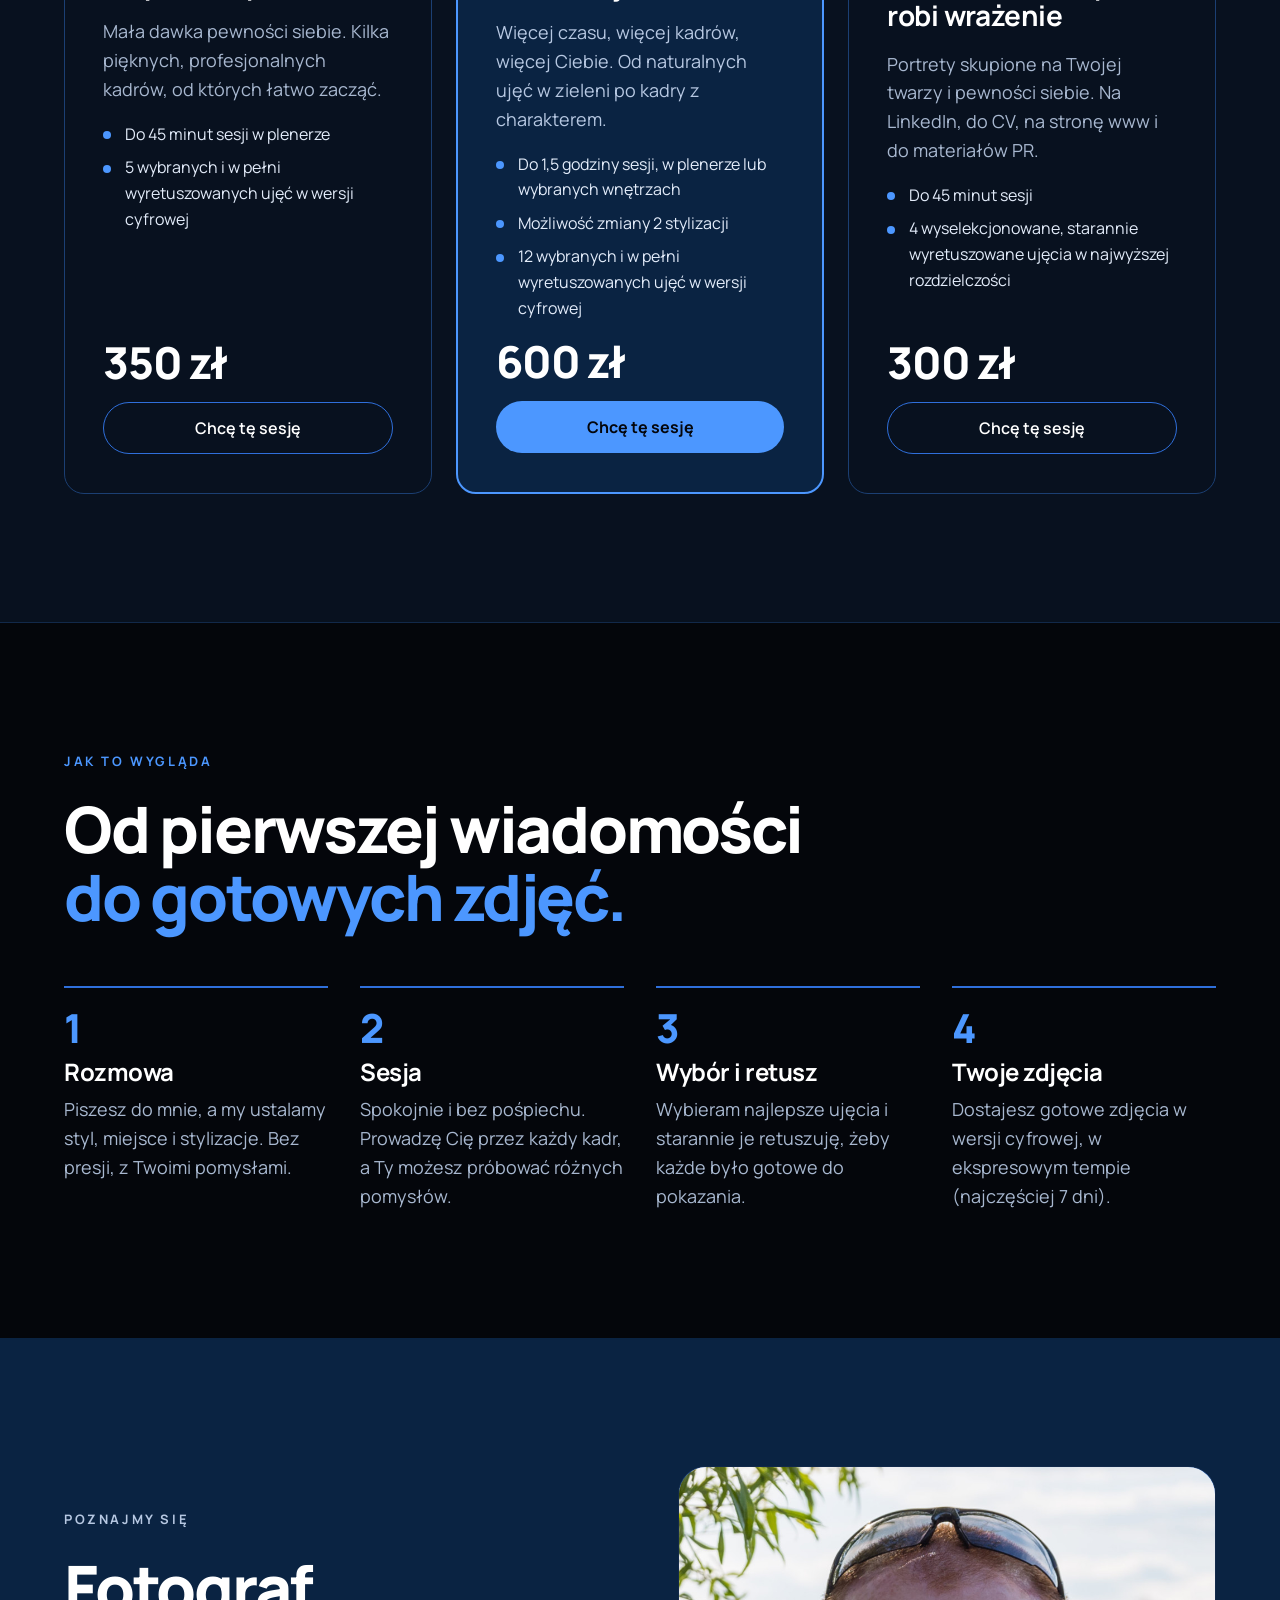
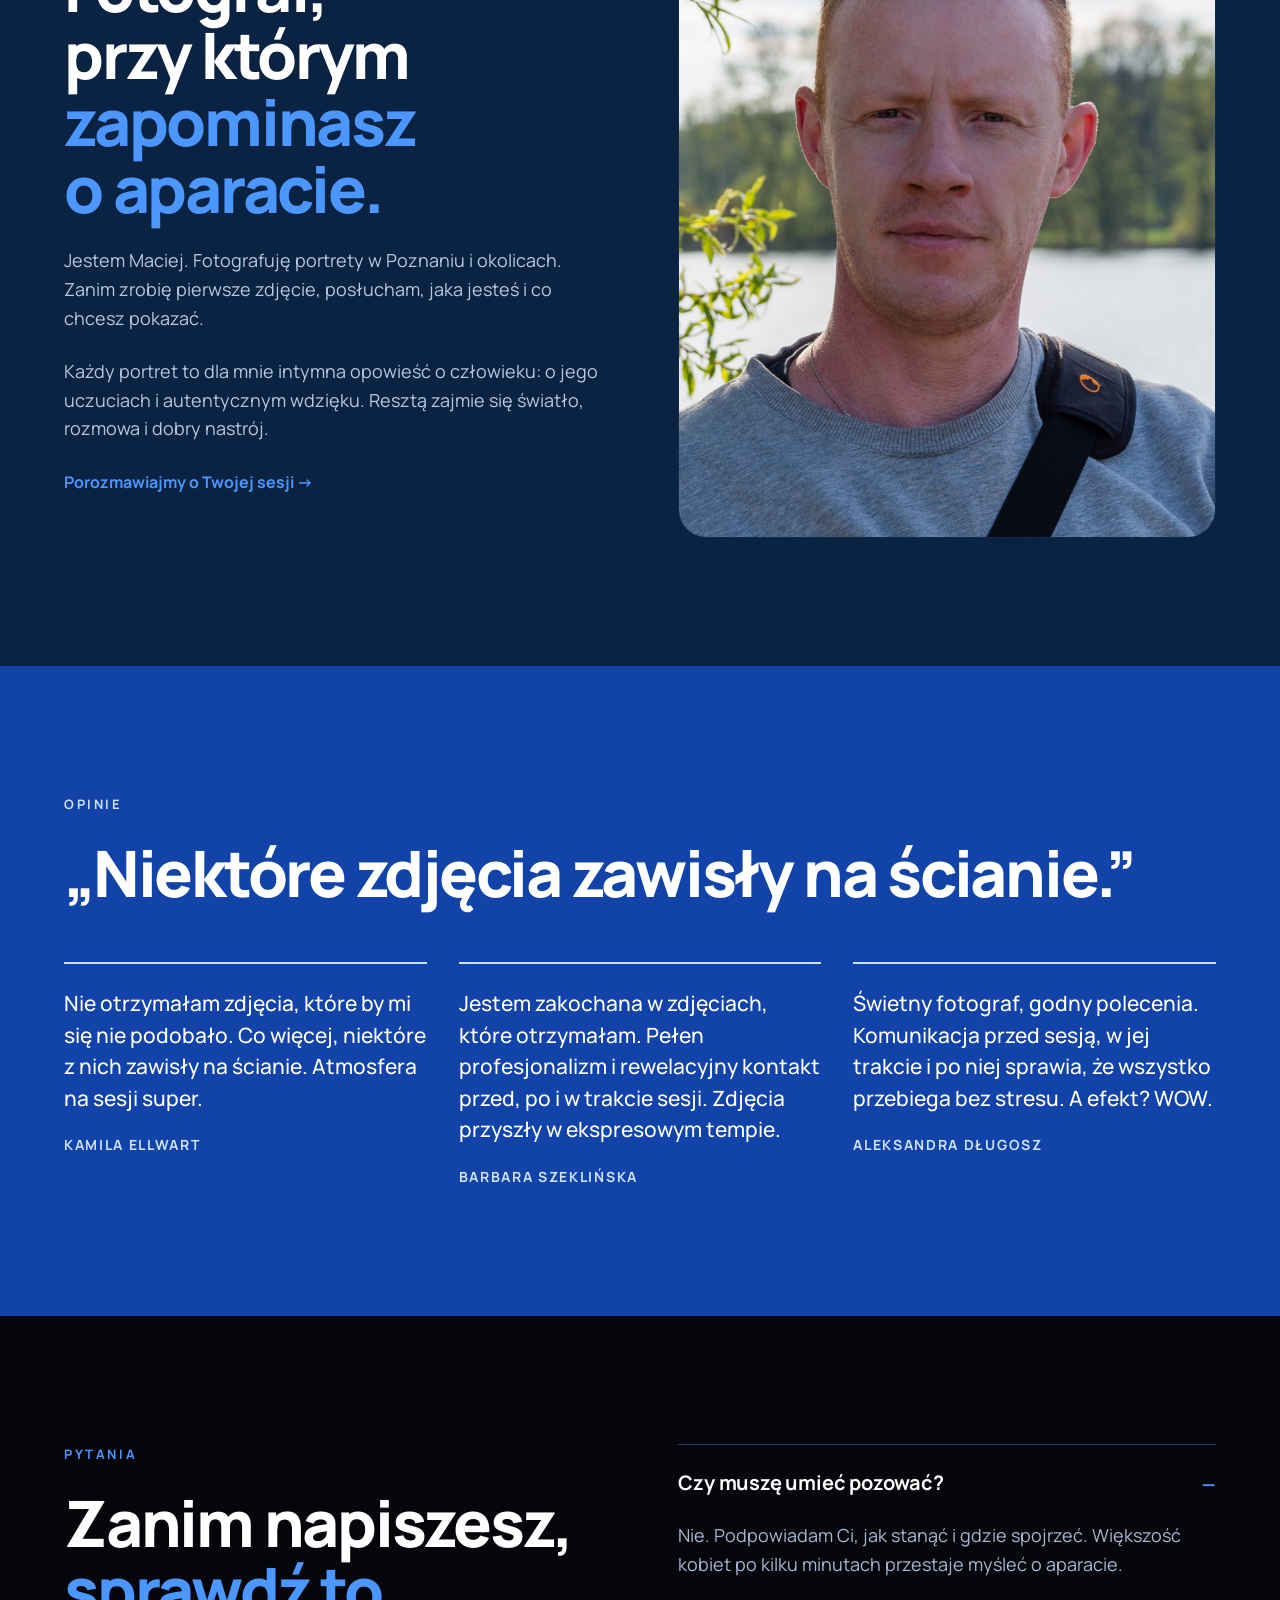
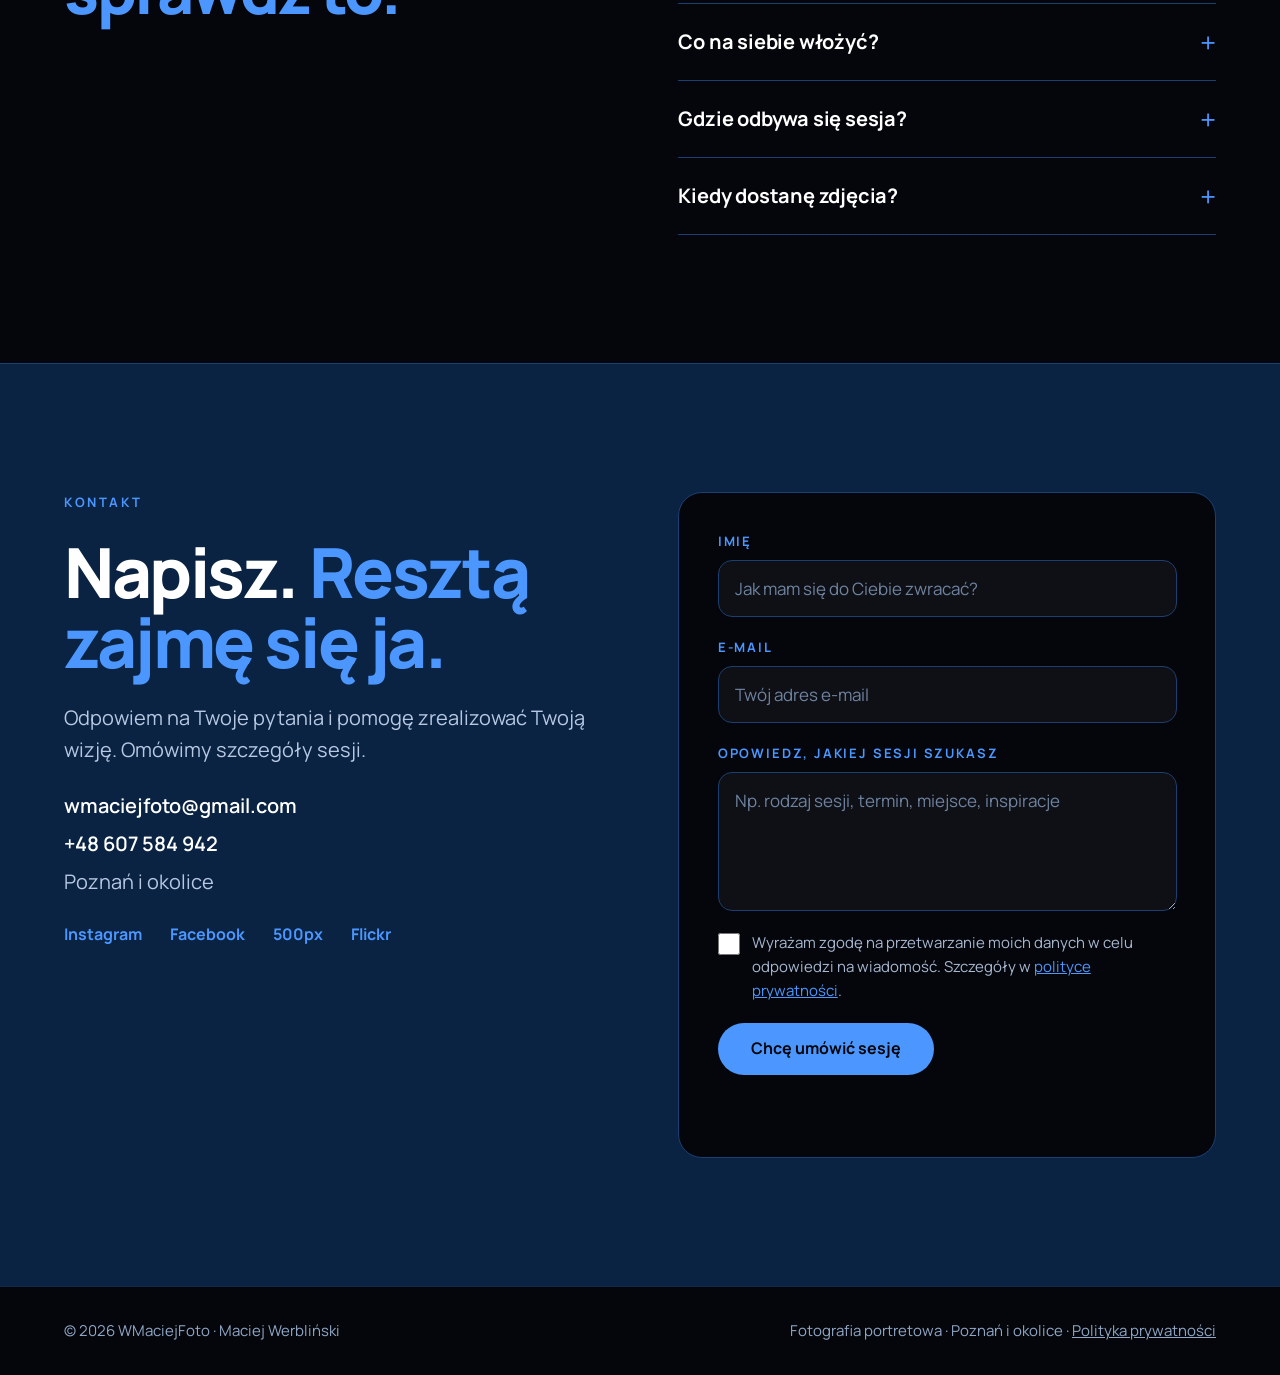
==== commit 3cfa7e62: "Update index.html" ====
--- a/index.html
+++ b/index.html
@@ -18,7 +18,7 @@
   <meta property="og:title" content="WMaciejFoto | Fotografia portretowa dla kobiet, Poznań">
   <meta property="og:description" content="Twój charakter. Moje spojrzenie. Bez pozowania i bez stresu, za to z kadrami, do których będziesz wracać.">
   <meta property="og:url" content="https://wmaciejfoto.pl/">
-  <meta property="og:image" content="https://github.com/wmaciejfoto-hub/moja-strona-www/blob/main/images/hero.jpg">
+  <meta property="og:image" content="https://raw.githubusercontent.com/wmaciejfoto-hub/moja-strona-www/main/images/hero.jpg">">
   <meta name="twitter:card" content="summary_large_image">
 
   <link rel="preconnect" href="https://fonts.googleapis.com">
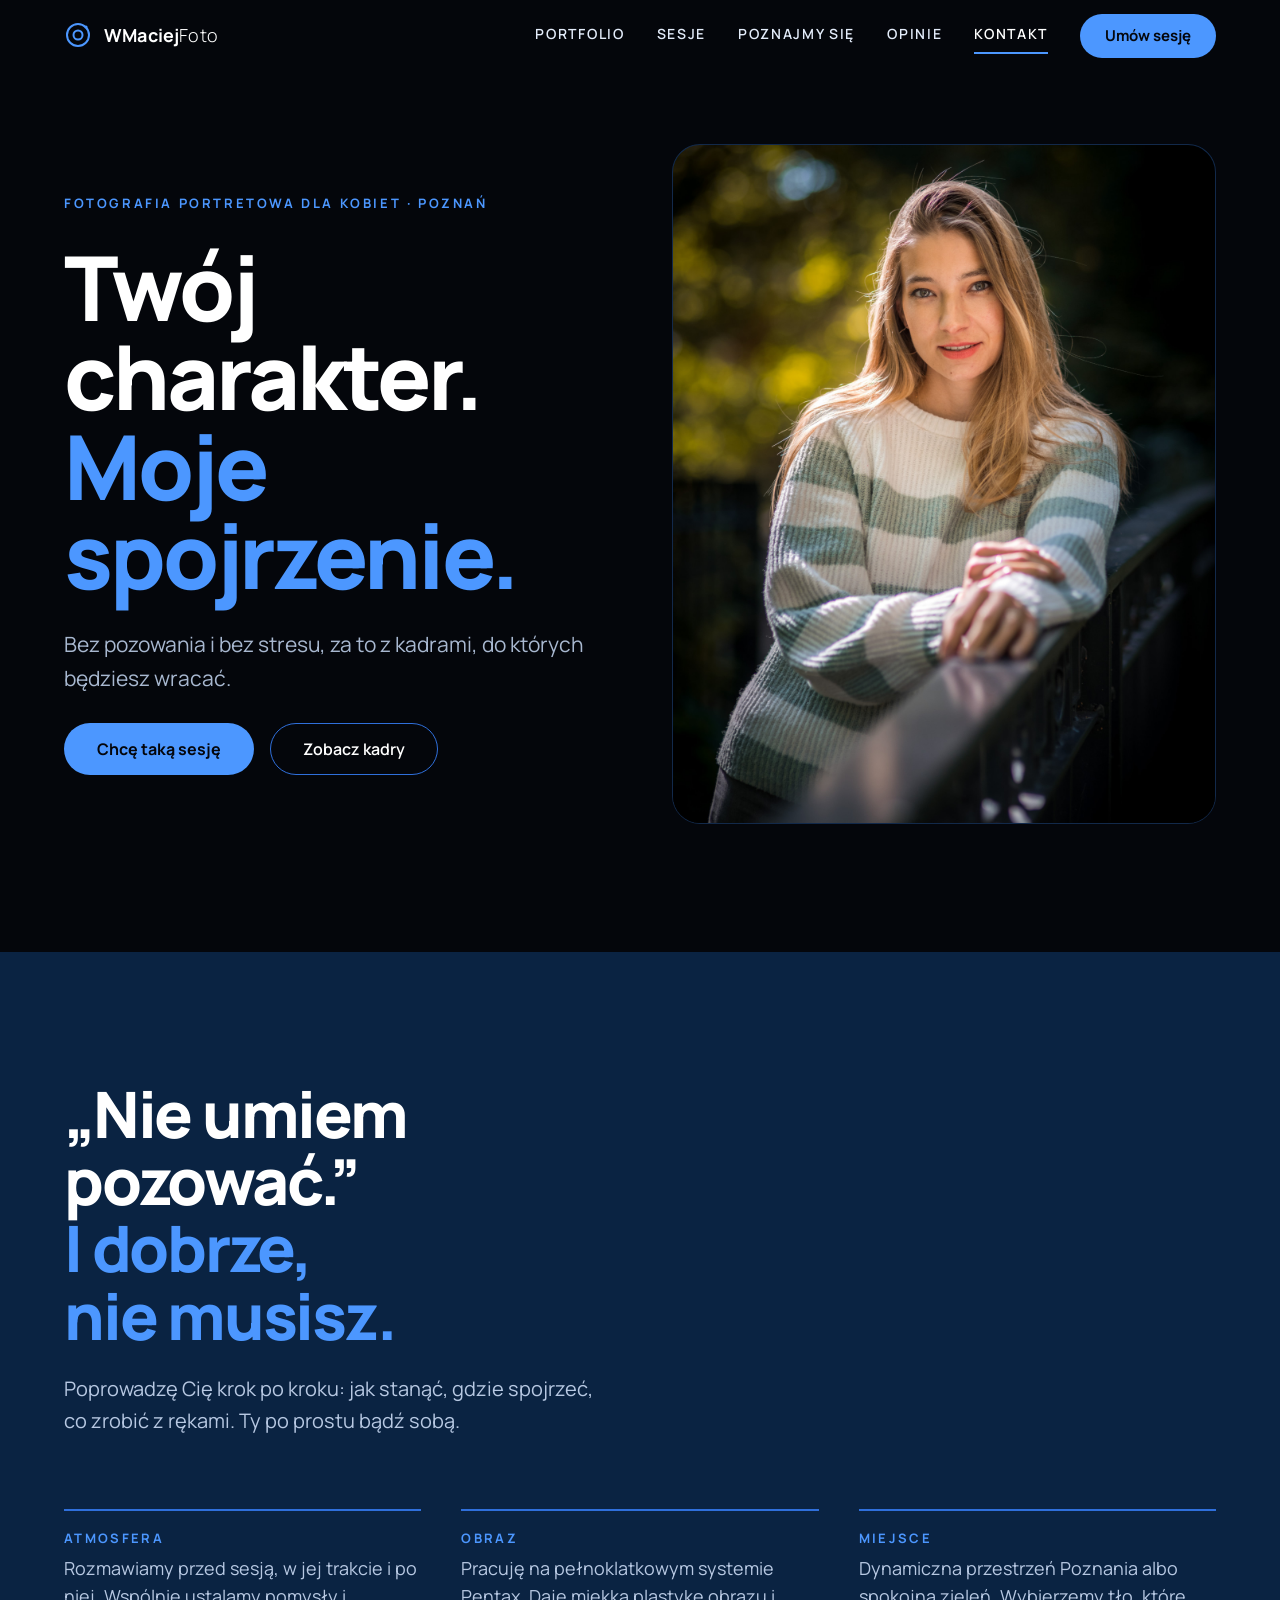
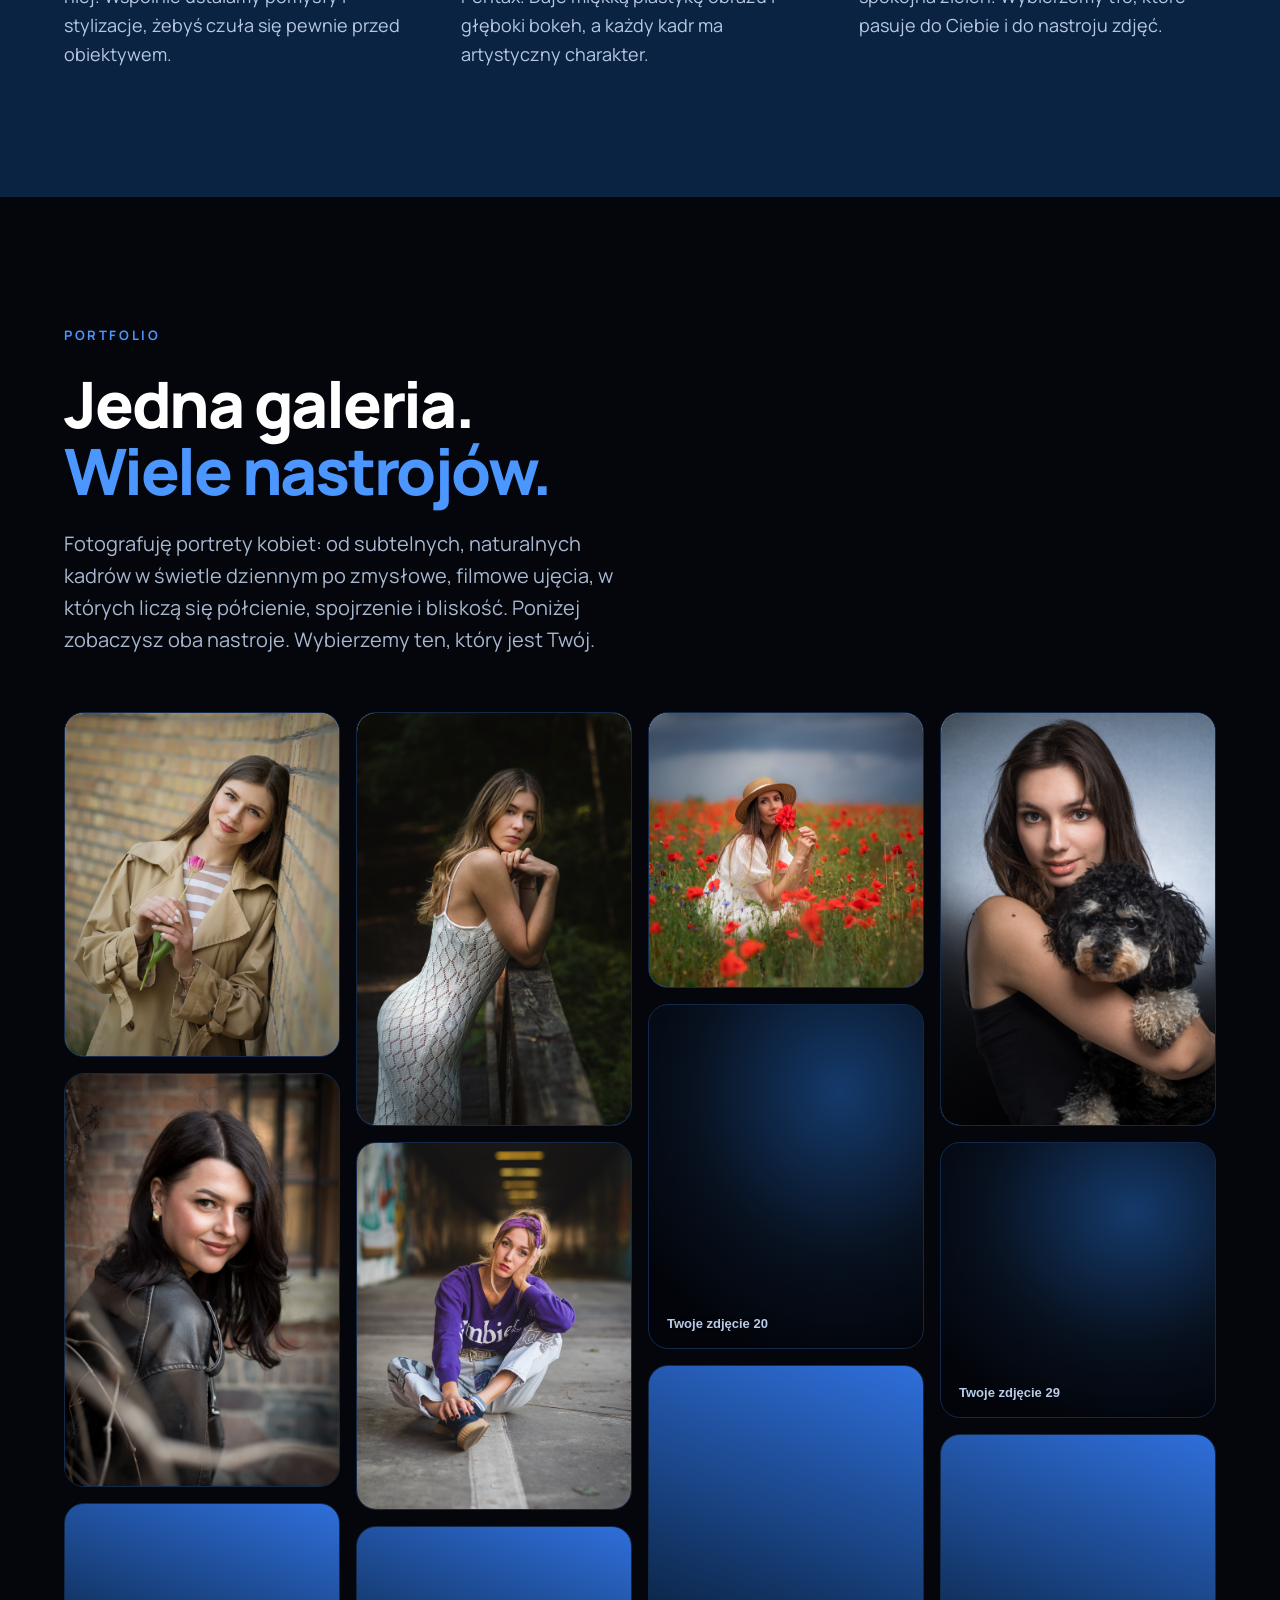
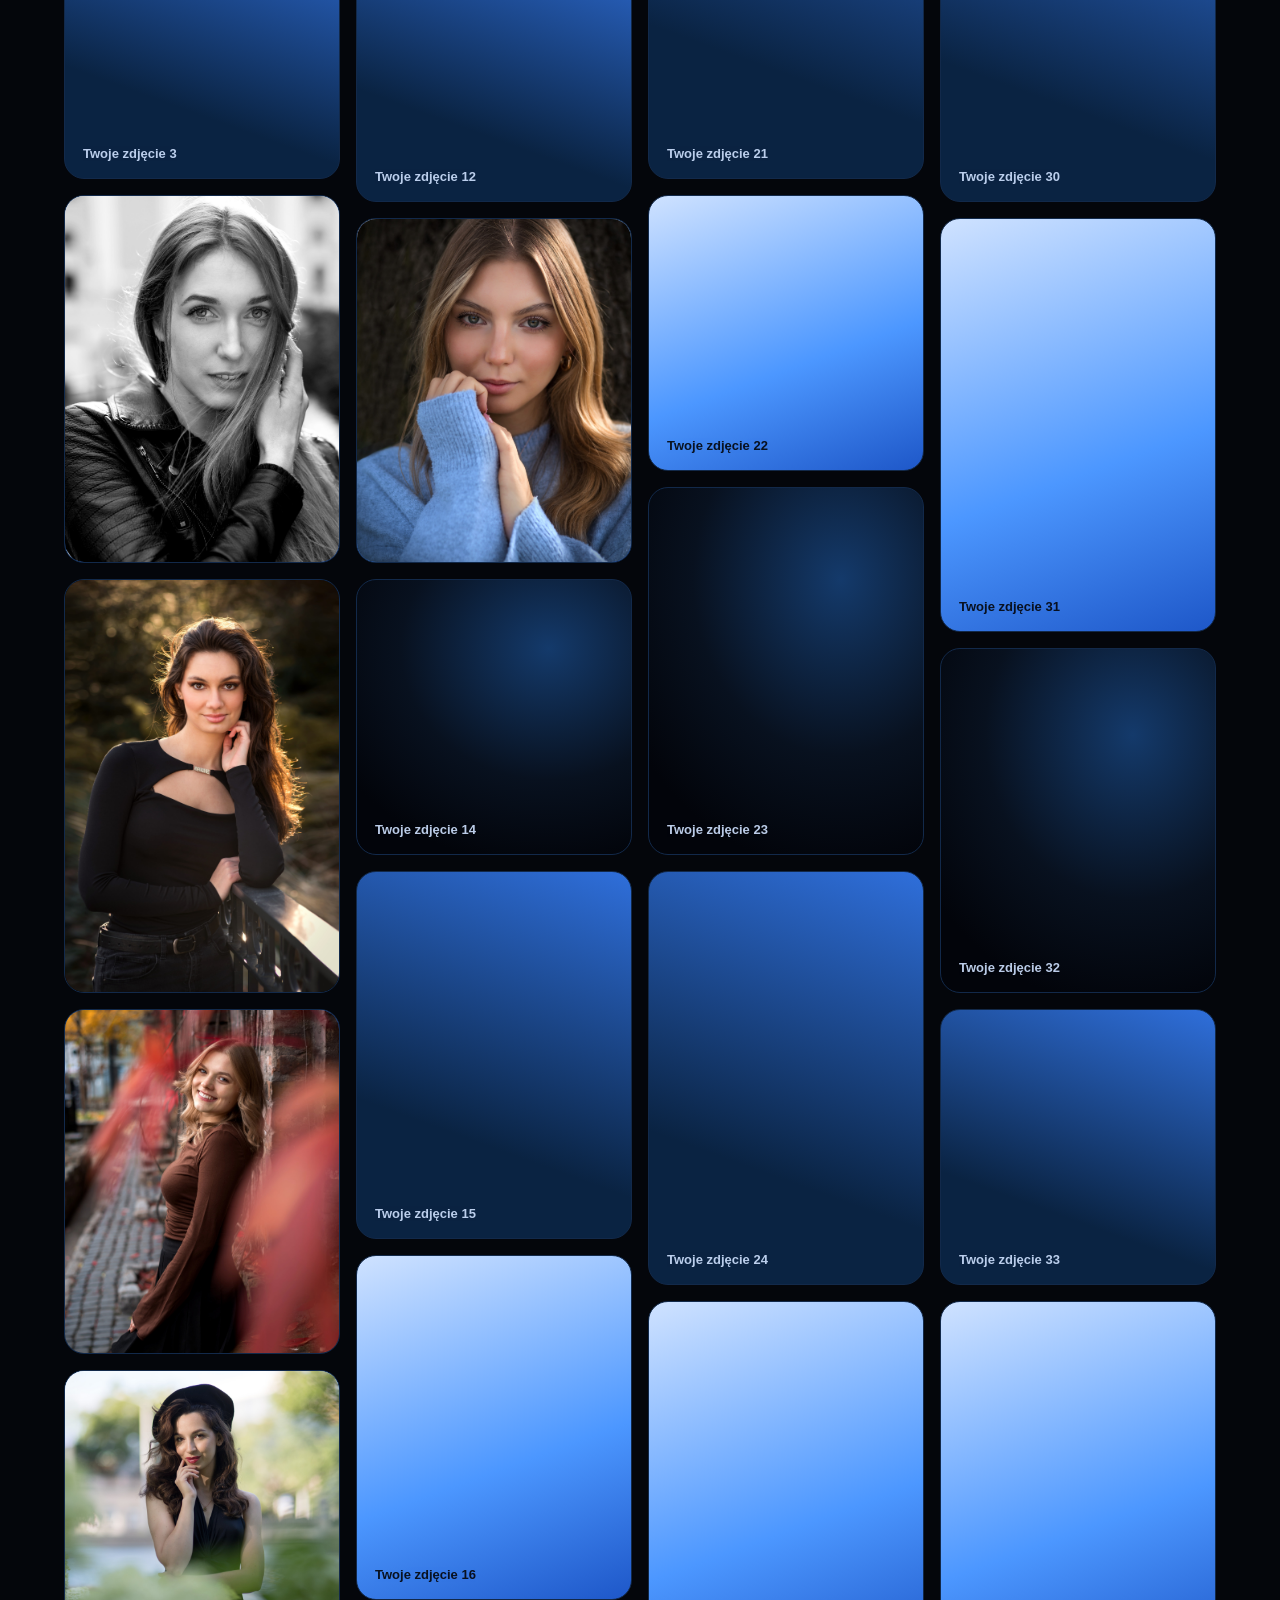
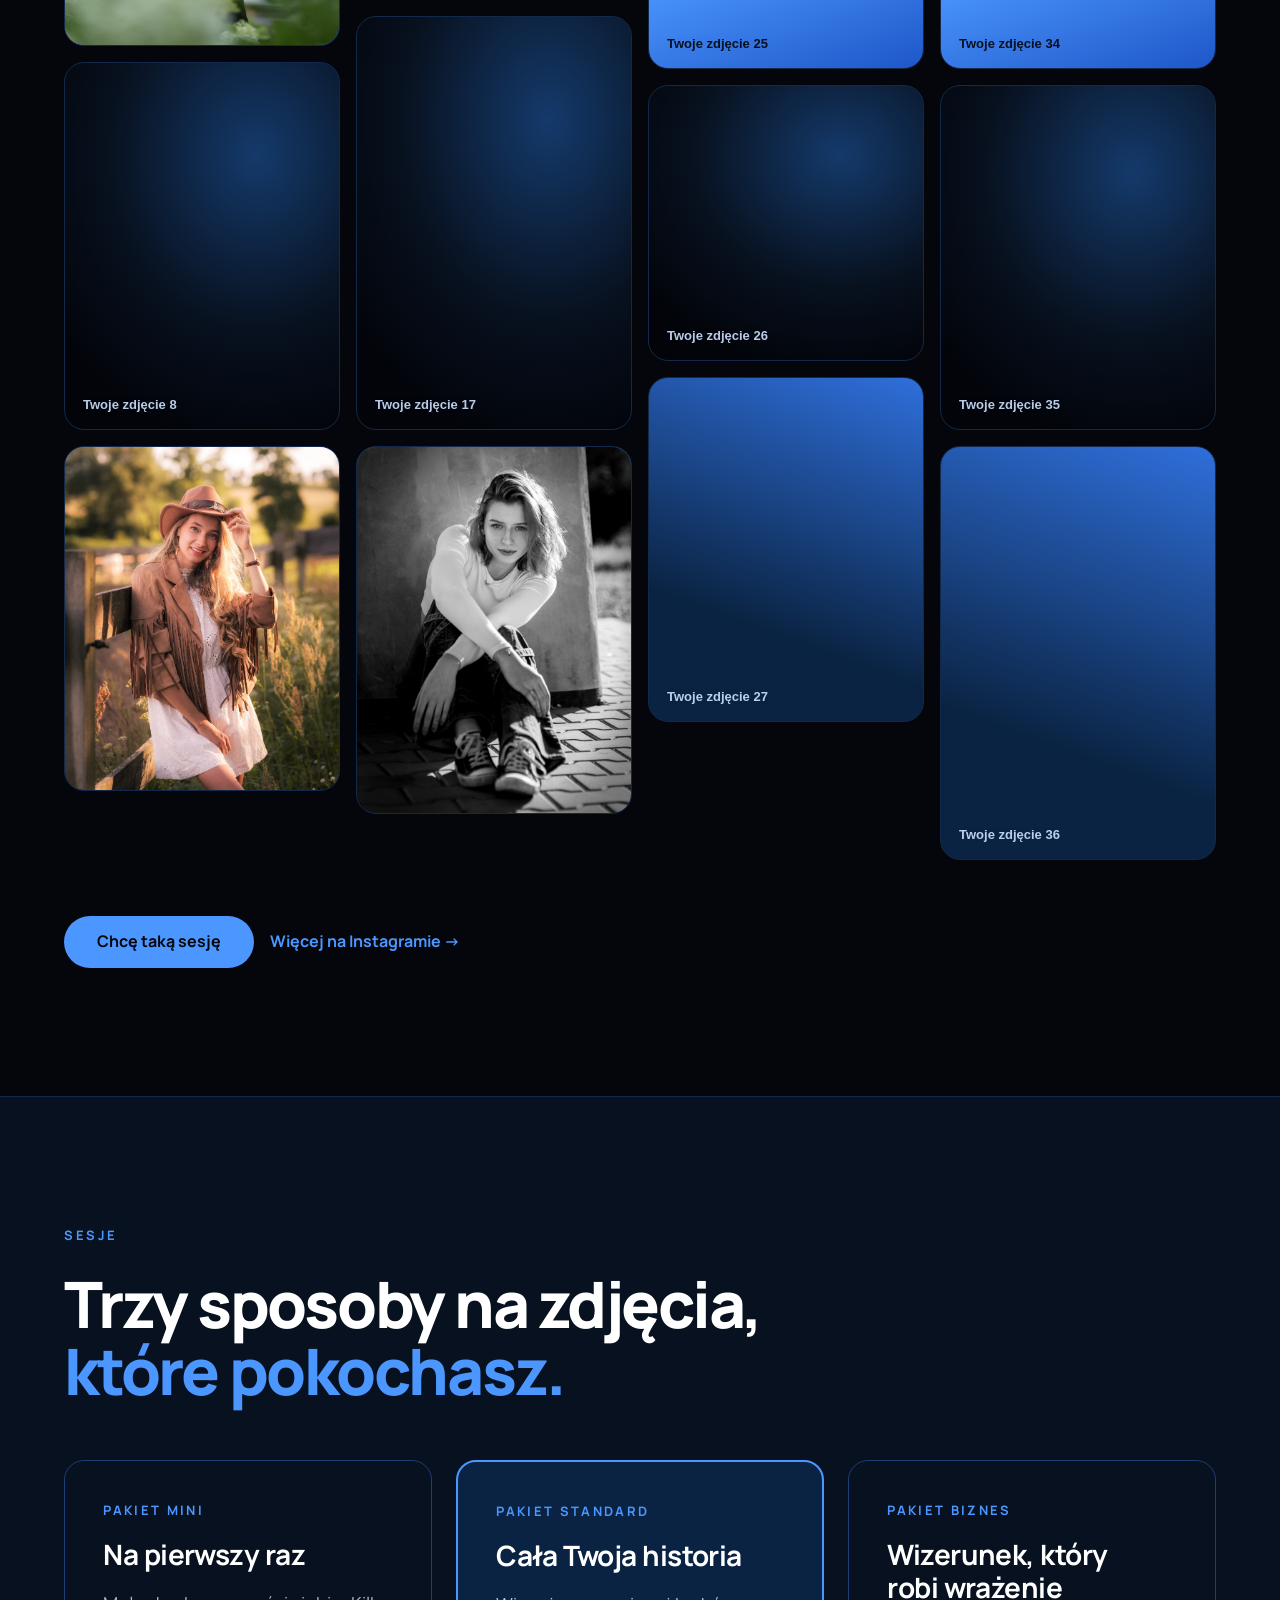
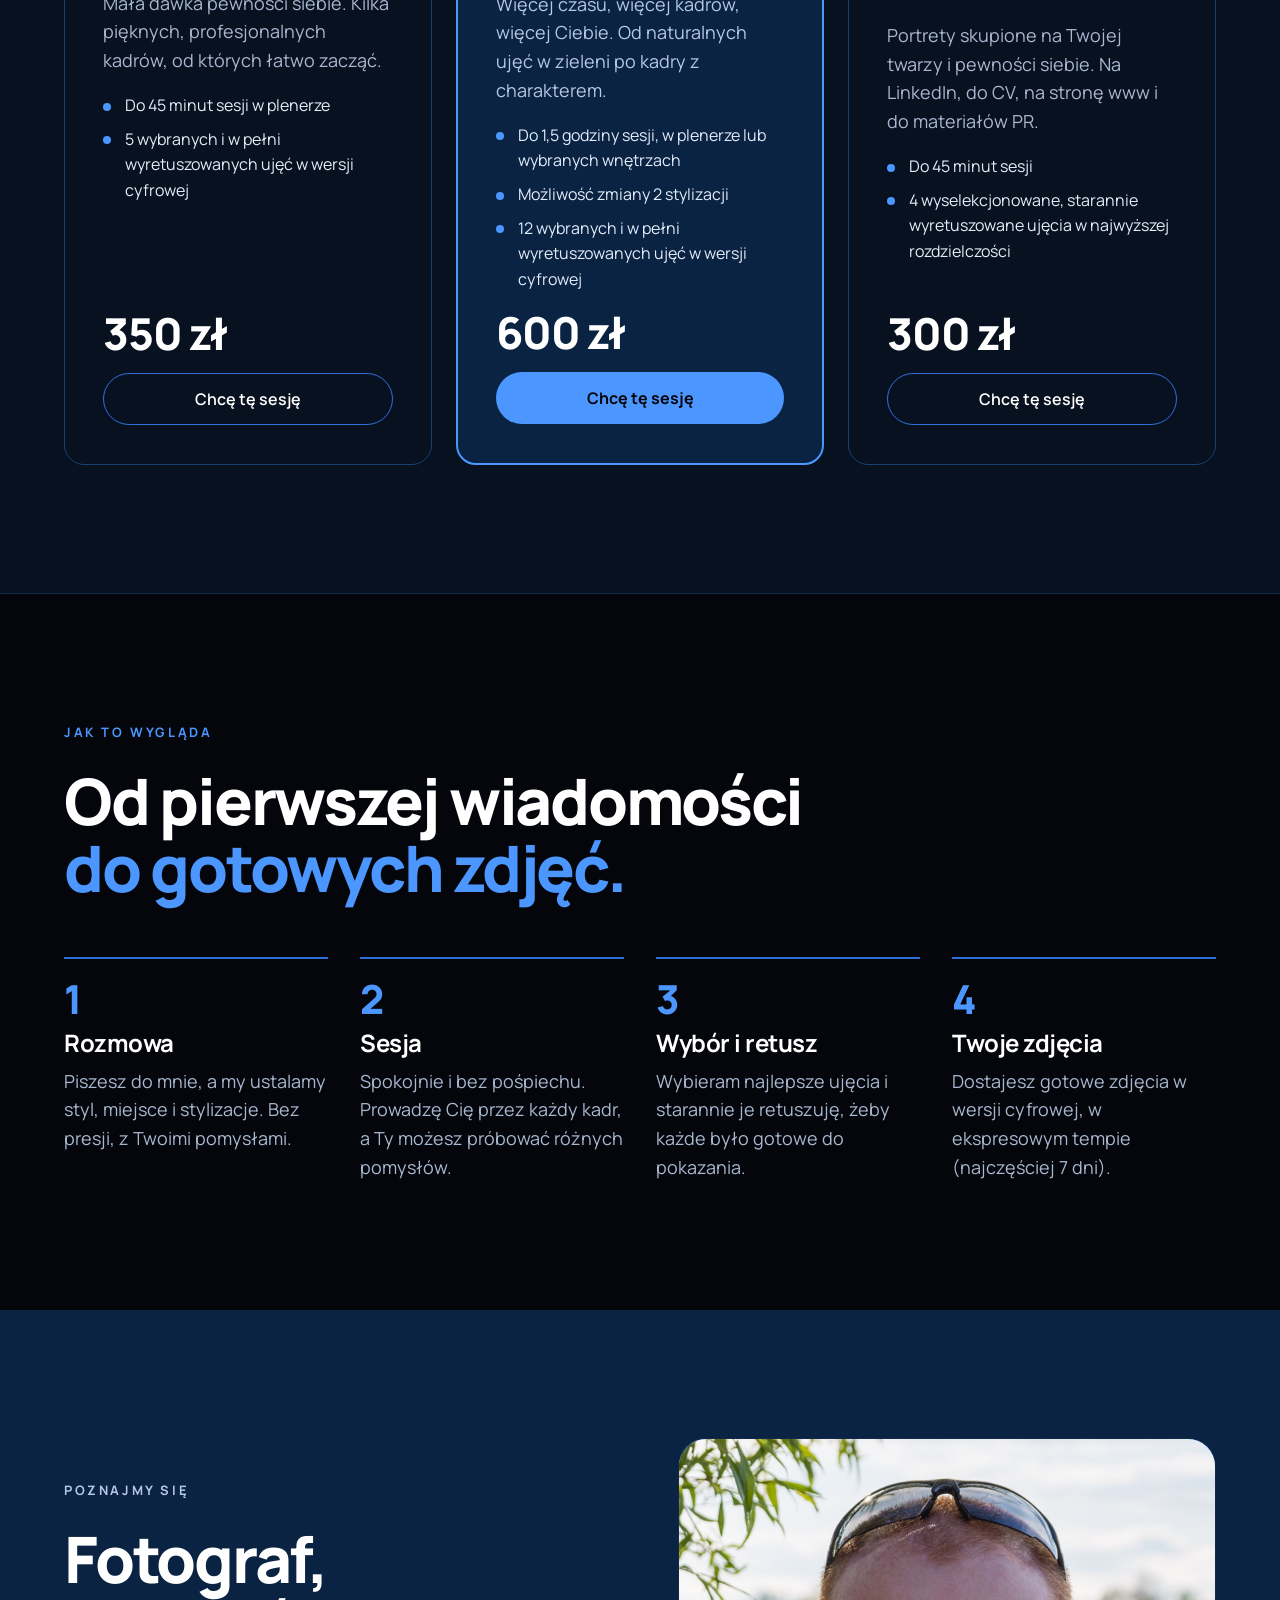
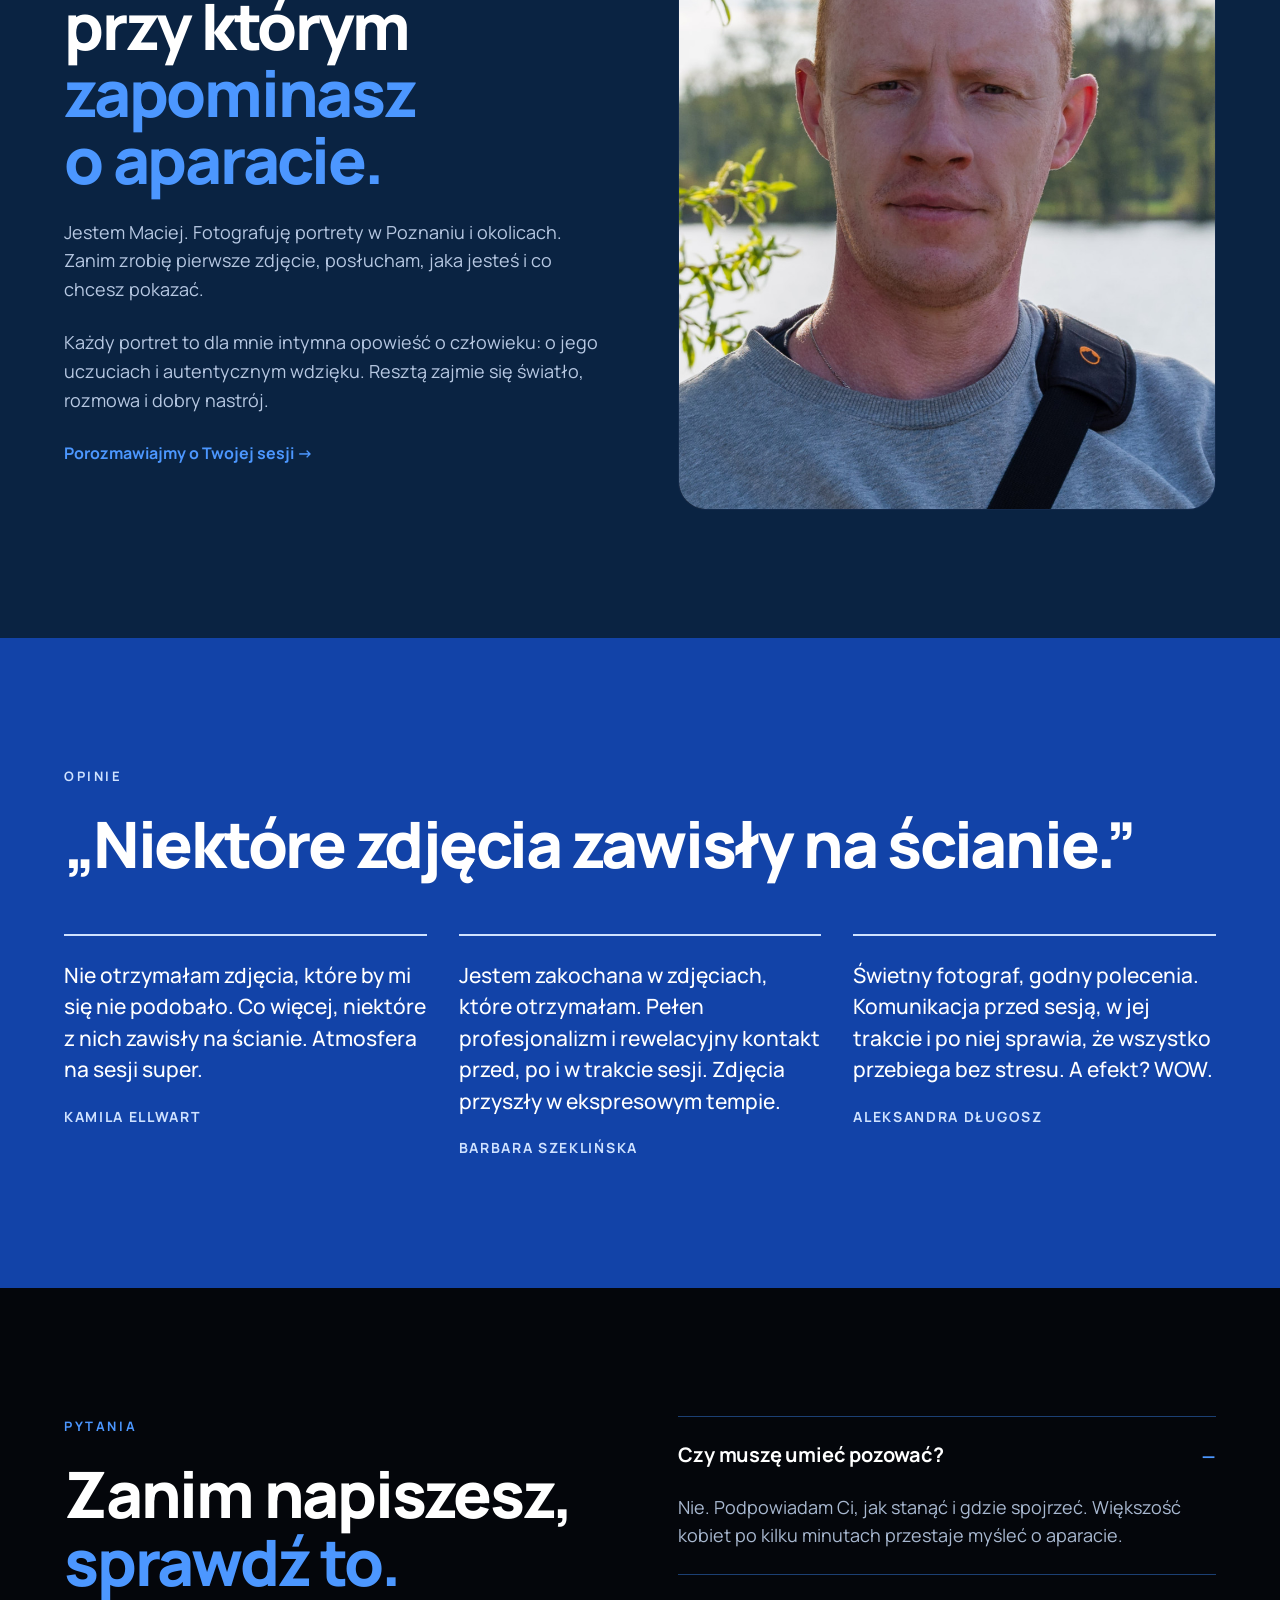
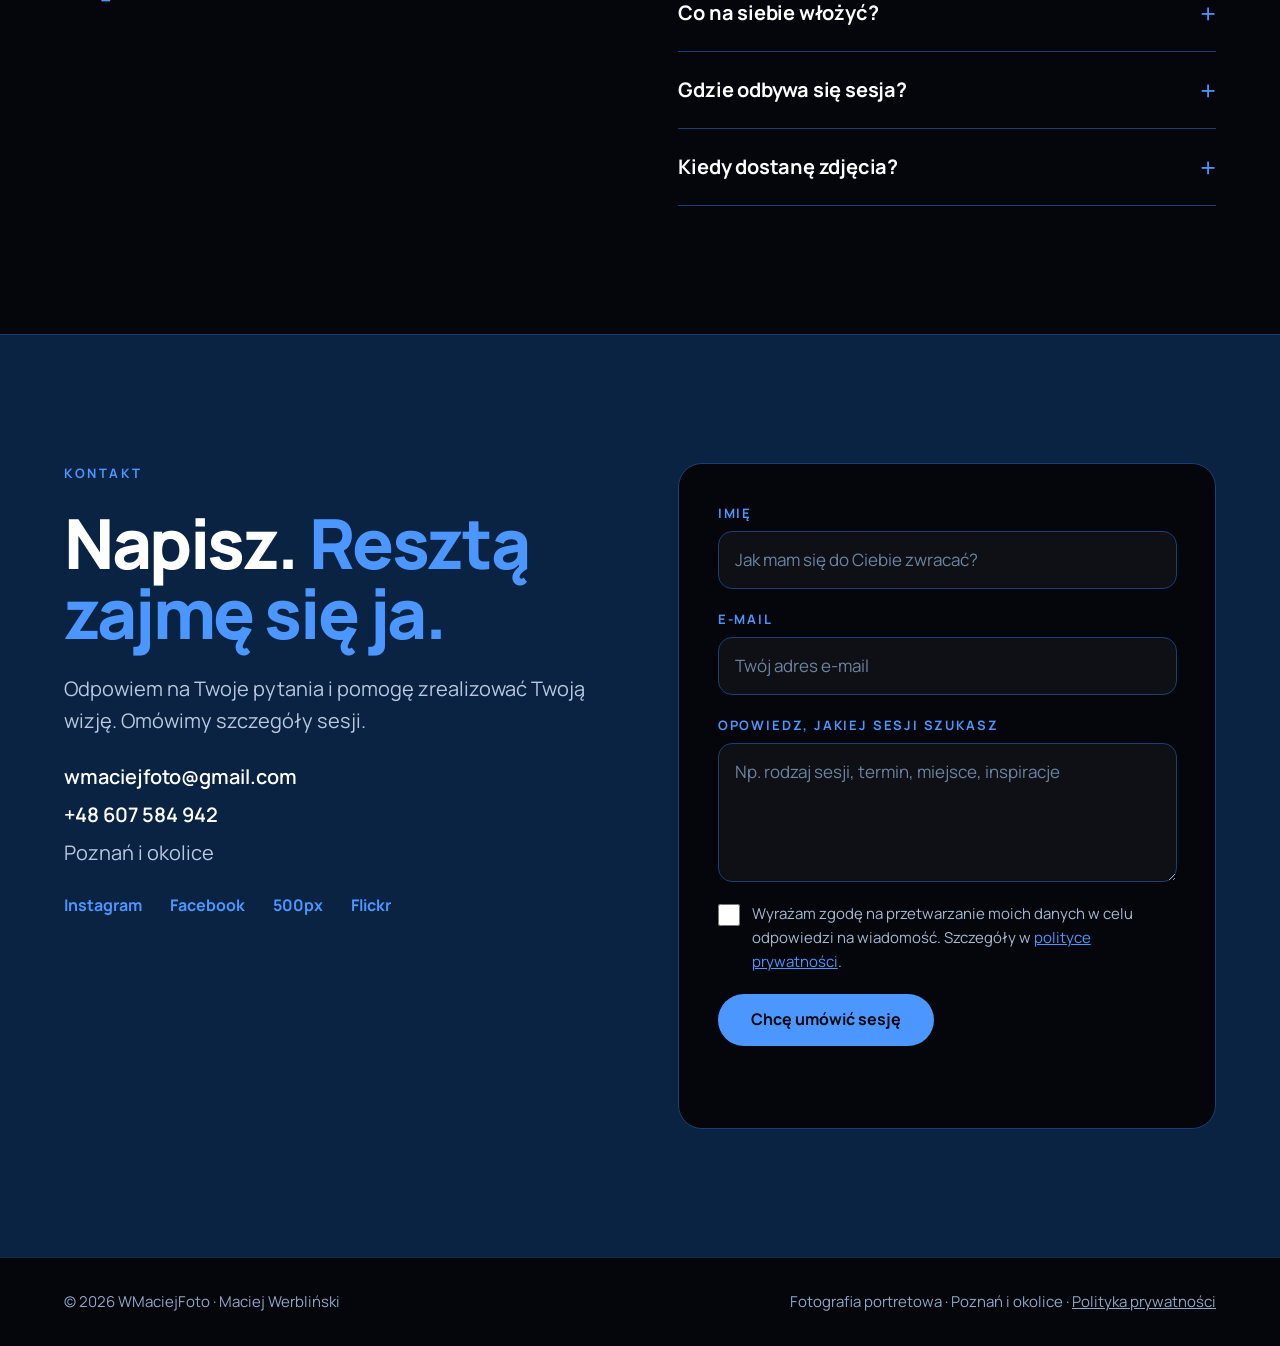
==== commit 4c4a7cb1: "Update index.html" ====
--- a/index.html
+++ b/index.html
@@ -18,7 +18,9 @@
   <meta property="og:title" content="WMaciejFoto | Fotografia portretowa dla kobiet, Poznań">
   <meta property="og:description" content="Twój charakter. Moje spojrzenie. Bez pozowania i bez stresu, za to z kadrami, do których będziesz wracać.">
   <meta property="og:url" content="https://wmaciejfoto.pl/">
-  <meta property="og:image" content="https://raw.githubusercontent.com/wmaciejfoto-hub/moja-strona-www/main/images/hero.jpg">">
+  <meta property="og:image" content="https://raw.githubusercontent.com/wmaciejfoto-hub/moja-strona-www/main/images/hero.jpg">
+<meta property="og:image:width" content="1200">
+<meta property="og:image:height" content="630">
   <meta name="twitter:card" content="summary_large_image">
 
   <link rel="preconnect" href="https://fonts.googleapis.com">
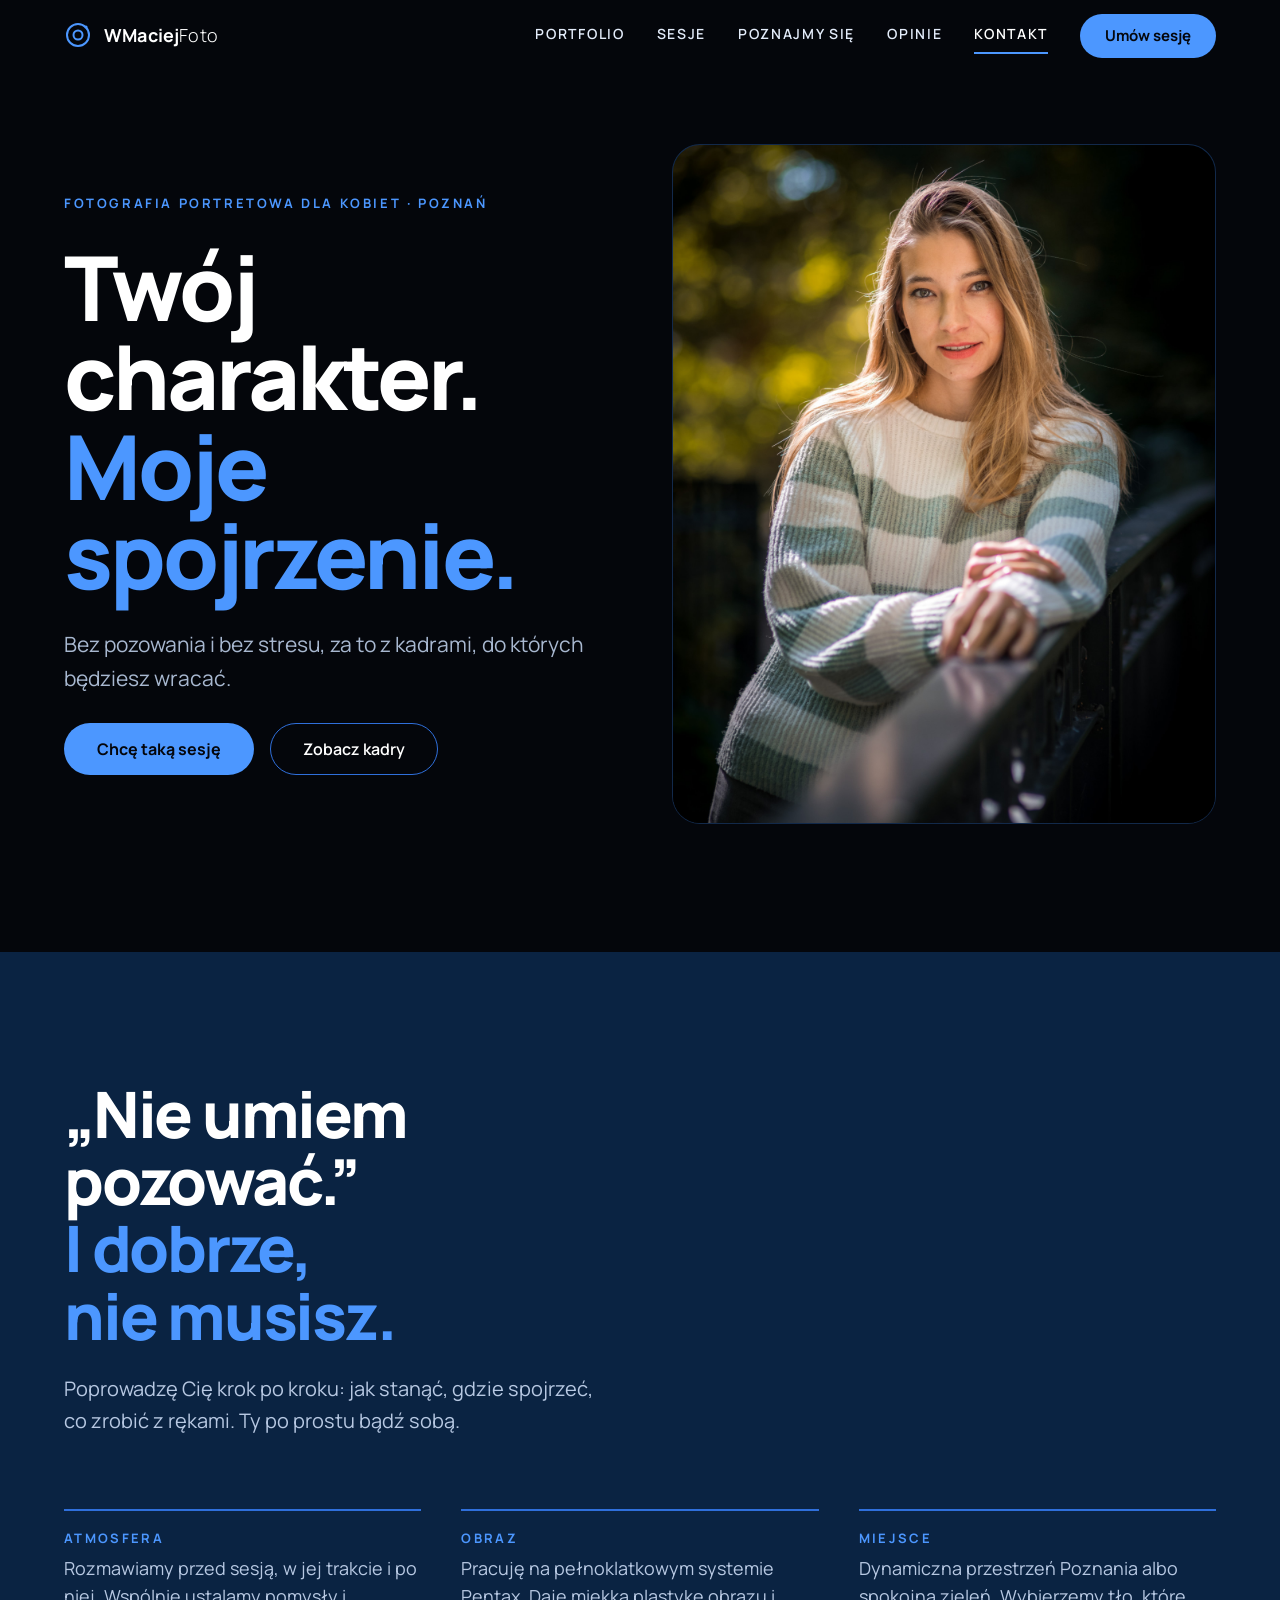
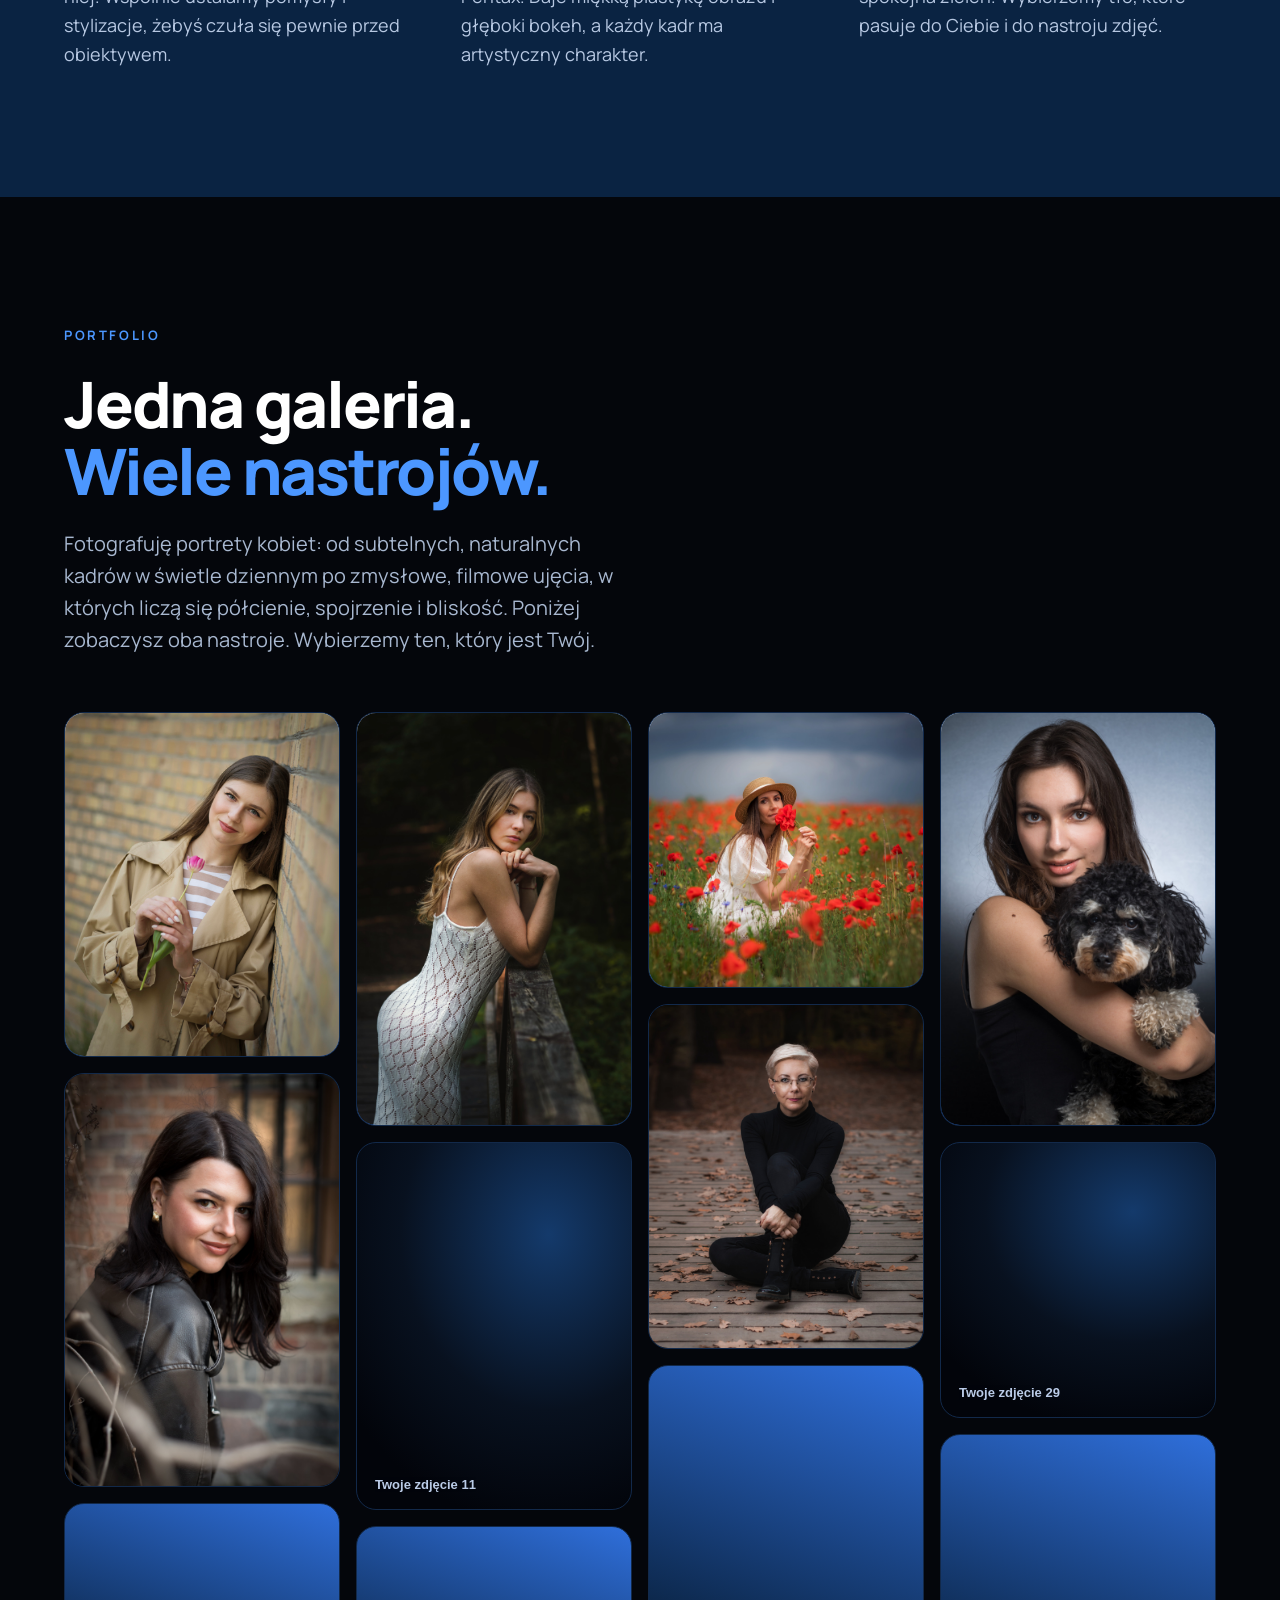
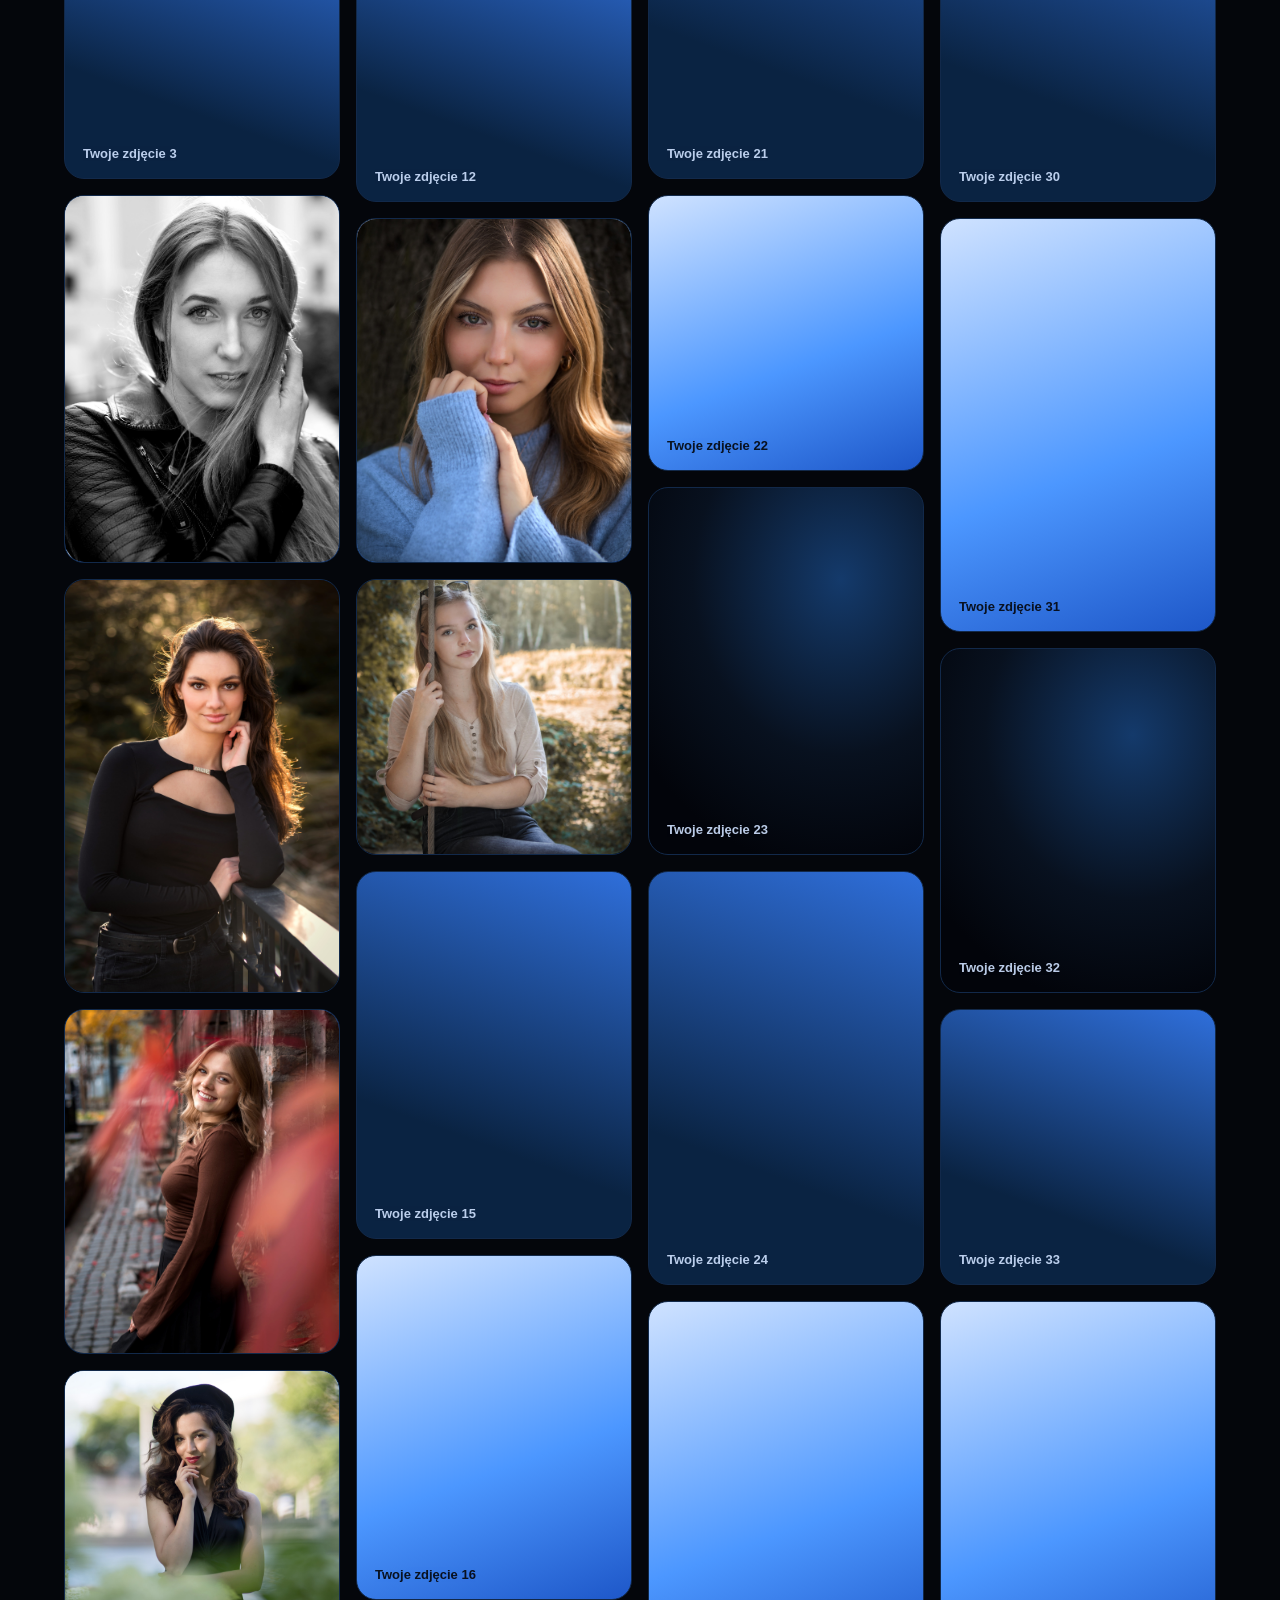
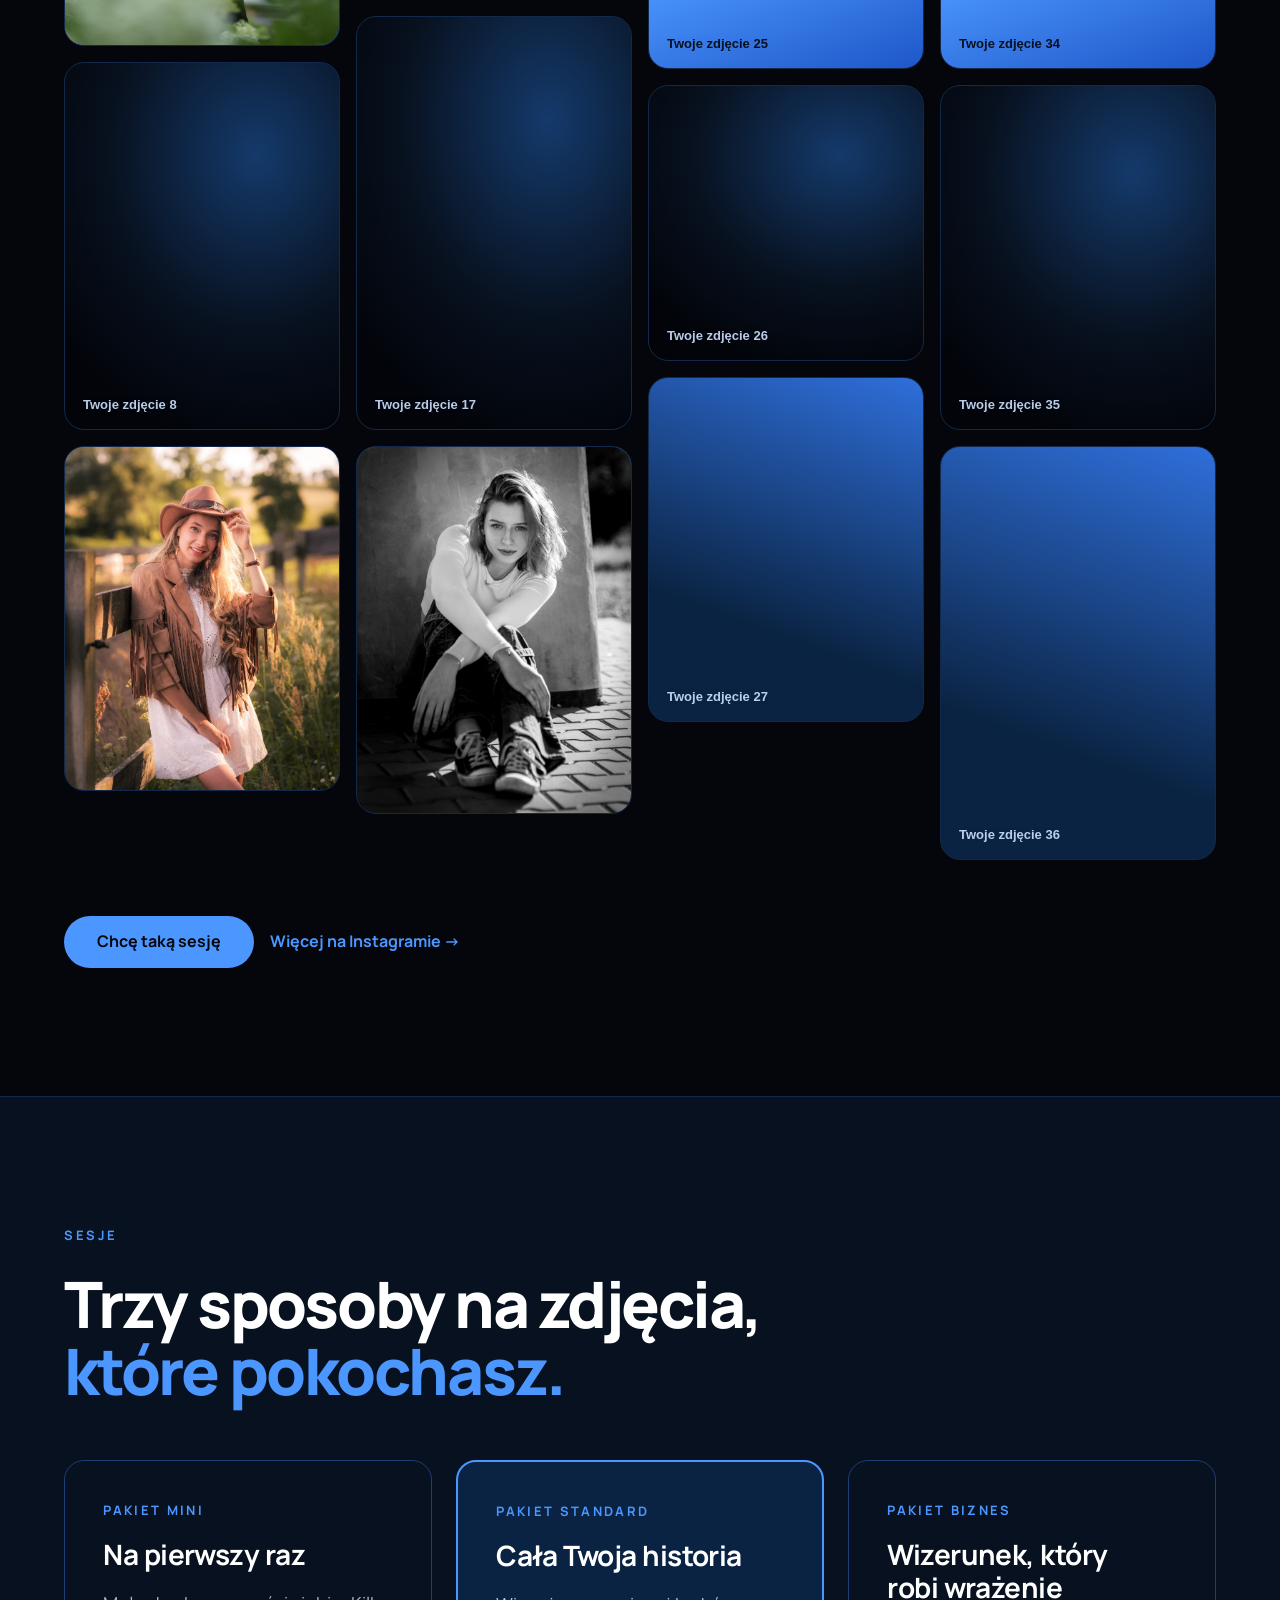
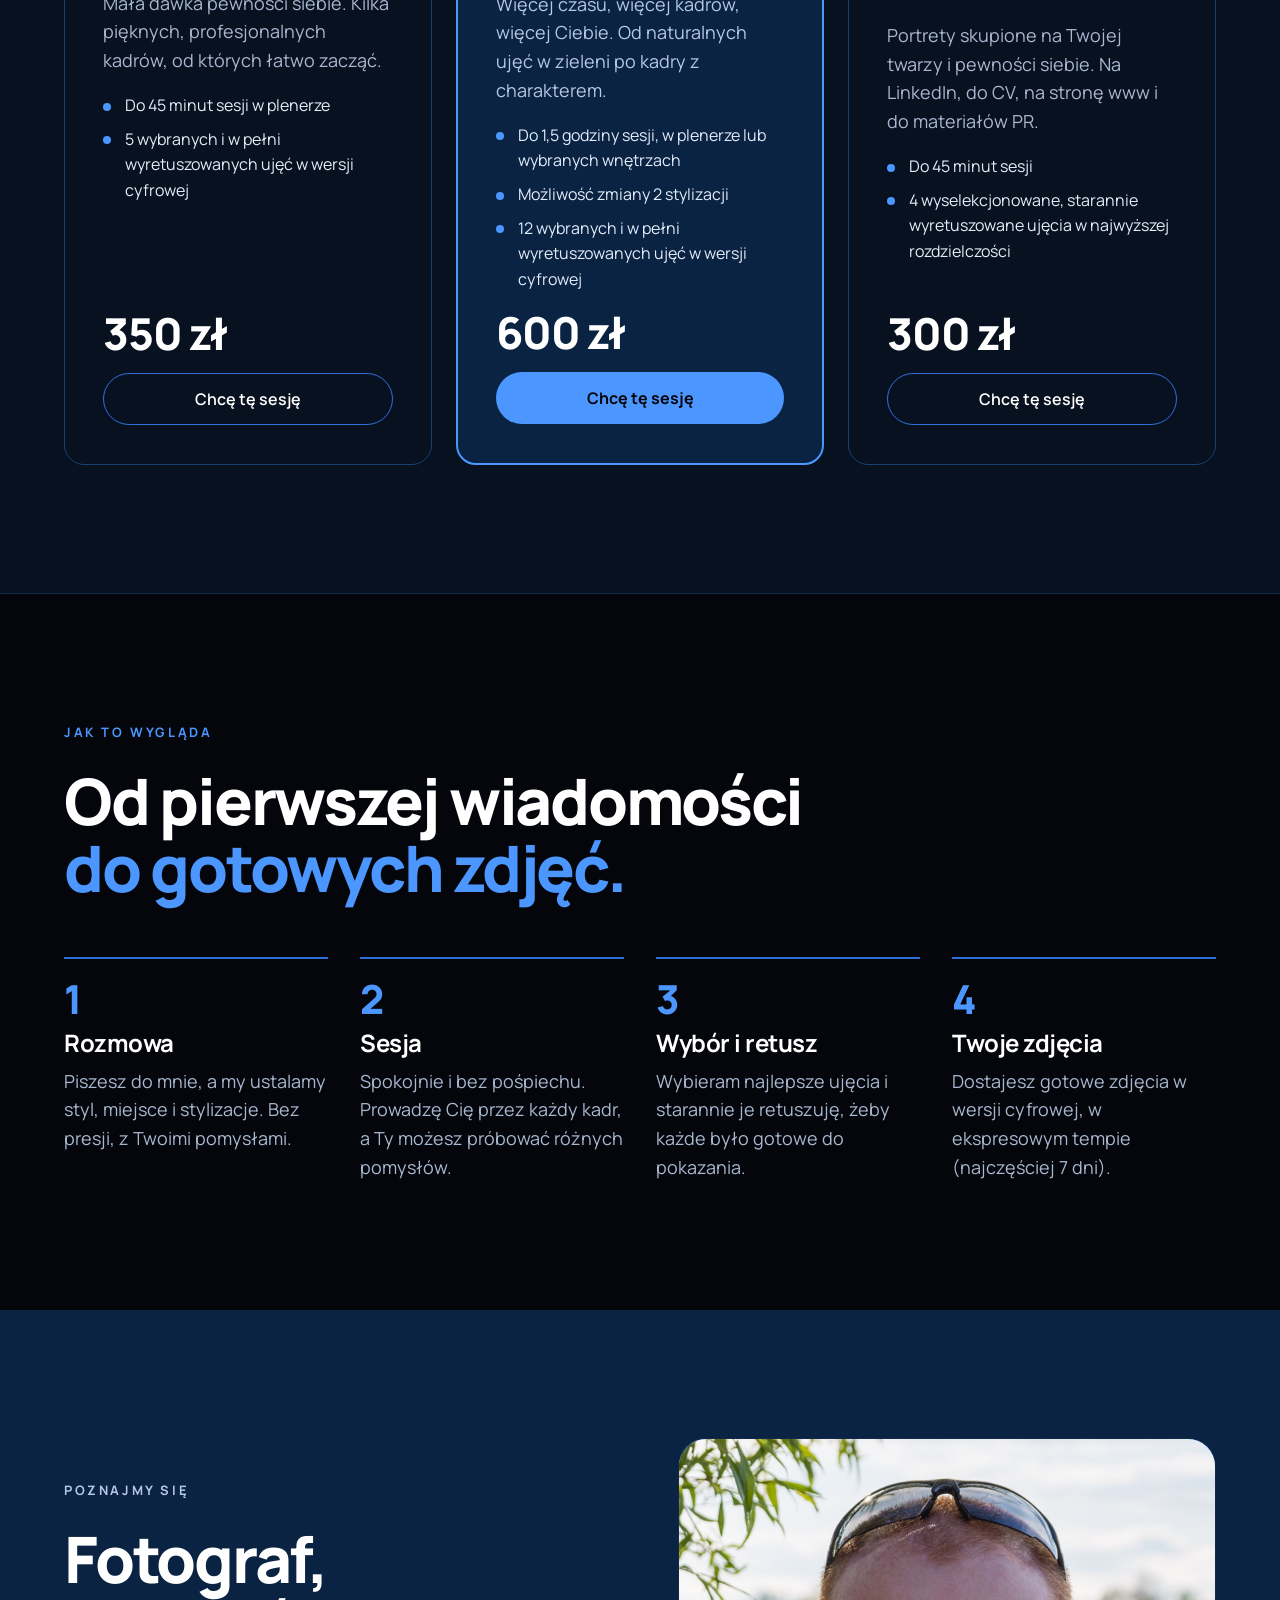
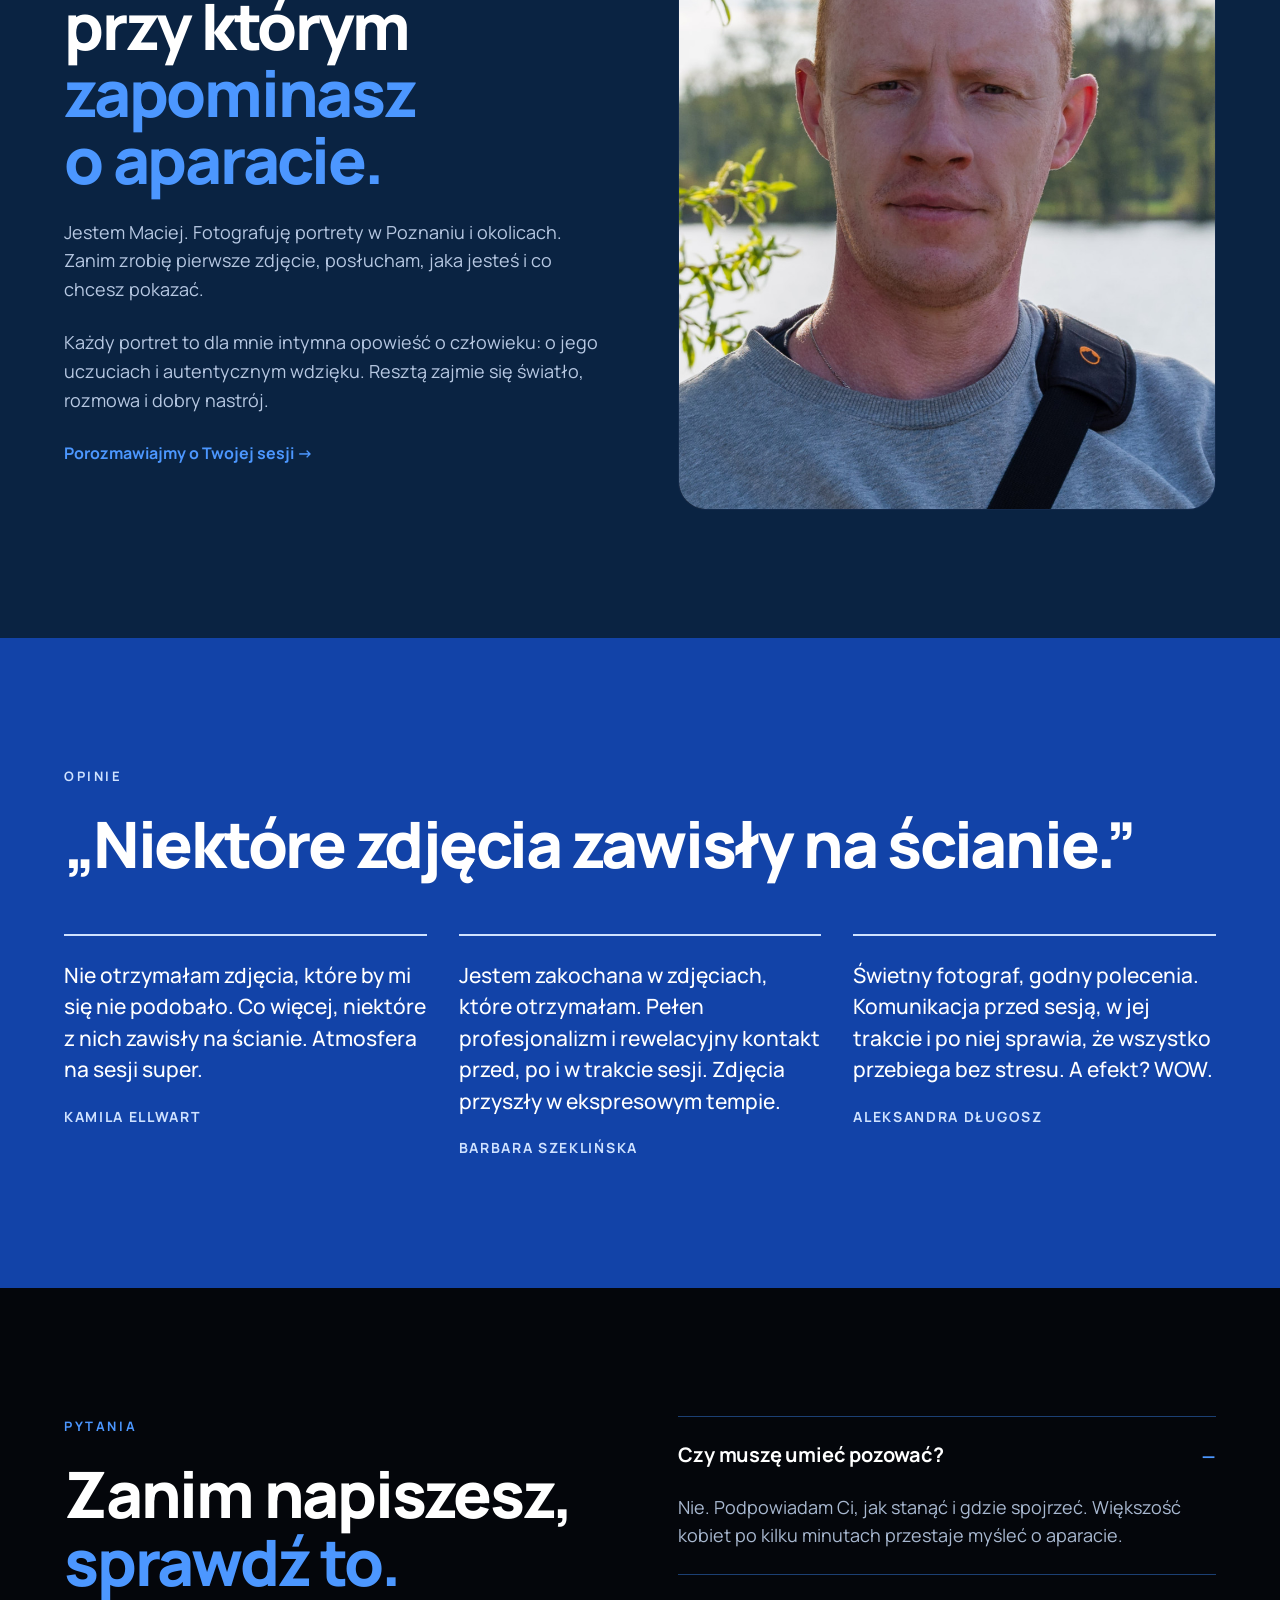
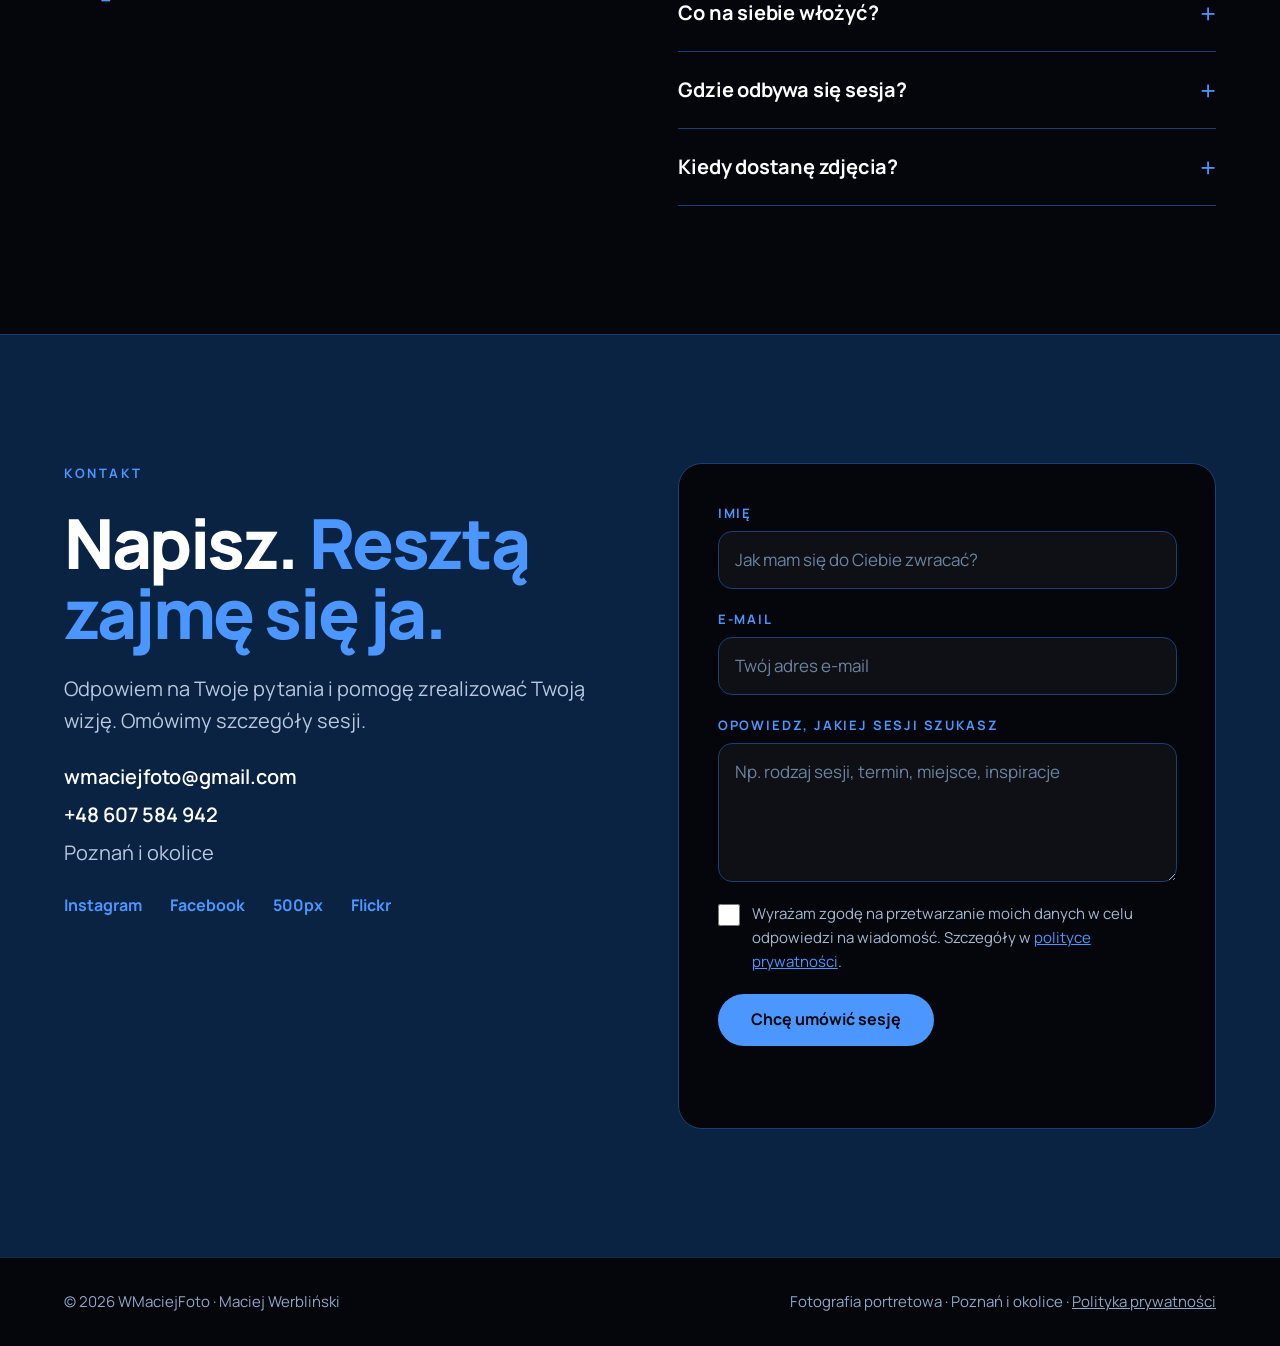
==== commit 0af4c5b0: "Update index.html" ====
--- a/index.html
+++ b/index.html
@@ -11,7 +11,7 @@
   <link rel="icon" href="favicon.svg" type="image/svg+xml">
 
   <!-- EDYTUJ PO PUBLIKACJI: zamień TWOJA-DOMENA.pl na prawdziwy adres strony (tu i w danych strukturalnych niżej) -->
-  <link rel="canonical" href="https://TWOJA-DOMENA.pl/">
+  <link rel="canonical" href="https://wmaciejfoto.pl/">
   <meta property="og:type" content="website">
   <meta property="og:locale" content="pl_PL">
   <meta property="og:site_name" content="WMaciejFoto">
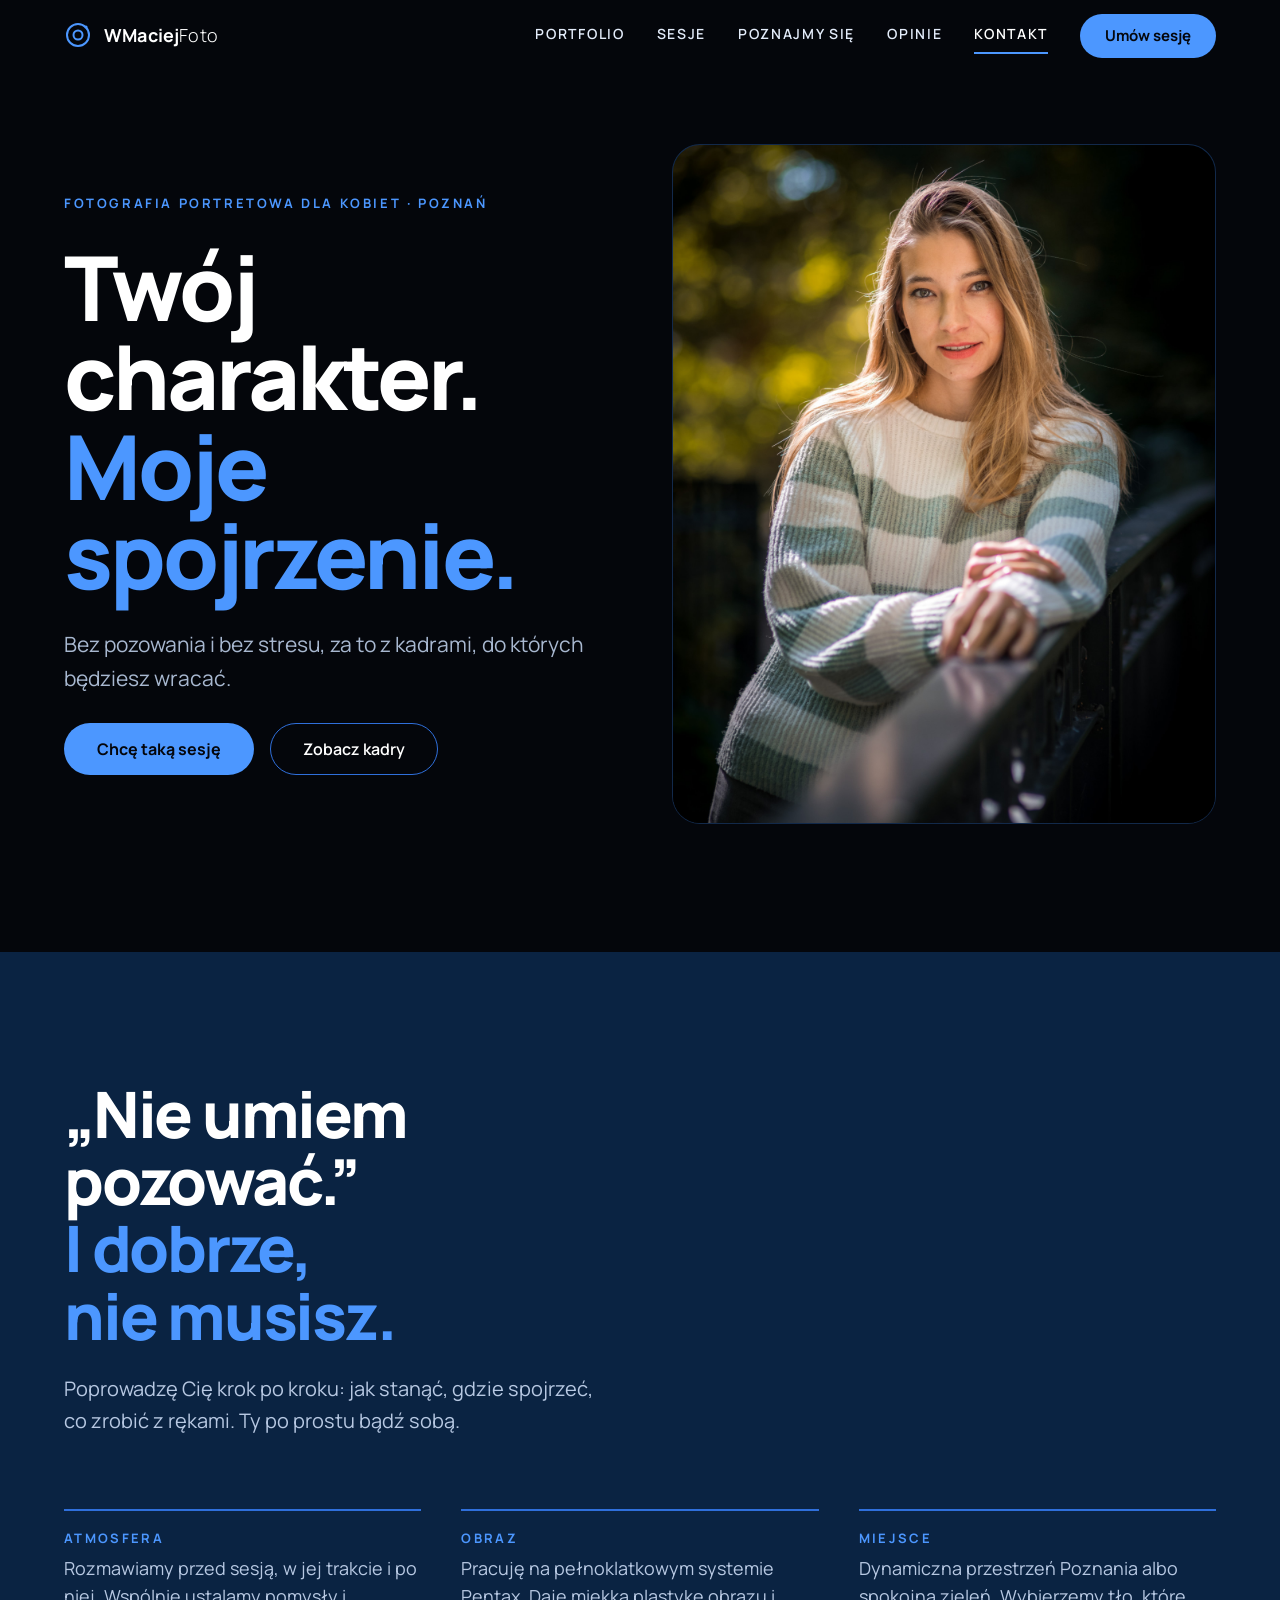
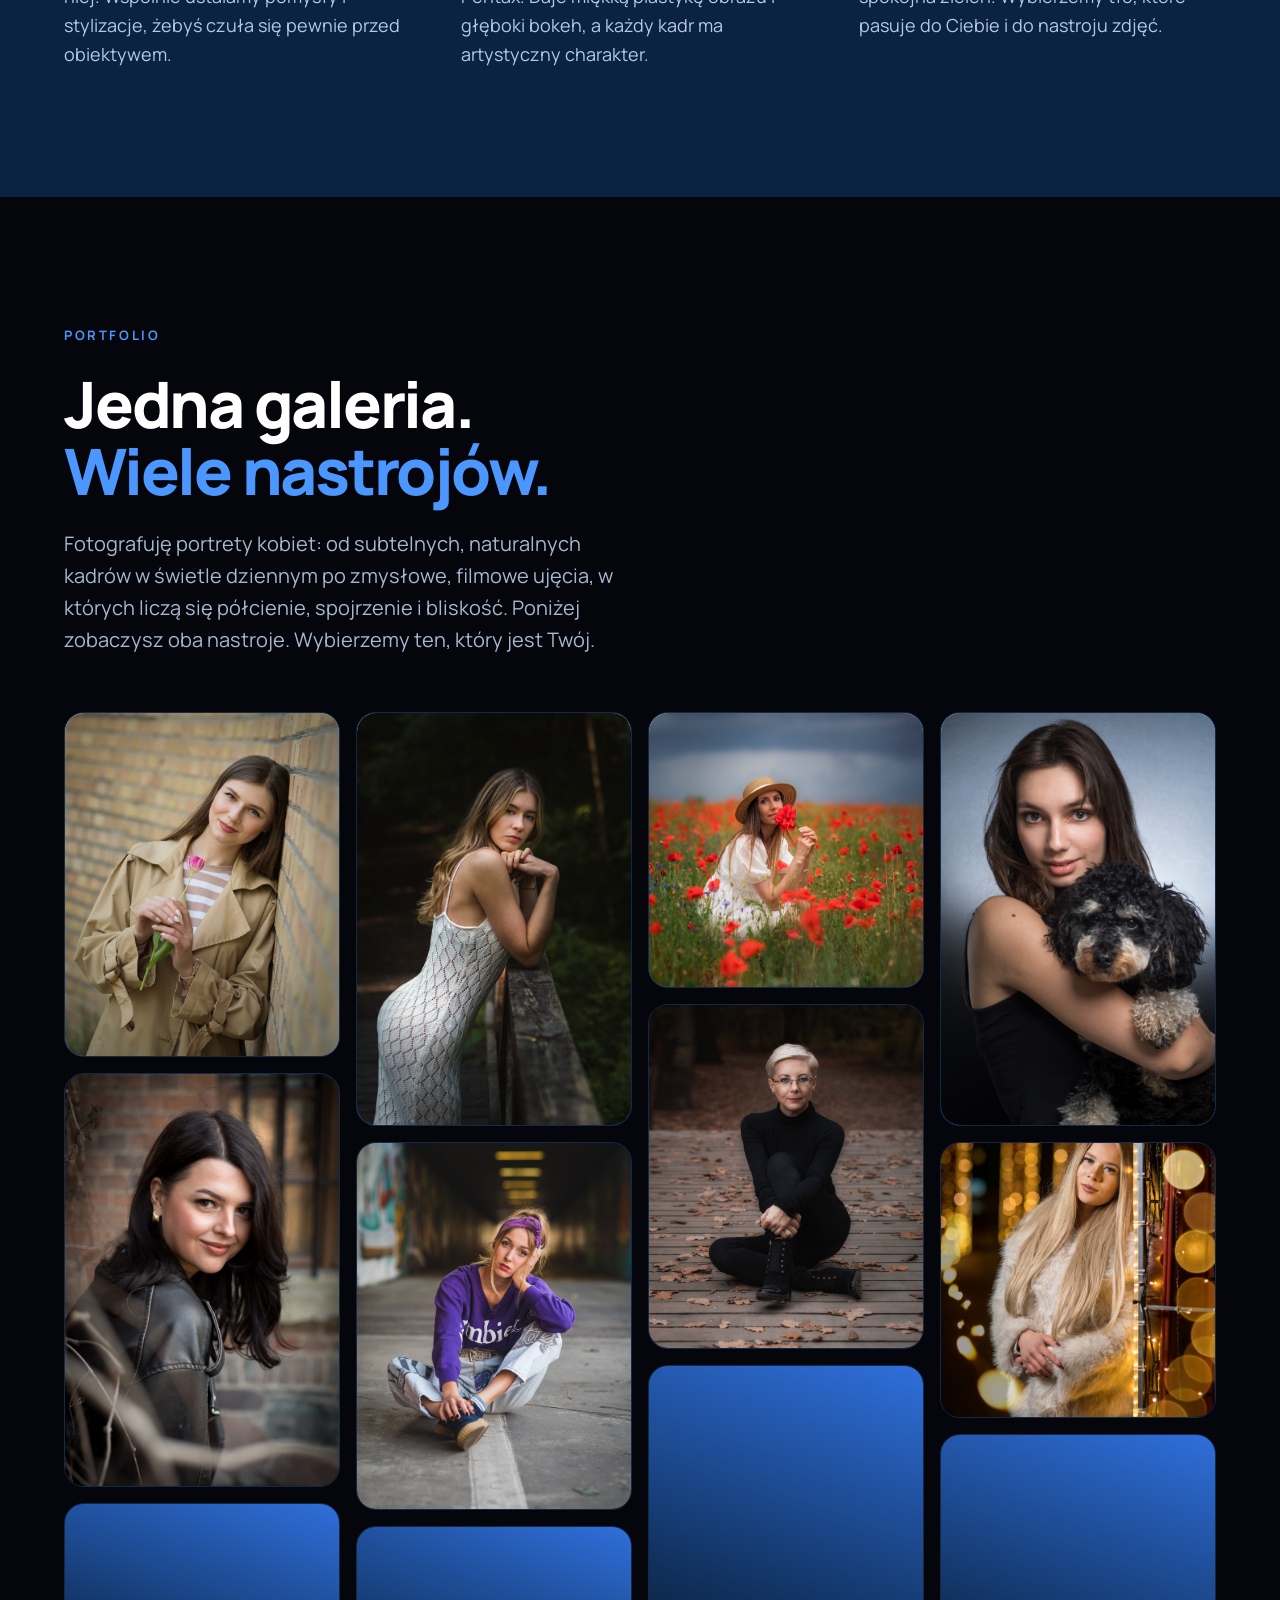
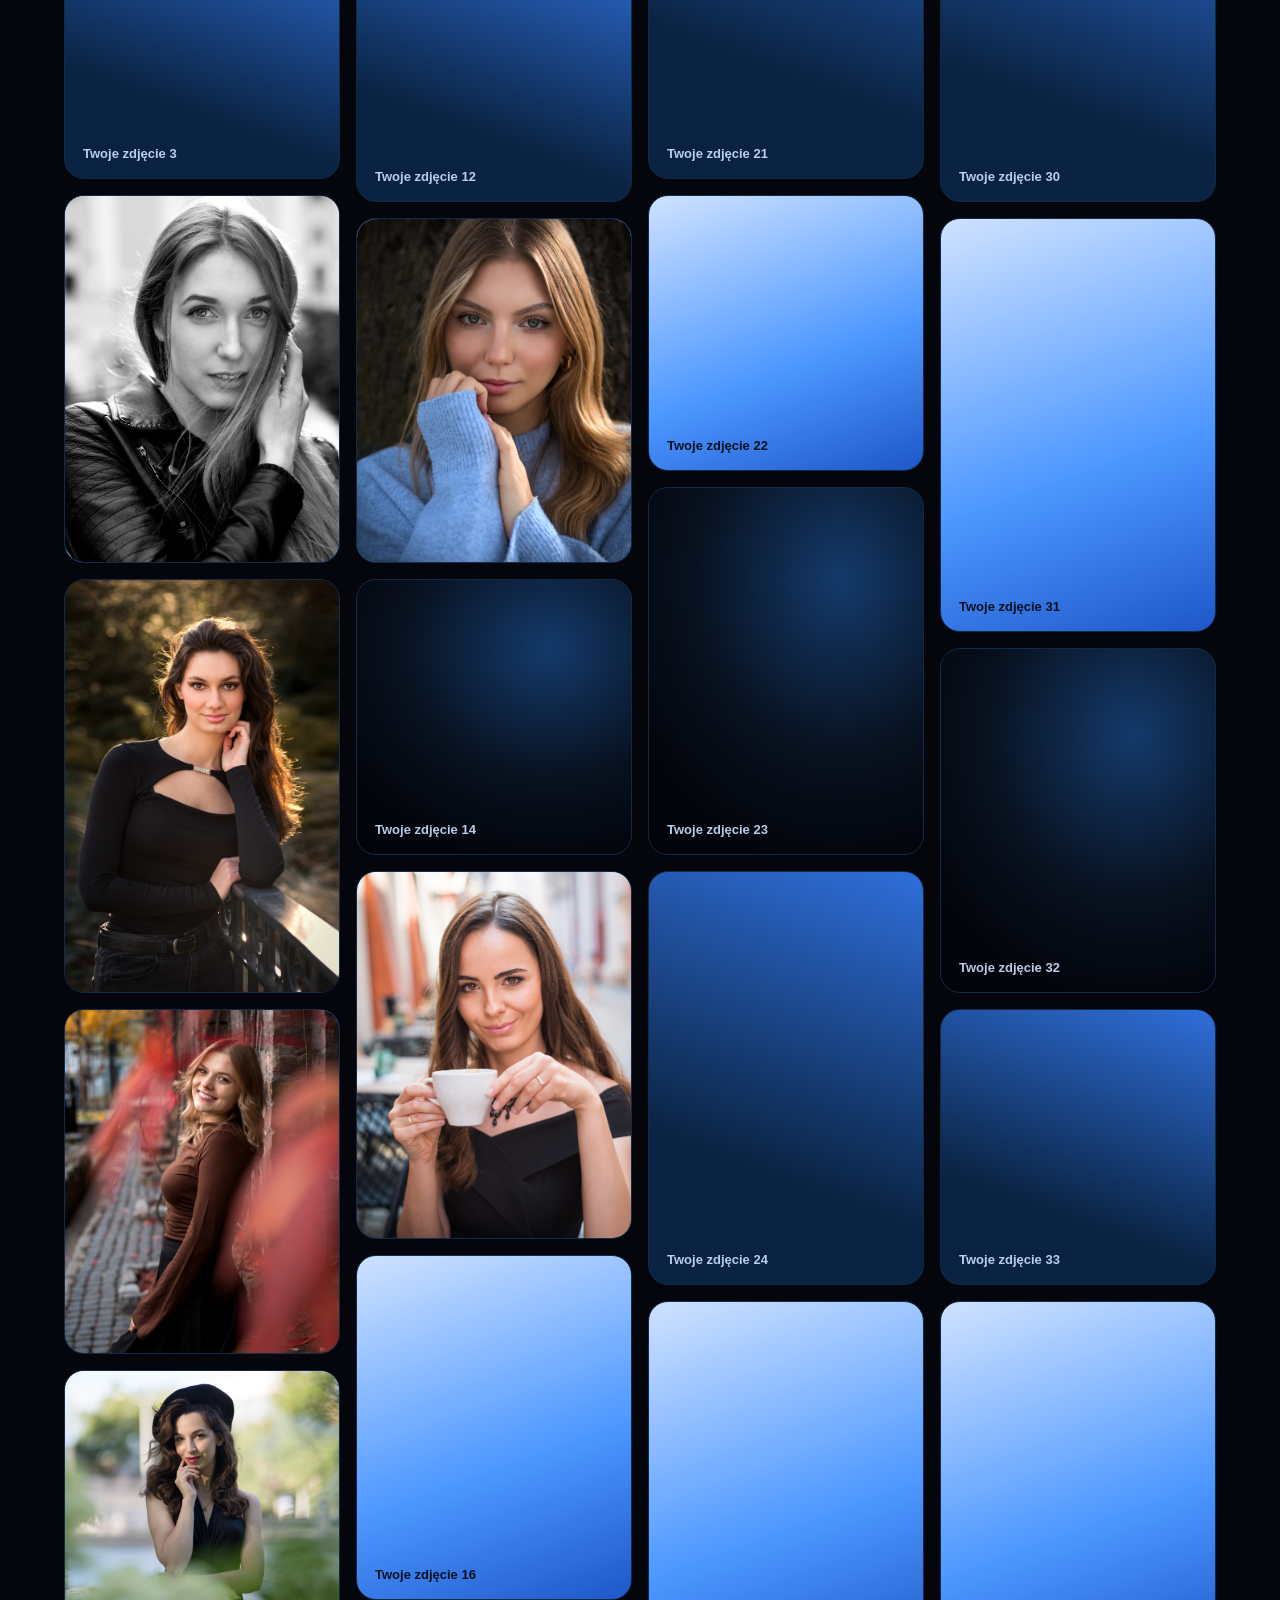
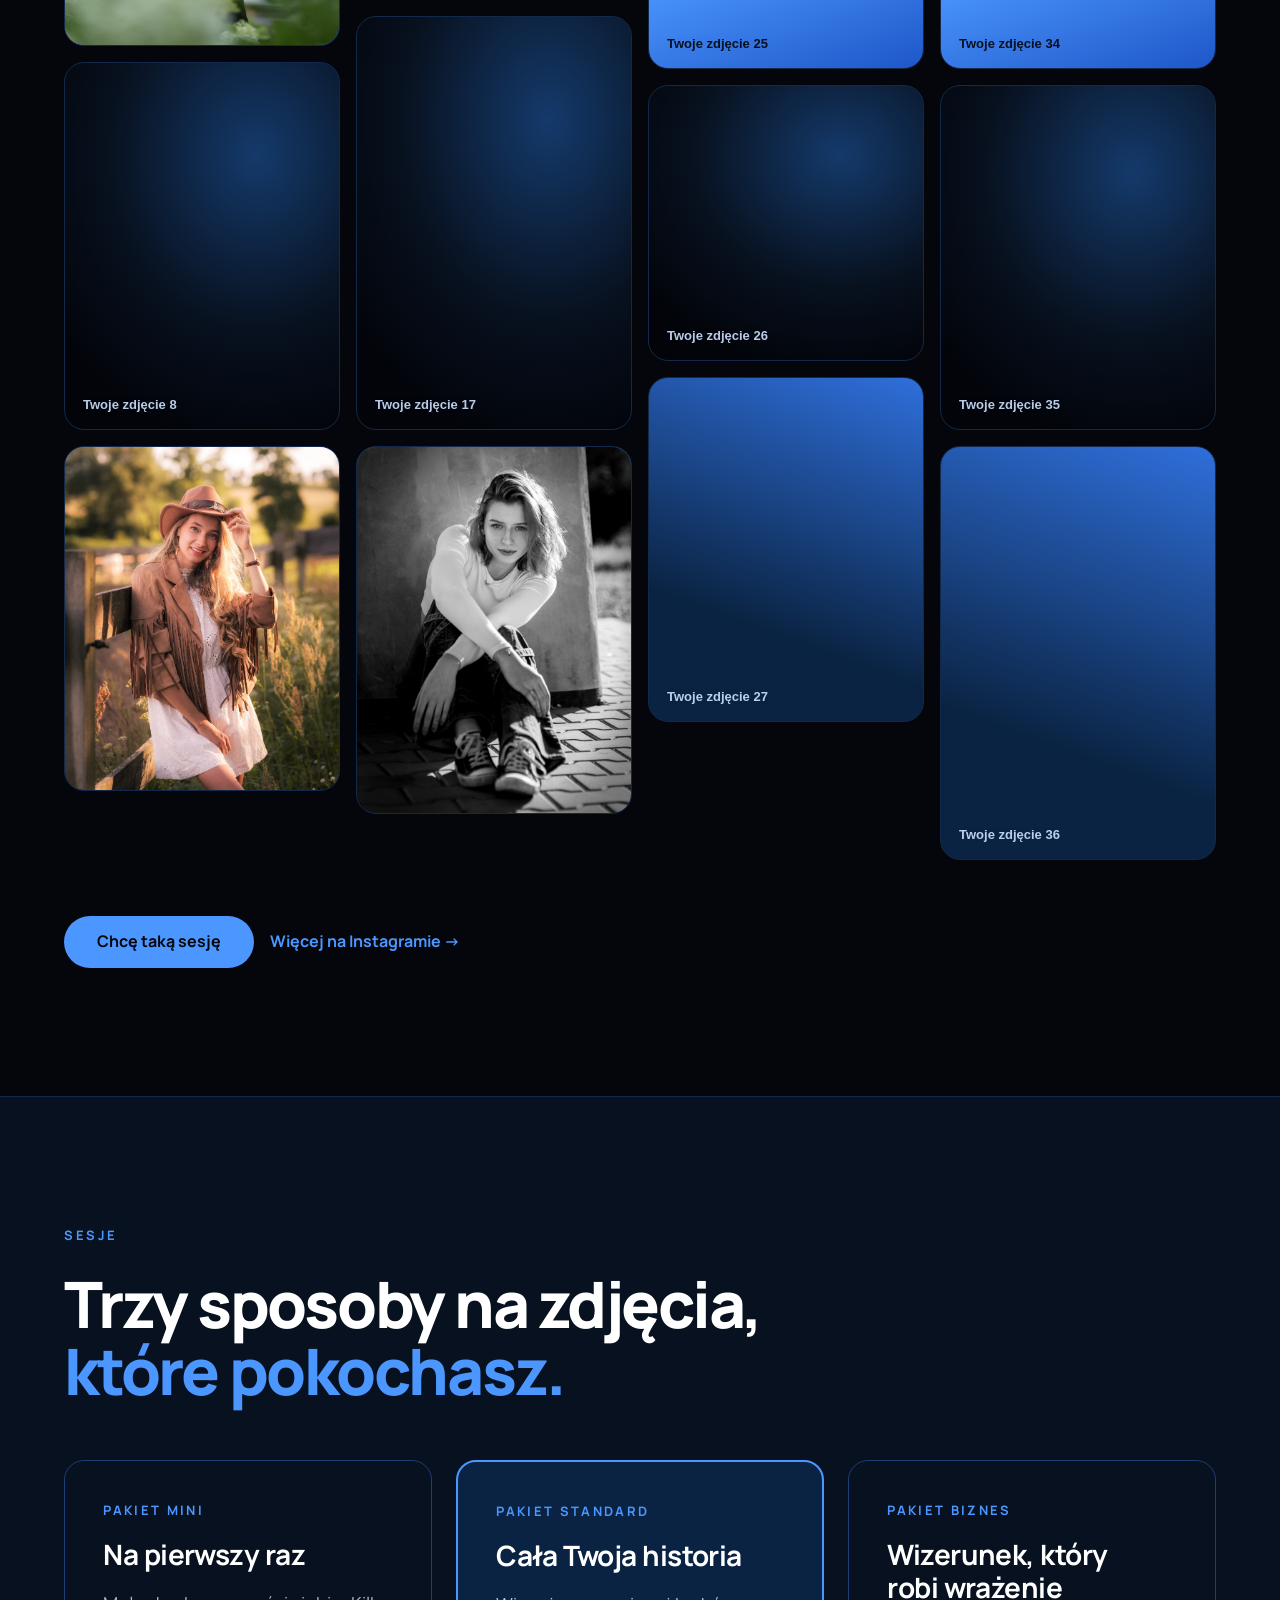
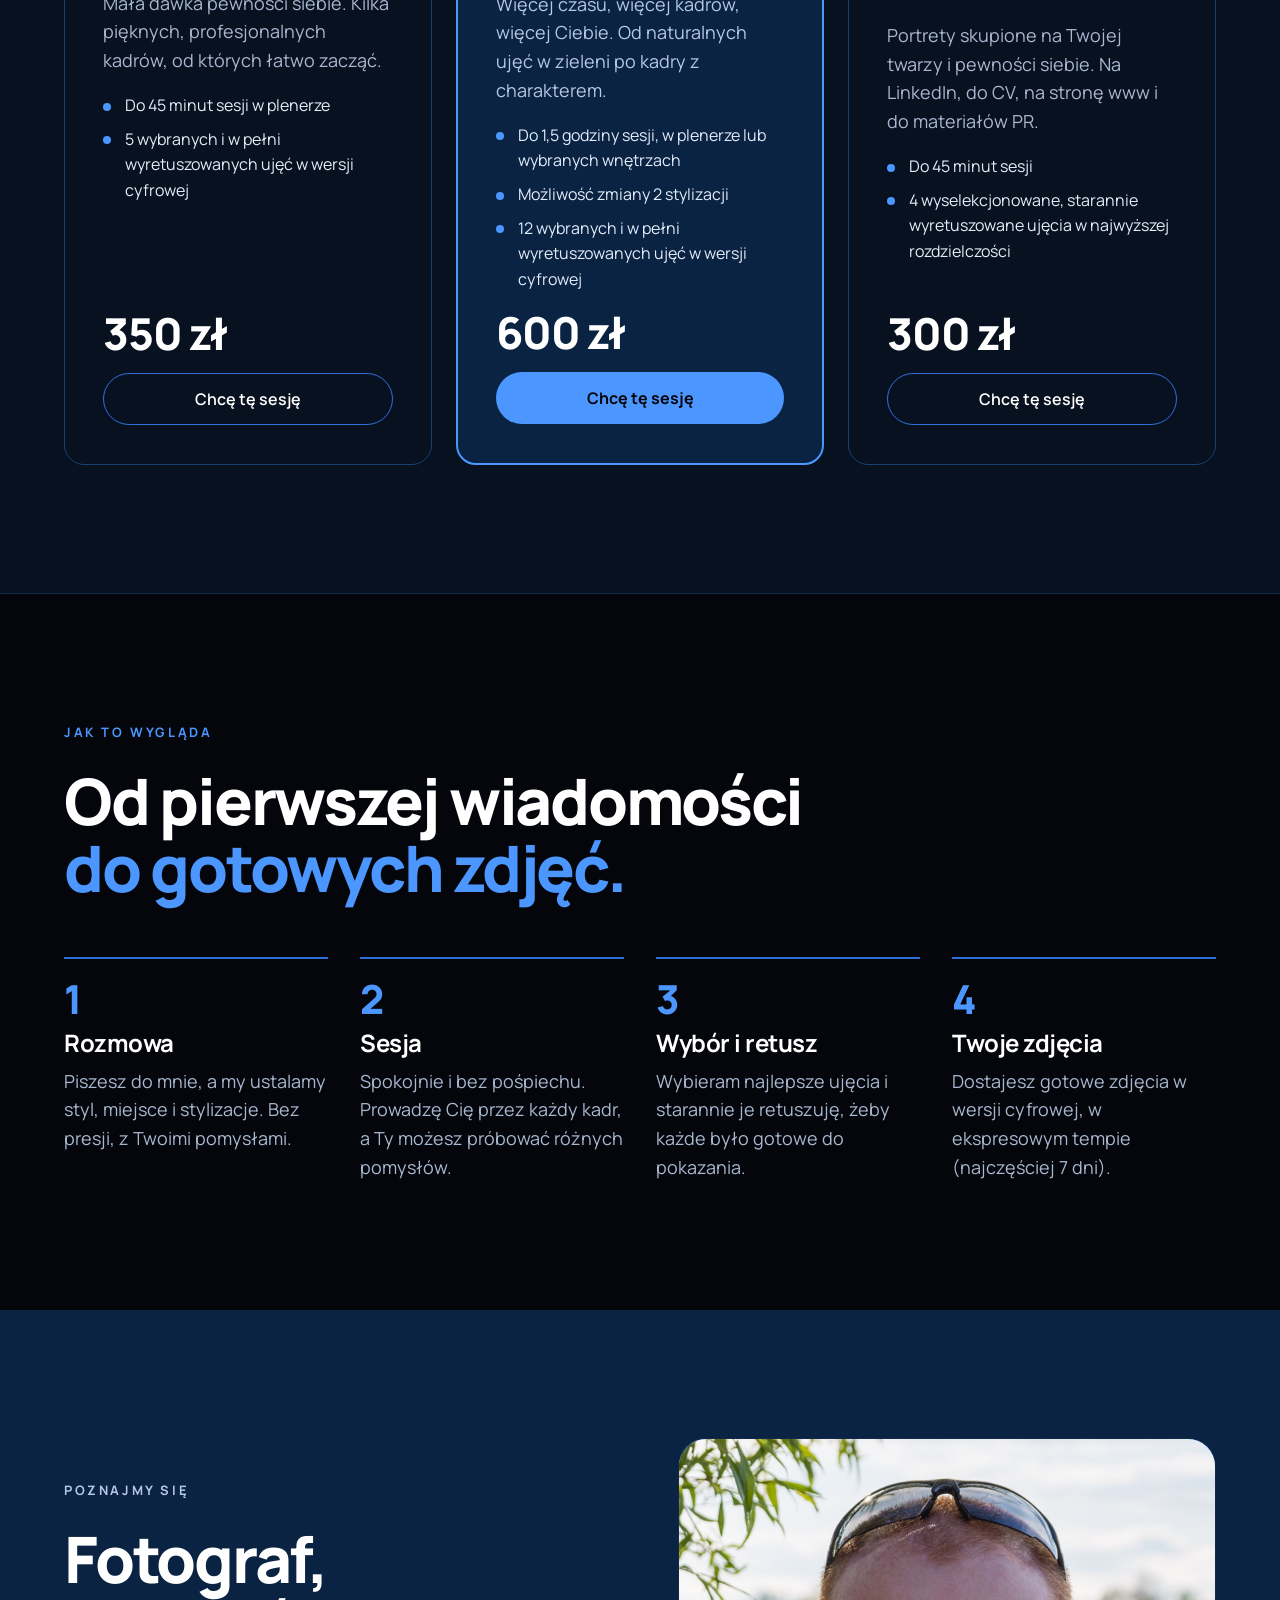
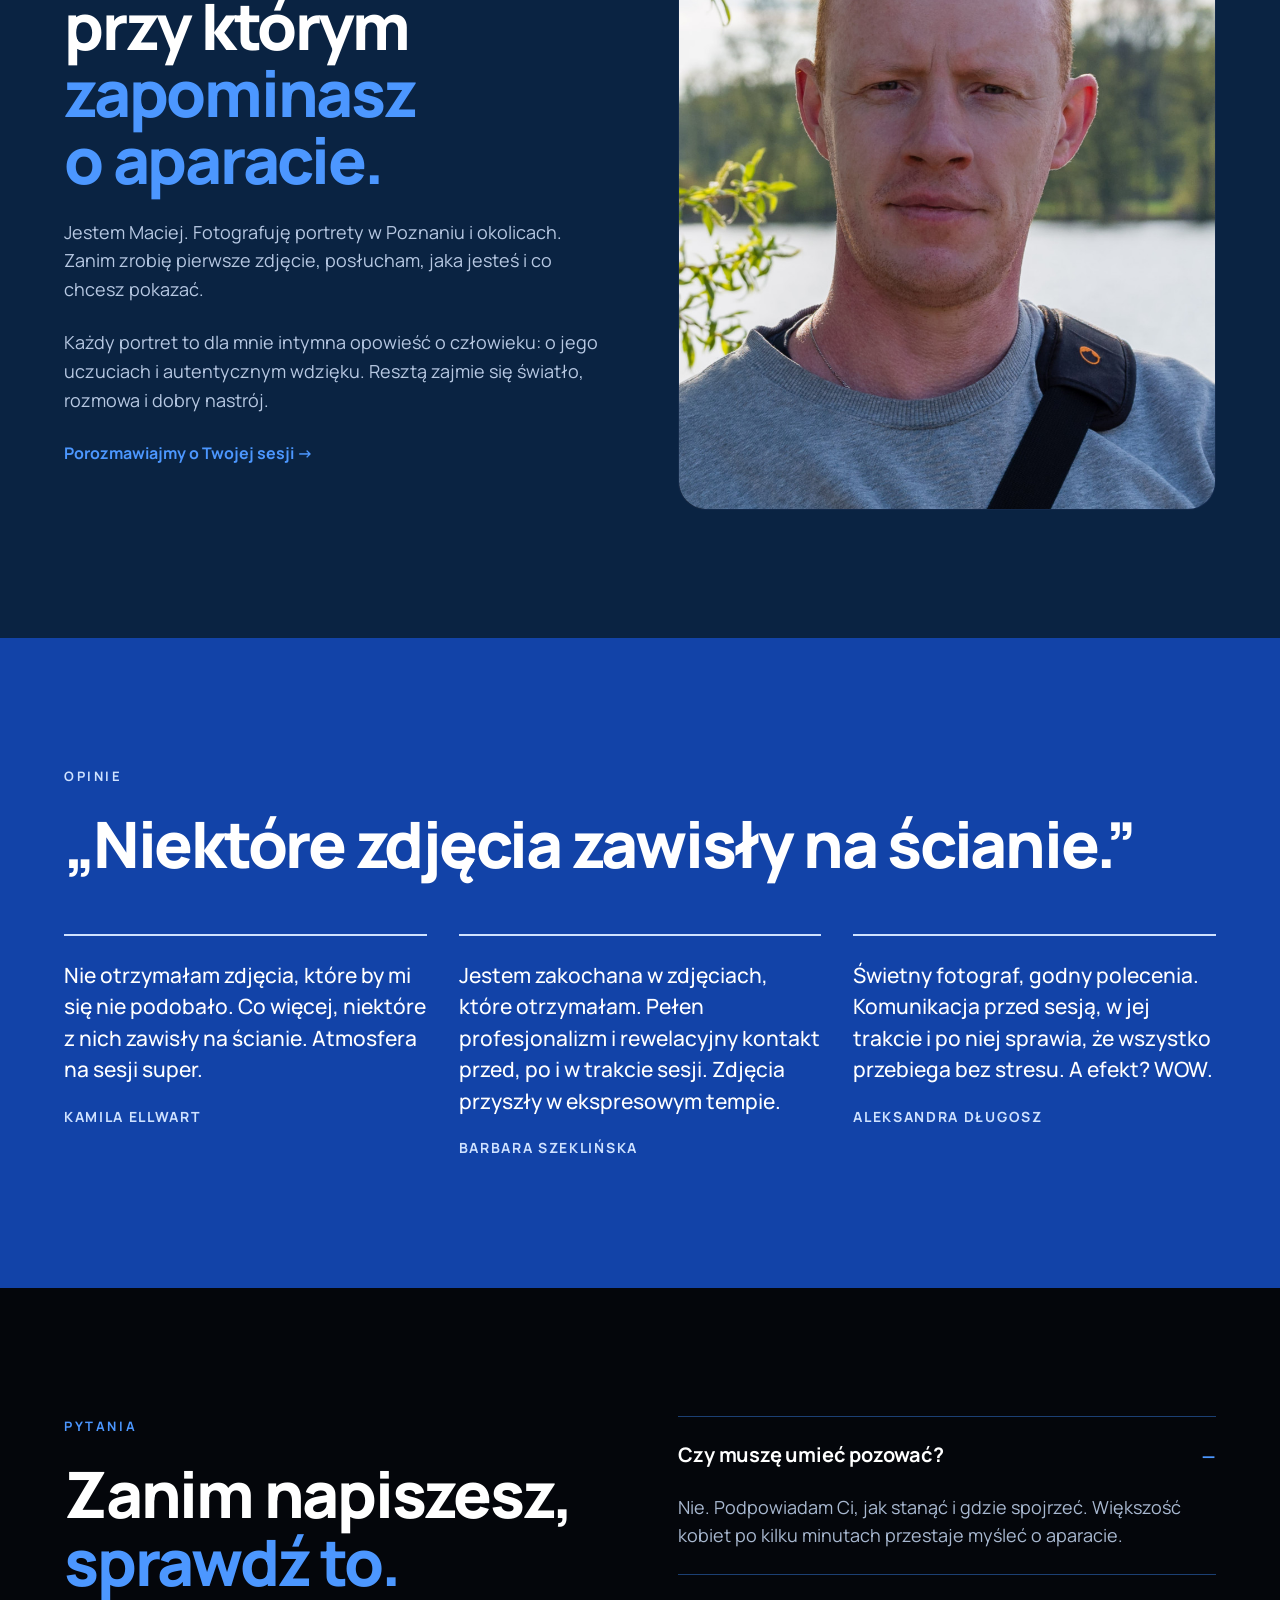
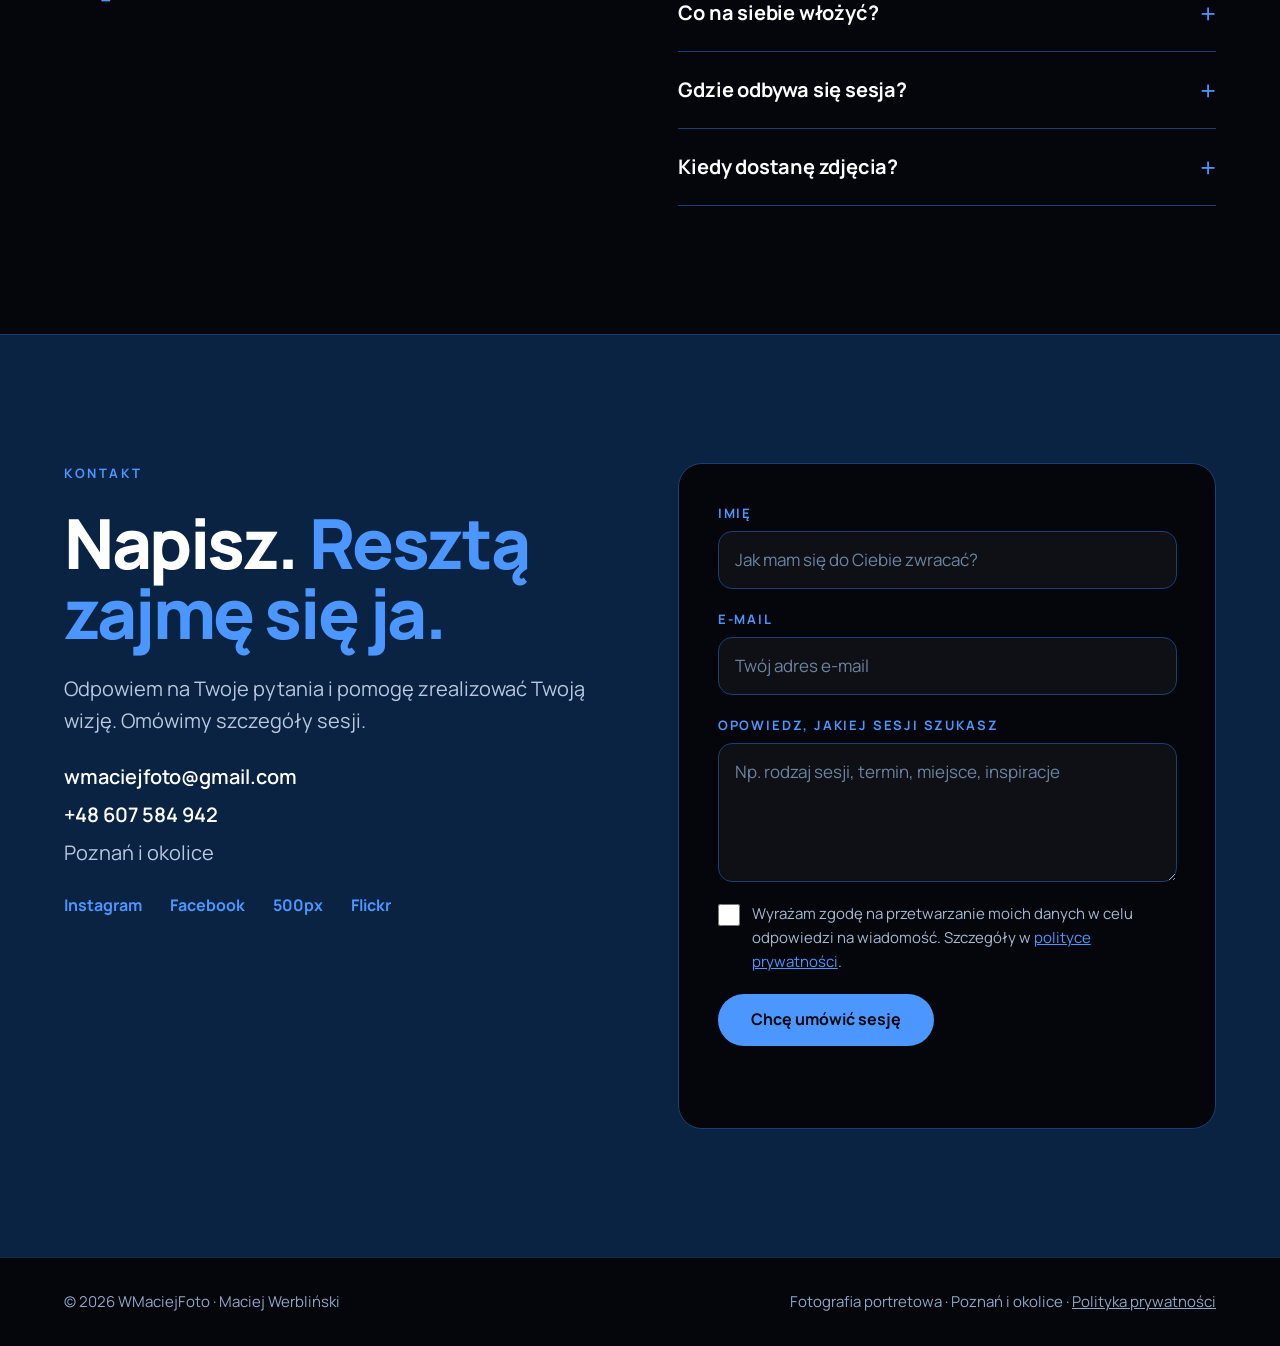
==== commit f65eccf3: "Update index.html" ====
--- a/index.html
+++ b/index.html
@@ -35,8 +35,8 @@
     "@context": "https://schema.org",
     "@type": "Photographer",
     "name": "WMaciejFoto – Maciej Werbliński",
-    "url": "https://TWOJA-DOMENA.pl/",
-    "image": "https://TWOJA-DOMENA.pl/images/hero.jpg",
+    "url": "https://wmaciejfoto.pl/",
+    "image": "https://wmaciejfoto.pl/images/hero.jpg",
     "email": "wmaciejfoto@gmail.com",
     "telephone": "+48607584942",
     "address": { "@type": "PostalAddress", "addressLocality": "Poznań", "addressCountry": "PL" },
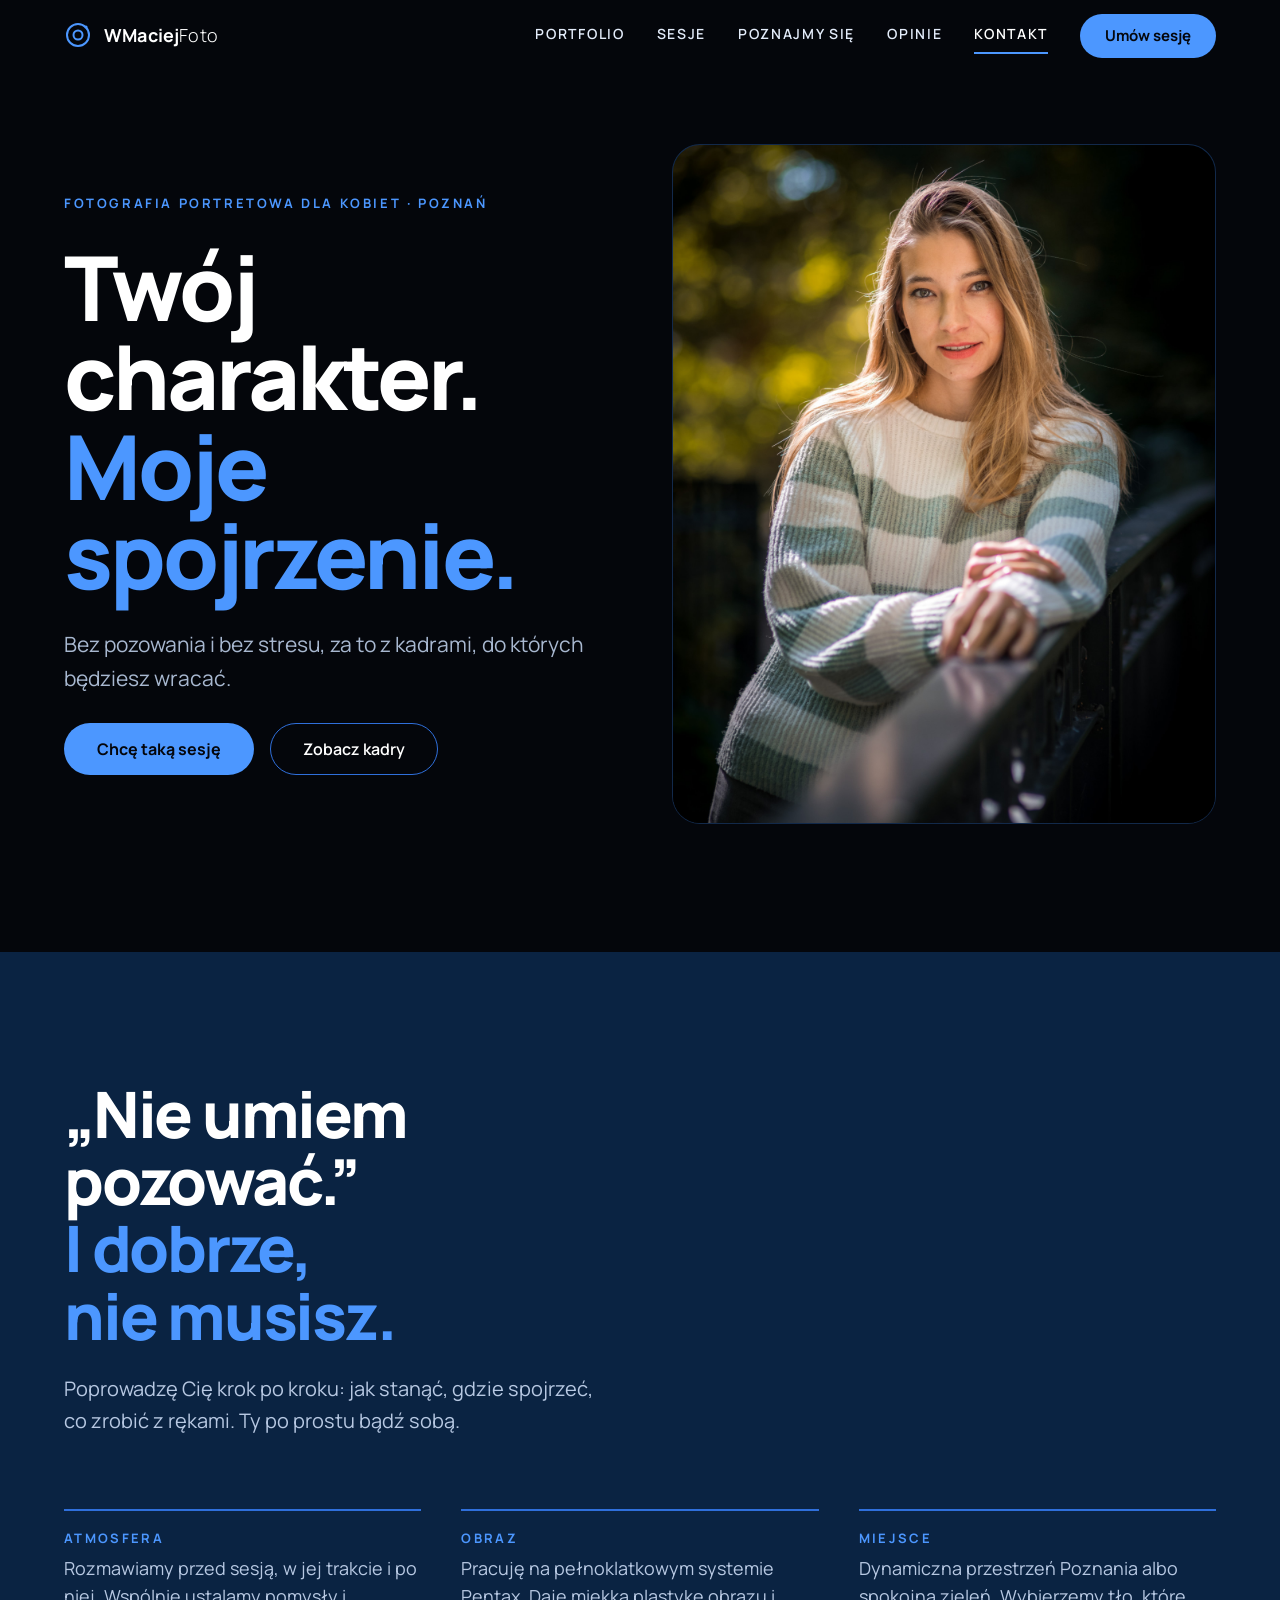
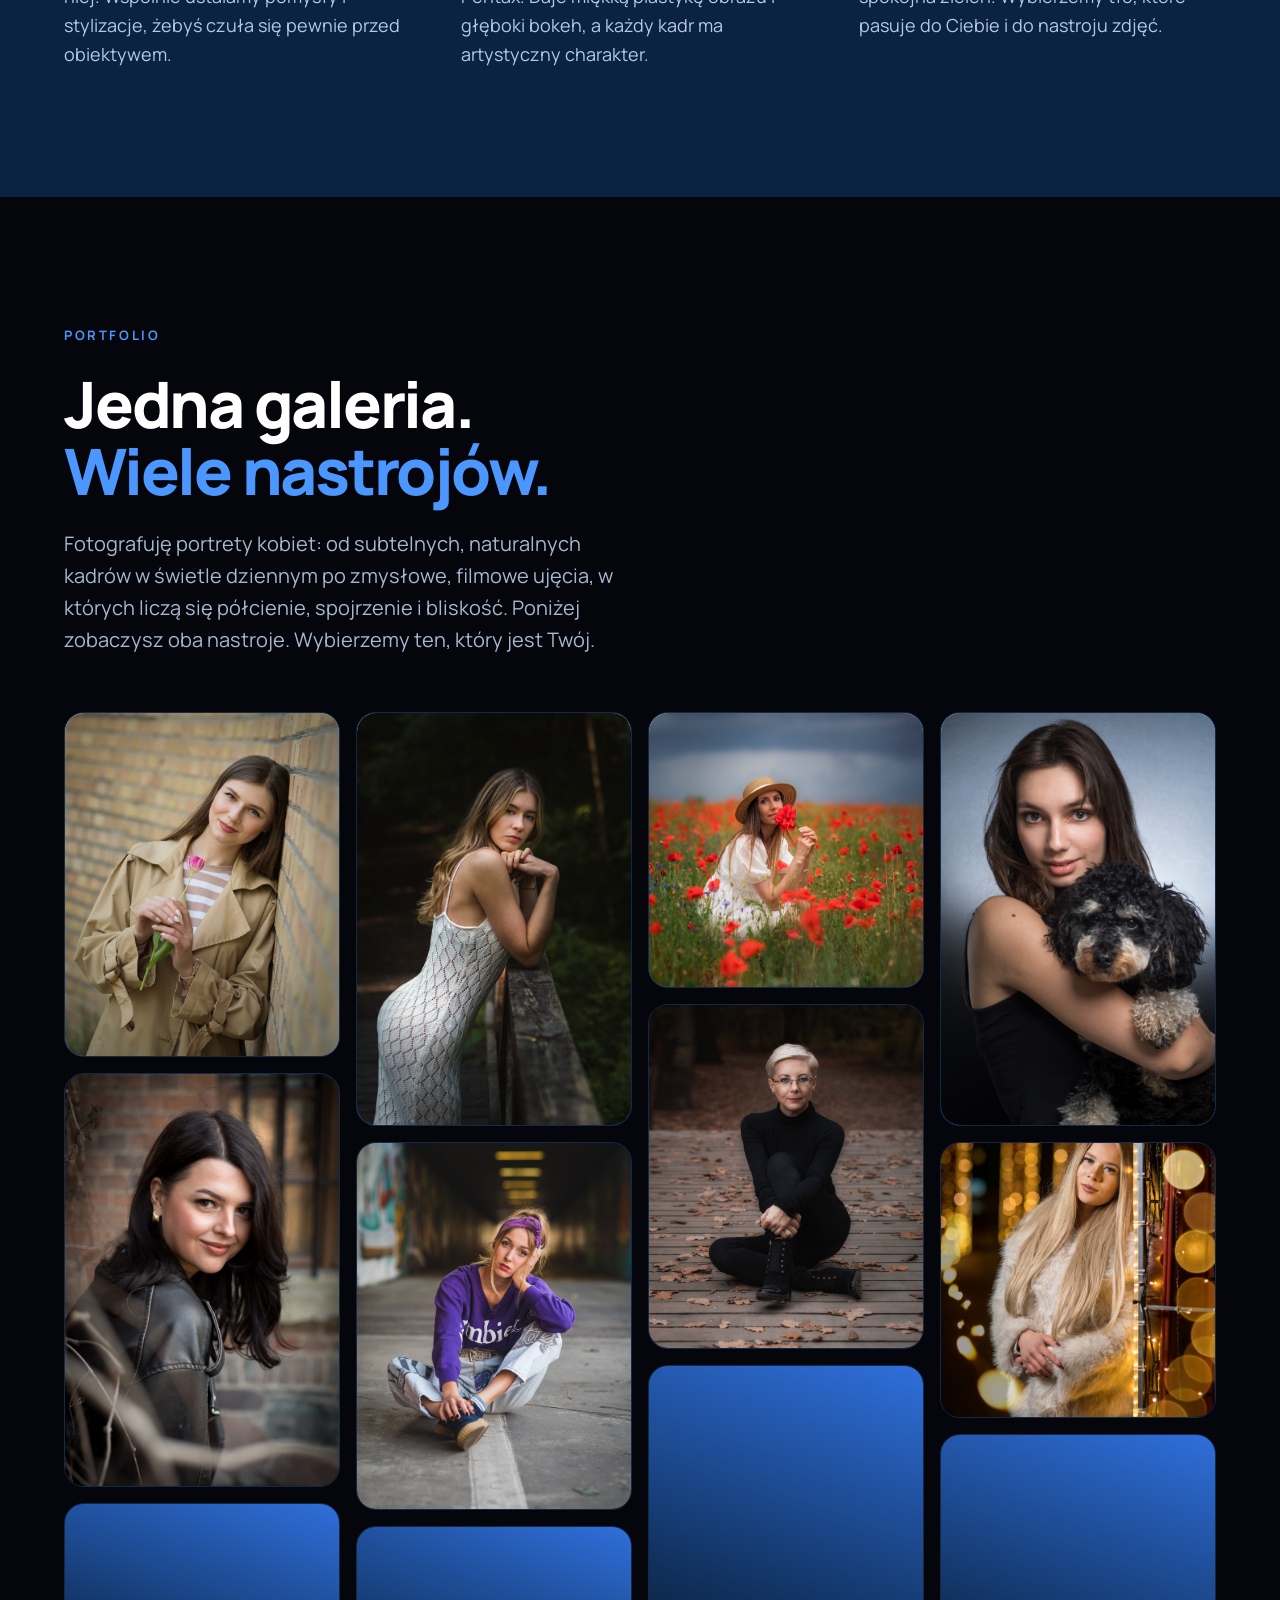
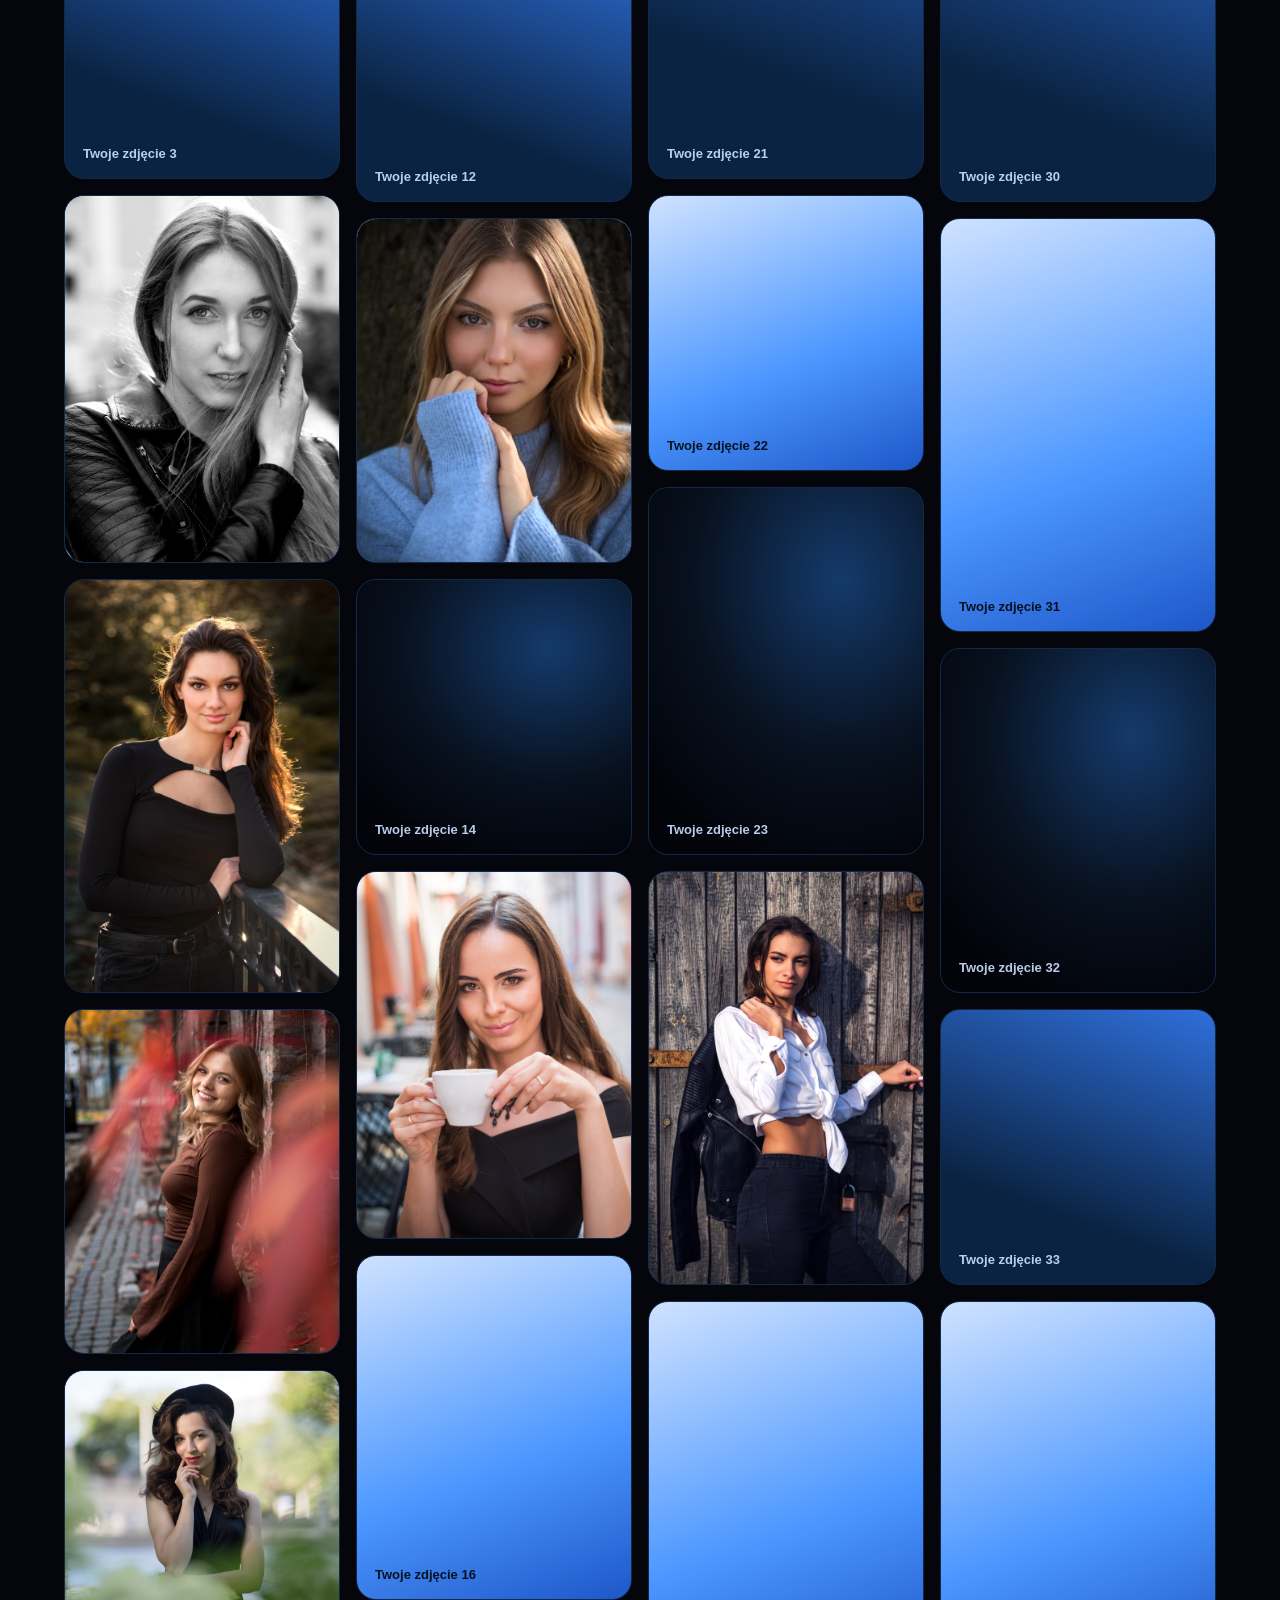
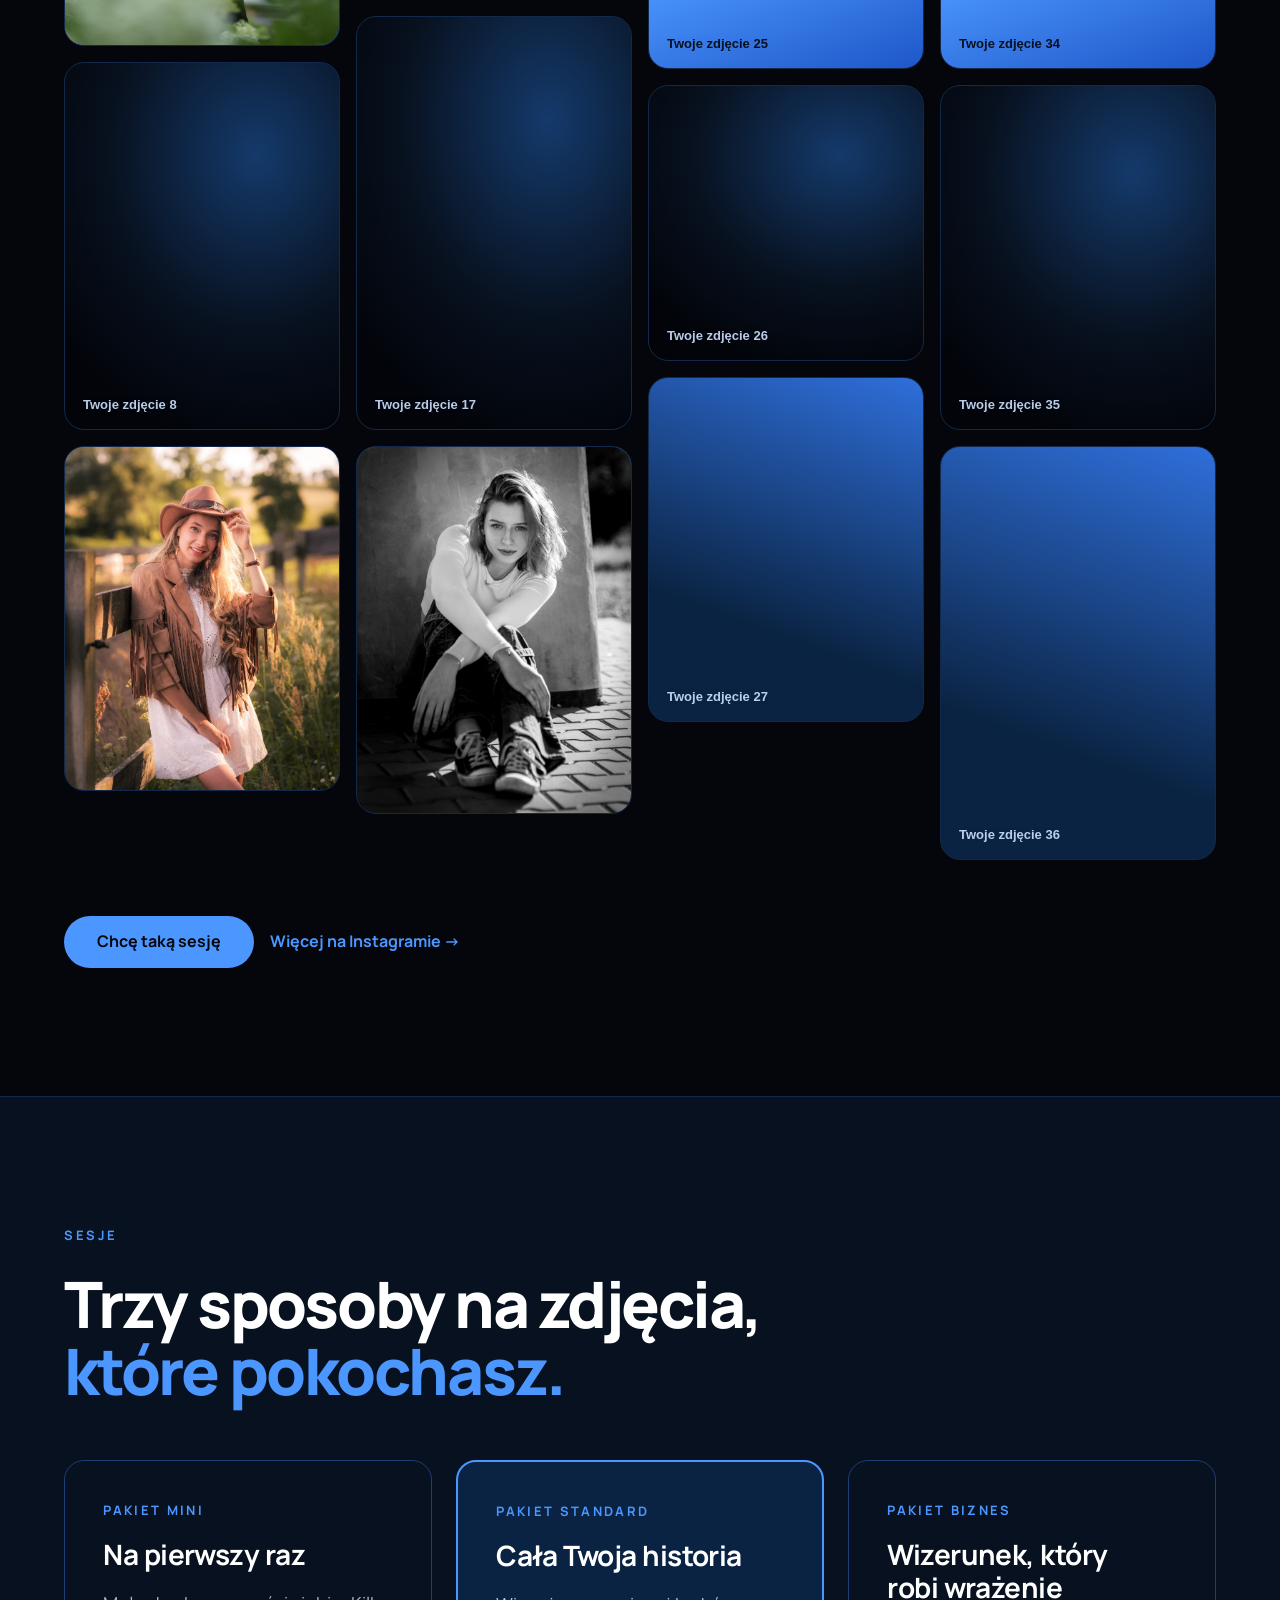
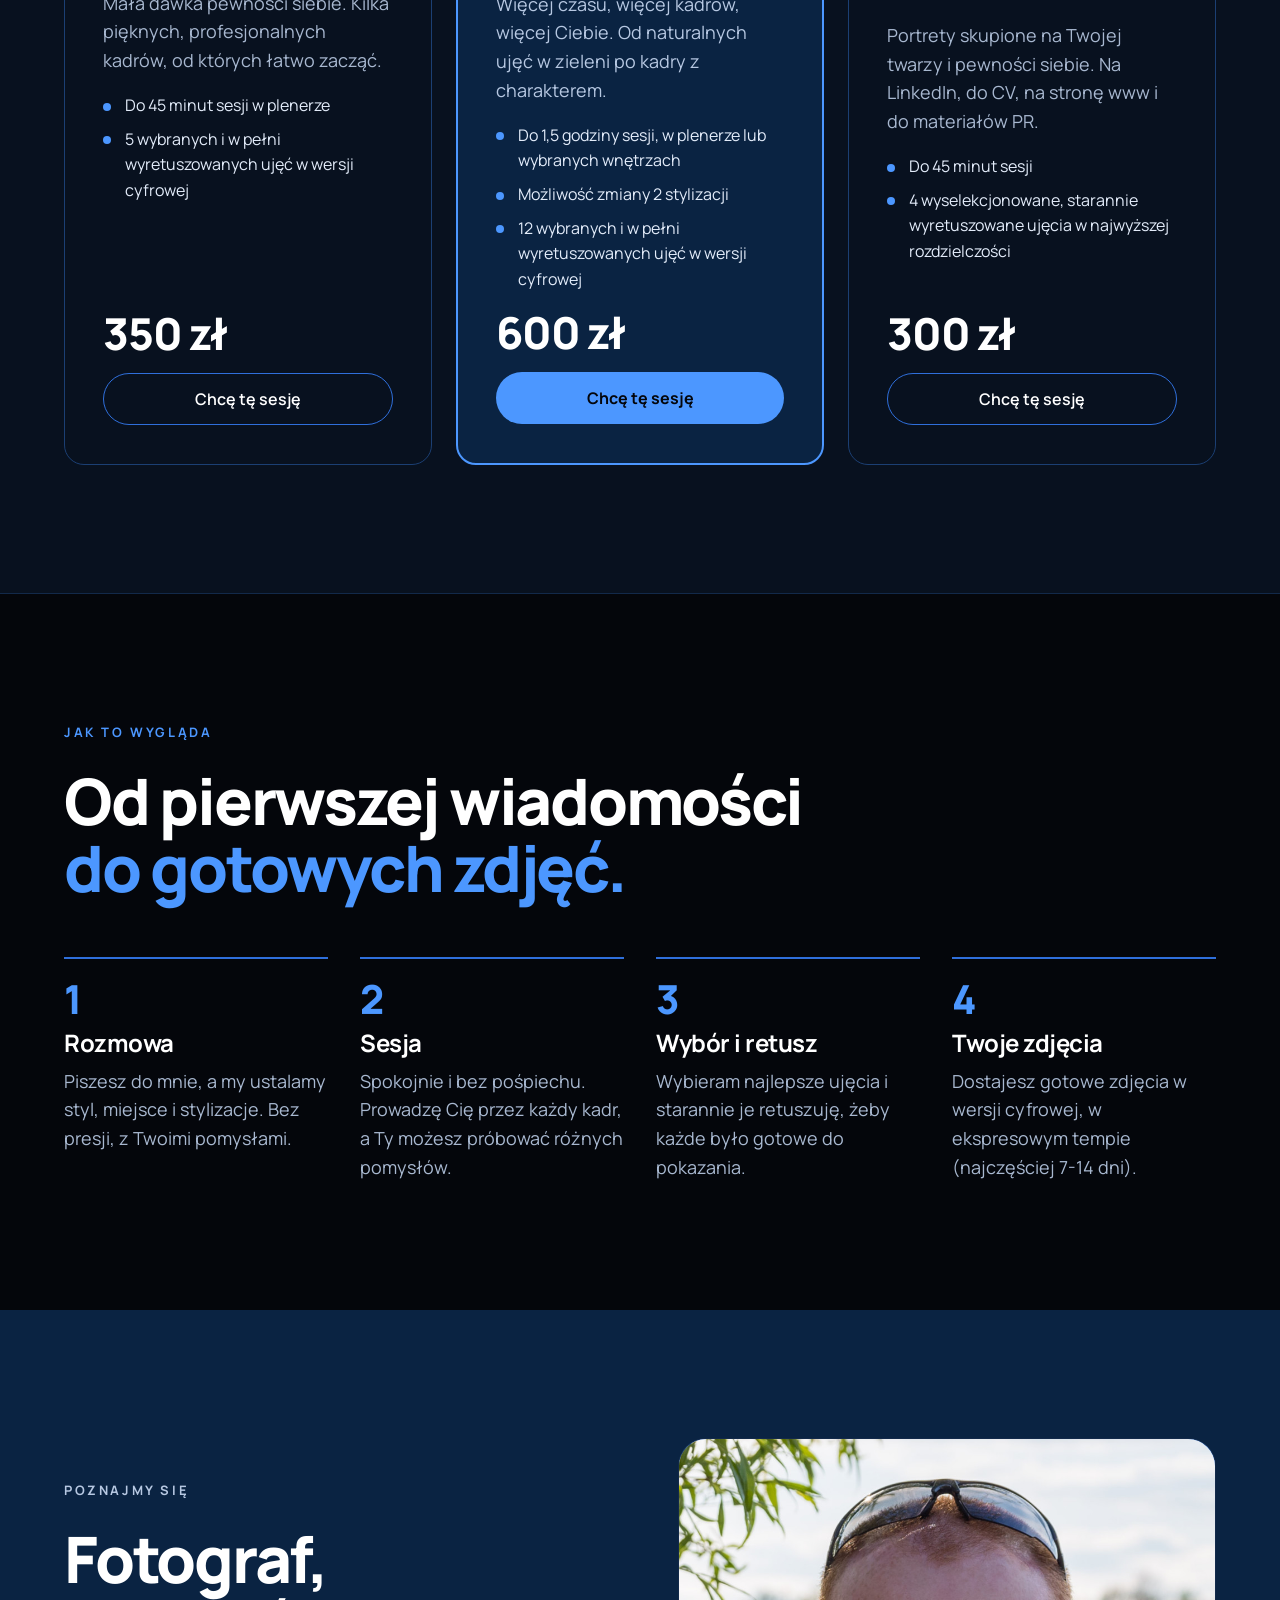
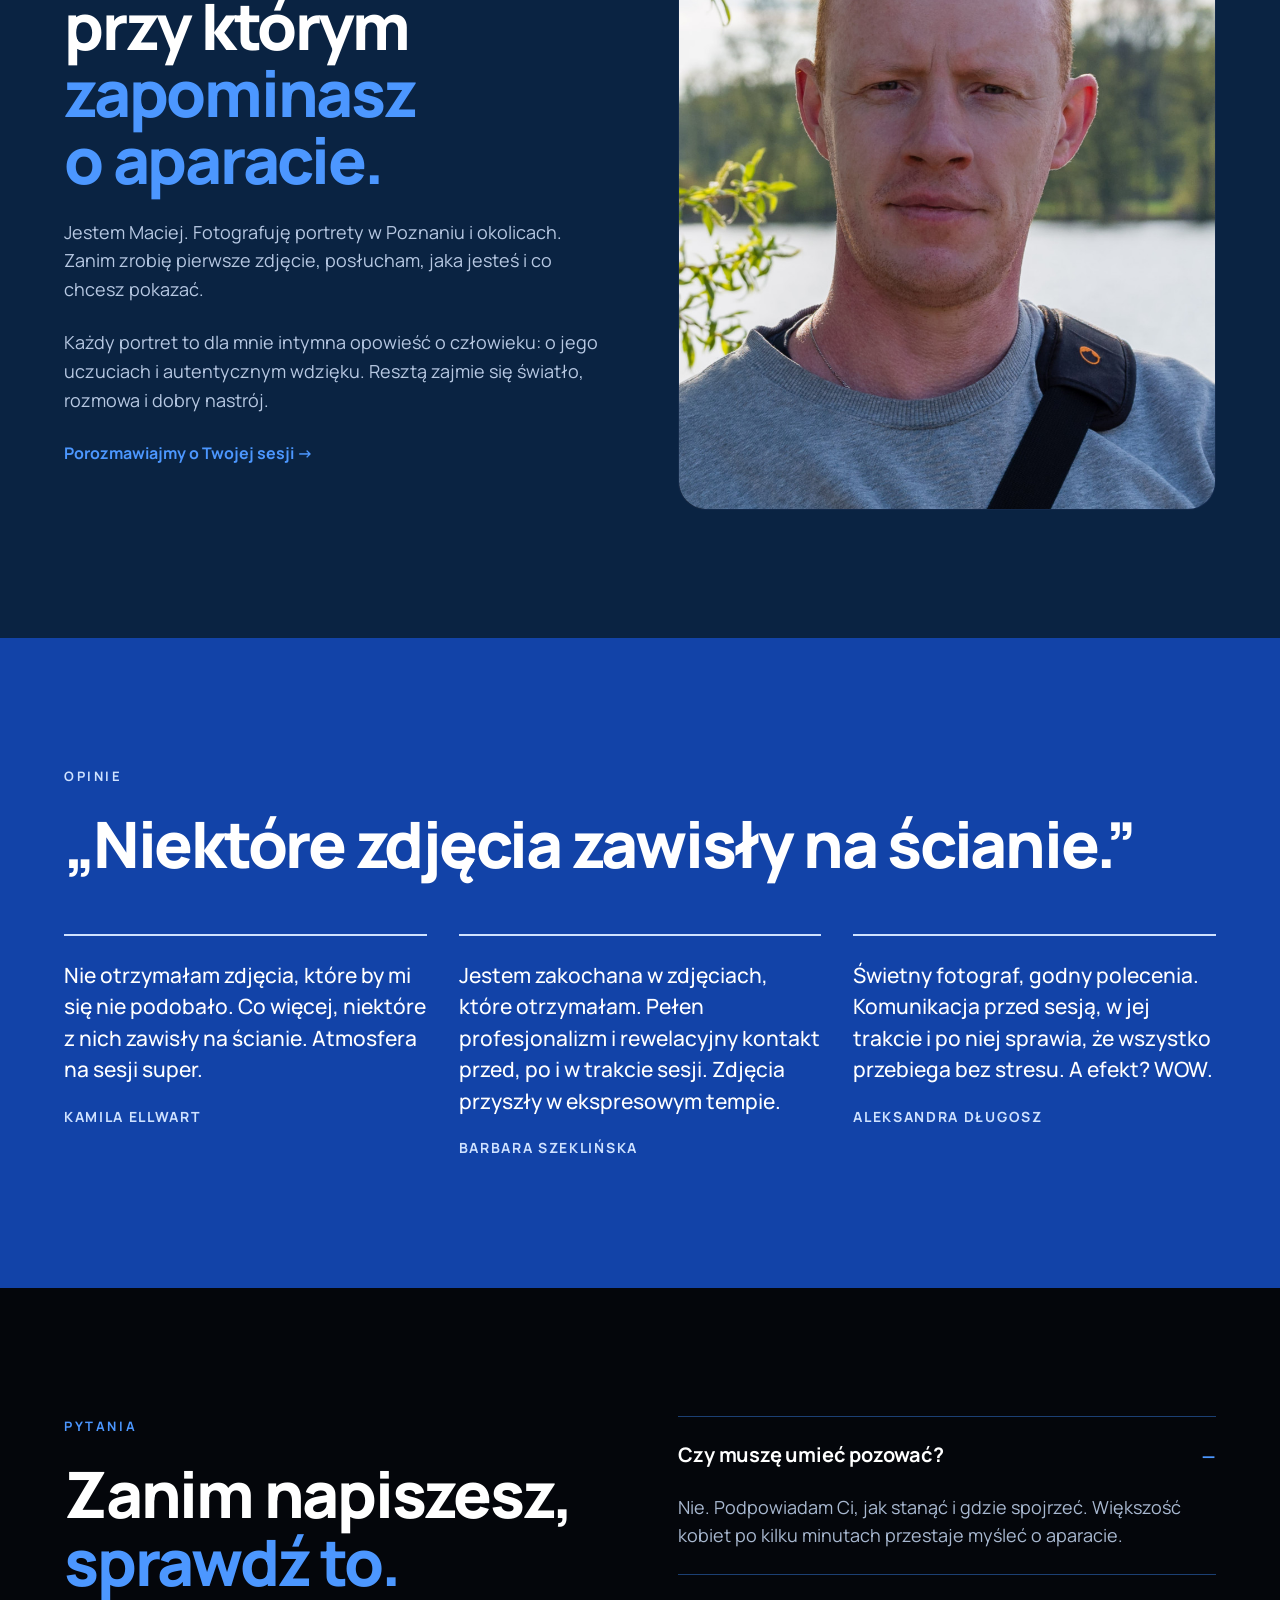
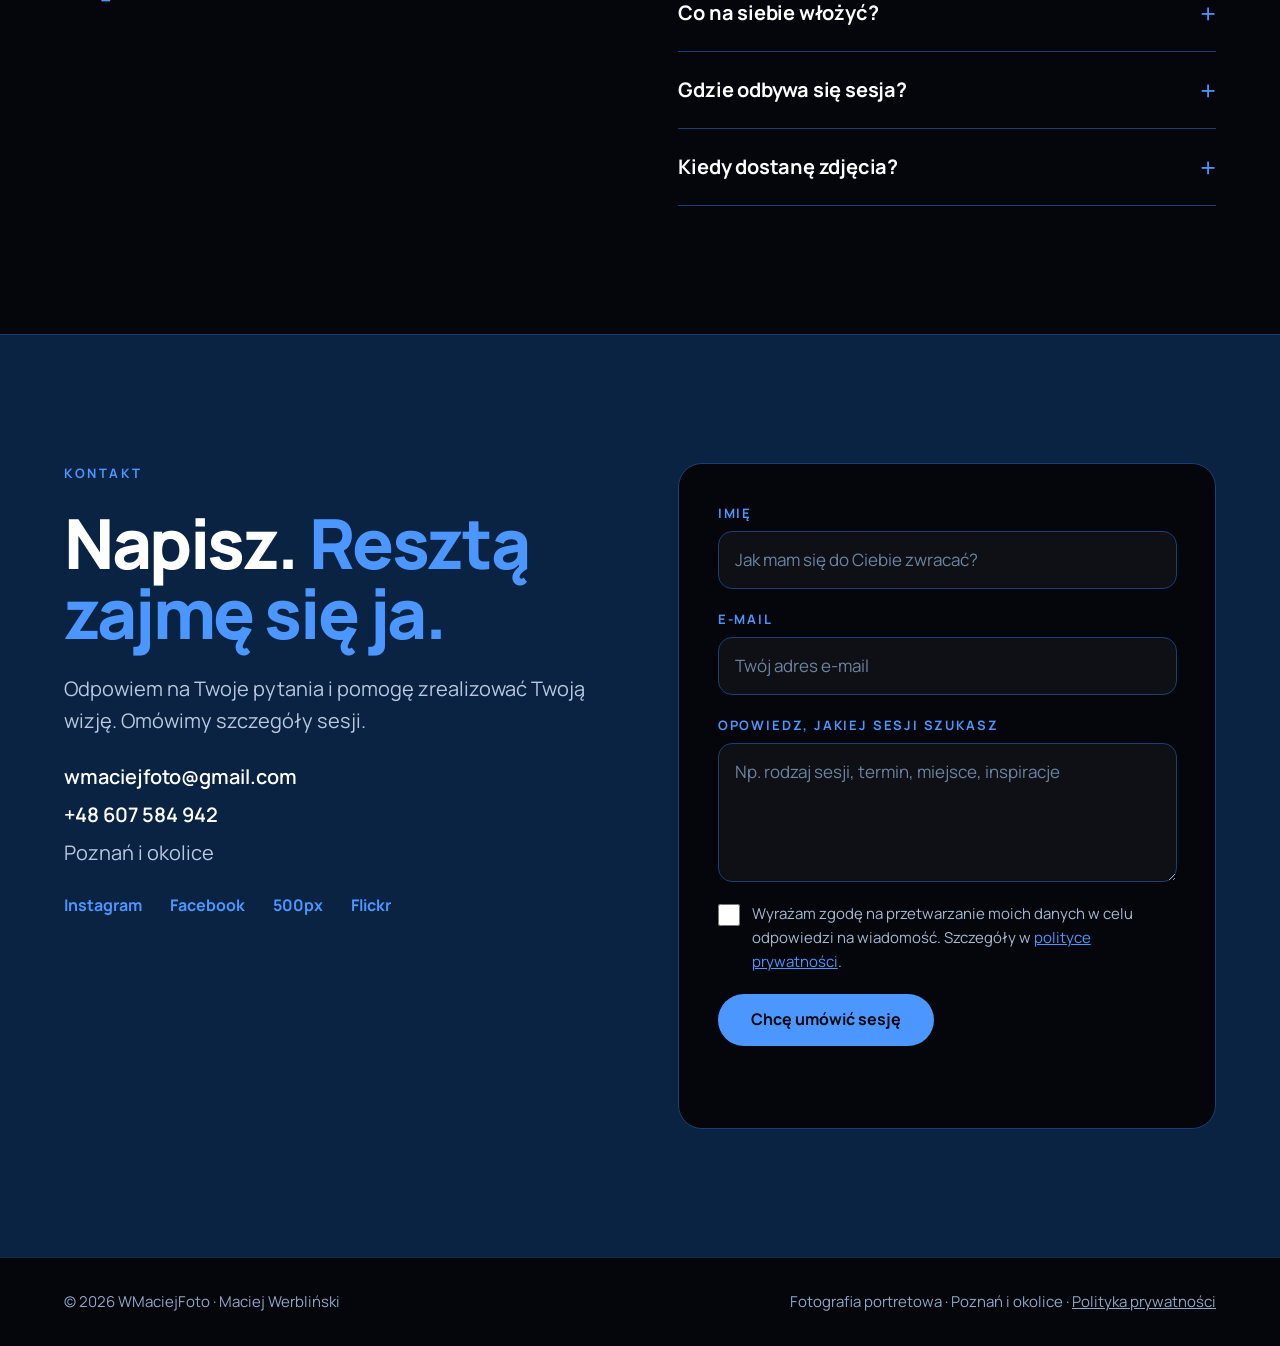
==== commit cb6b3c90: "Update index.html" ====
--- a/index.html
+++ b/index.html
@@ -278,7 +278,7 @@
             <span class="num" aria-hidden="true">4</span>
             <h3>Twoje zdjęcia</h3>
             <!-- EDYTUJ: wpisz, w ile dni wysyłasz zdjęcia, i usuń nawias [UZUPEŁNIJ …] -->
-            <p>Dostajesz gotowe zdjęcia w wersji cyfrowej, w ekspresowym tempie (najczęściej 7 dni).</p>
+            <p>Dostajesz gotowe zdjęcia w wersji cyfrowej, w ekspresowym tempie (najczęściej 7-14 dni).</p>
           </li>
         </ol>
       </div>
